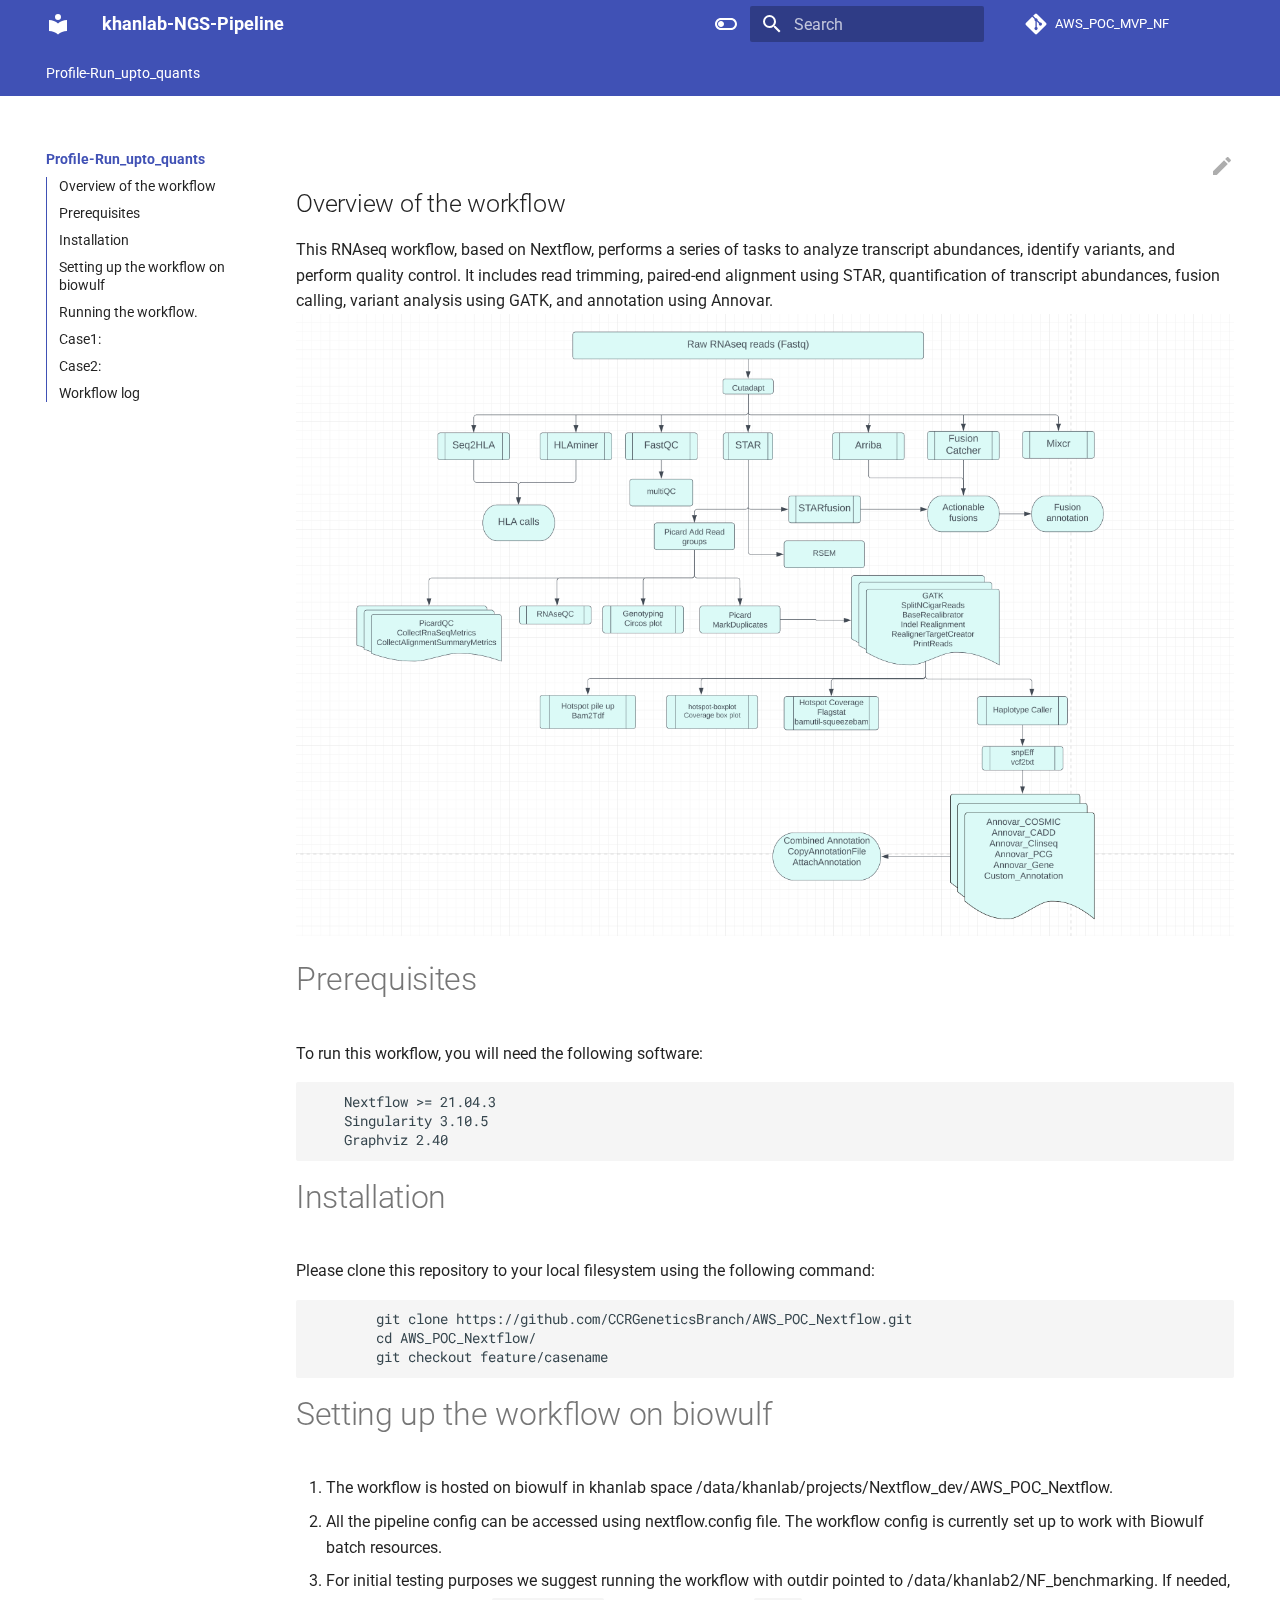
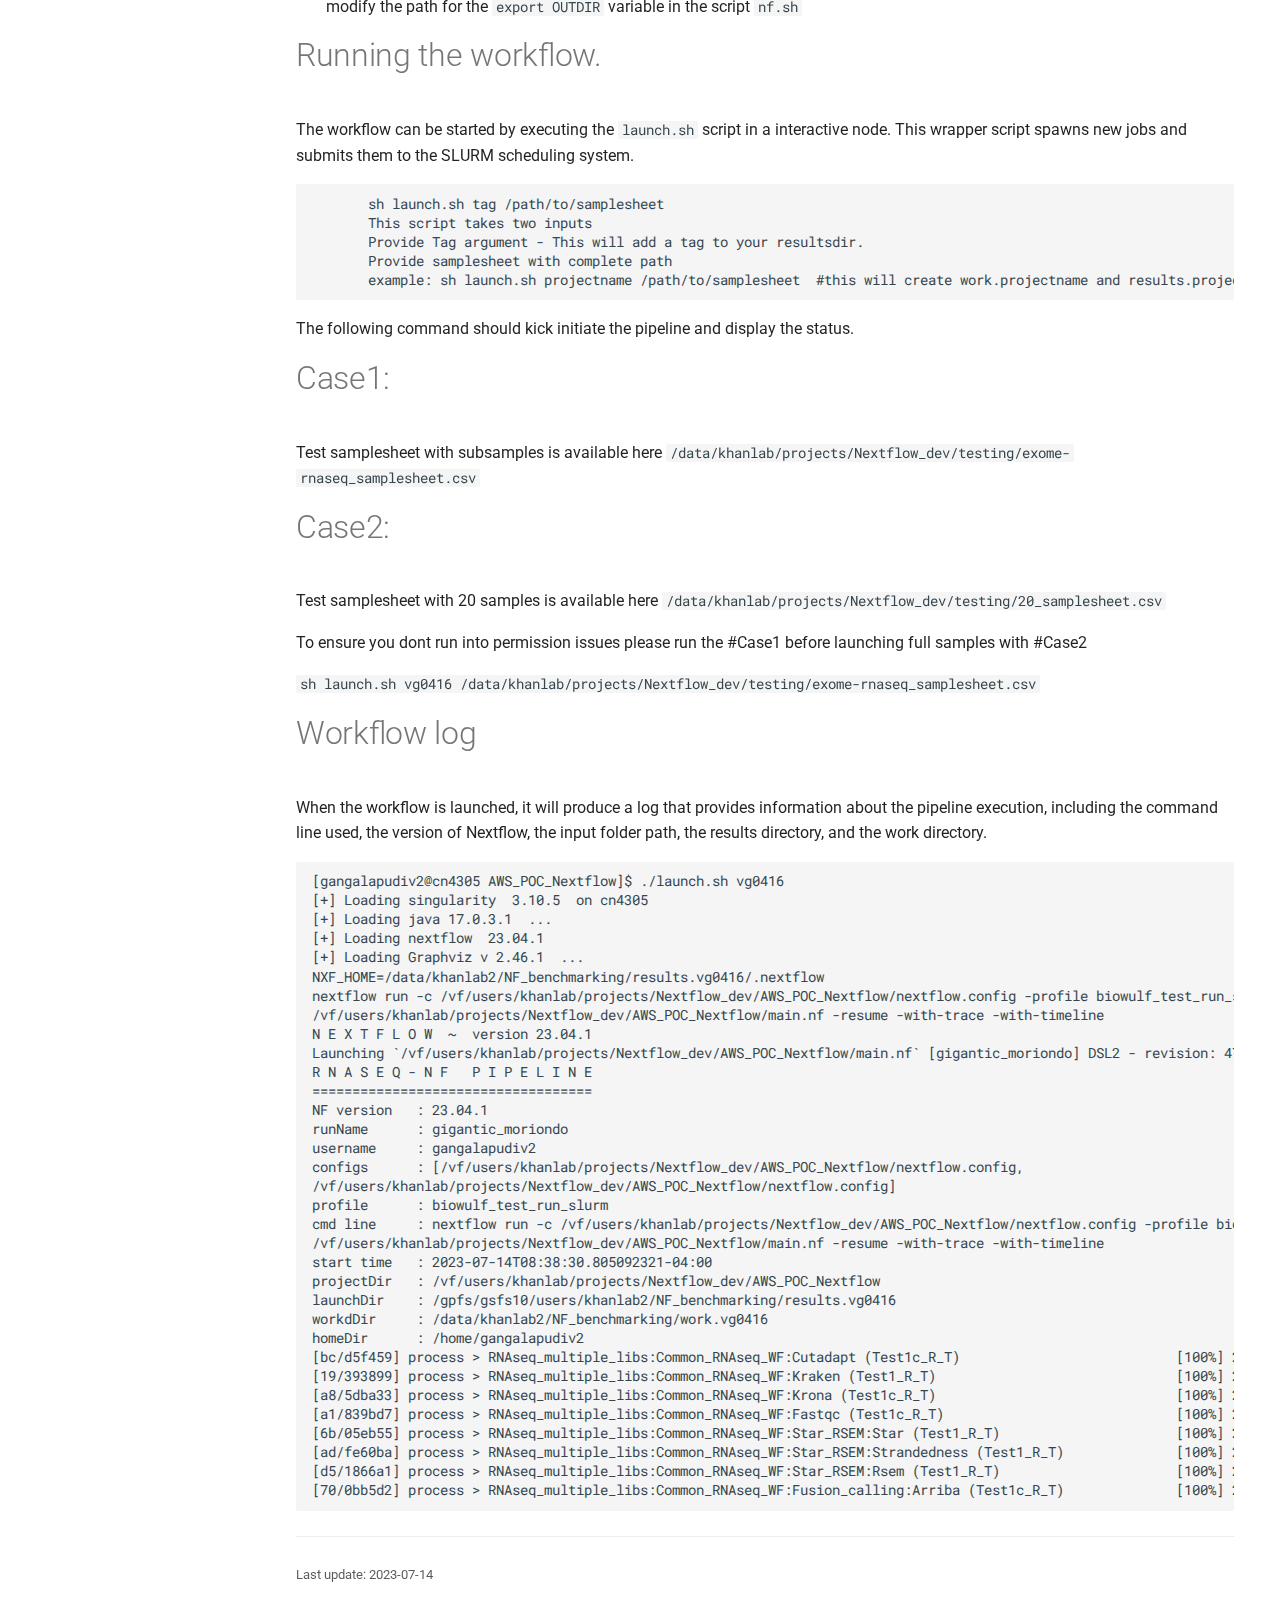
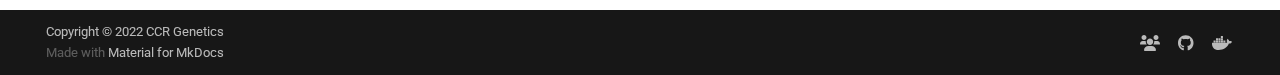
==== index.html @ ea75e221 "Deployed c02111b with MkDocs version: 1.3.1" ====
<!doctype html><html lang=en class=no-js> <head><meta charset=utf-8><meta name=viewport content="width=device-width,initial-scale=1"><meta name=description content="The space will be used to provided documentation for khanlab NGS pipeline. "><meta name=author content="Vineela Gangalapudi"><link rel=icon href=assets/images/favicon.png><meta name=generator content="mkdocs-1.3.1, mkdocs-material-8.3.9"><title>khanlab-NGS-Pipeline</title><link rel=stylesheet href=assets/stylesheets/main.1d29e8d0.min.css><link rel=stylesheet href=assets/stylesheets/palette.cbb835fc.min.css><link rel=preconnect href=https://fonts.gstatic.com crossorigin><link rel=stylesheet href="https://fonts.googleapis.com/css?family=Roboto:300,300i,400,400i,700,700i%7CRoboto+Mono:400,400i,700,700i&display=fallback"><style>:root{--md-text-font:"Roboto";--md-code-font:"Roboto Mono"}</style><script>__md_scope=new URL(".",location),__md_get=(e,_=localStorage,t=__md_scope)=>JSON.parse(_.getItem(t.pathname+"."+e)),__md_set=(e,_,t=localStorage,a=__md_scope)=>{try{t.setItem(a.pathname+"."+e,JSON.stringify(_))}catch(e){}}</script></head> <body dir=ltr data-md-color-scheme=default data-md-color-primary=indigo data-md-color-accent=indigo> <script>var palette=__md_get("__palette");if(palette&&"object"==typeof palette.color)for(var key of Object.keys(palette.color))document.body.setAttribute("data-md-color-"+key,palette.color[key])</script> <input class=md-toggle data-md-toggle=drawer type=checkbox id=__drawer autocomplete=off> <input class=md-toggle data-md-toggle=search type=checkbox id=__search autocomplete=off> <label class=md-overlay for=__drawer></label> <div data-md-component=skip> <a href=#overview-of-the-workflow class=md-skip> Skip to content </a> </div> <div data-md-component=announce> </div> <div data-md-component=outdated hidden> <aside class="md-banner md-banner--warning"> </aside> </div> <header class=md-header data-md-component=header> <nav class="md-header__inner md-grid" aria-label=Header> <a href=. title=khanlab-NGS-Pipeline class="md-header__button md-logo" aria-label=khanlab-NGS-Pipeline data-md-component=logo> <svg xmlns=http://www.w3.org/2000/svg viewbox="0 0 24 24"><path d="M12 8a3 3 0 0 0 3-3 3 3 0 0 0-3-3 3 3 0 0 0-3 3 3 3 0 0 0 3 3m0 3.54C9.64 9.35 6.5 8 3 8v11c3.5 0 6.64 1.35 9 3.54 2.36-2.19 5.5-3.54 9-3.54V8c-3.5 0-6.64 1.35-9 3.54Z"/></svg> </a> <label class="md-header__button md-icon" for=__drawer> <svg xmlns=http://www.w3.org/2000/svg viewbox="0 0 24 24"><path d="M3 6h18v2H3V6m0 5h18v2H3v-2m0 5h18v2H3v-2Z"/></svg> </label> <div class=md-header__title data-md-component=header-title> <div class=md-header__ellipsis> <div class=md-header__topic> <span class=md-ellipsis> khanlab-NGS-Pipeline </span> </div> <div class=md-header__topic data-md-component=header-topic> <span class=md-ellipsis> Profile-Run_upto_quants </span> </div> </div> </div> <form class=md-header__option data-md-component=palette> <input class=md-option data-md-color-media data-md-color-scheme=default data-md-color-primary=indigo data-md-color-accent=indigo aria-label="Switch to dark mode" type=radio name=__palette id=__palette_1> <label class="md-header__button md-icon" title="Switch to dark mode" for=__palette_2 hidden> <svg xmlns=http://www.w3.org/2000/svg viewbox="0 0 24 24"><path d="M17 6H7c-3.31 0-6 2.69-6 6s2.69 6 6 6h10c3.31 0 6-2.69 6-6s-2.69-6-6-6zm0 10H7c-2.21 0-4-1.79-4-4s1.79-4 4-4h10c2.21 0 4 1.79 4 4s-1.79 4-4 4zM7 9c-1.66 0-3 1.34-3 3s1.34 3 3 3 3-1.34 3-3-1.34-3-3-3z"/></svg> </label> <input class=md-option data-md-color-media data-md-color-scheme=slate data-md-color-primary=red data-md-color-accent=red aria-label="Switch to light mode" type=radio name=__palette id=__palette_2> <label class="md-header__button md-icon" title="Switch to light mode" for=__palette_1 hidden> <svg xmlns=http://www.w3.org/2000/svg viewbox="0 0 24 24"><path d="M17 7H7a5 5 0 0 0-5 5 5 5 0 0 0 5 5h10a5 5 0 0 0 5-5 5 5 0 0 0-5-5m0 8a3 3 0 0 1-3-3 3 3 0 0 1 3-3 3 3 0 0 1 3 3 3 3 0 0 1-3 3Z"/></svg> </label> </form> <label class="md-header__button md-icon" for=__search> <svg xmlns=http://www.w3.org/2000/svg viewbox="0 0 24 24"><path d="M9.5 3A6.5 6.5 0 0 1 16 9.5c0 1.61-.59 3.09-1.56 4.23l.27.27h.79l5 5-1.5 1.5-5-5v-.79l-.27-.27A6.516 6.516 0 0 1 9.5 16 6.5 6.5 0 0 1 3 9.5 6.5 6.5 0 0 1 9.5 3m0 2C7 5 5 7 5 9.5S7 14 9.5 14 14 12 14 9.5 12 5 9.5 5Z"/></svg> </label> <div class=md-search data-md-component=search role=dialog> <label class=md-search__overlay for=__search></label> <div class=md-search__inner role=search> <form class=md-search__form name=search> <input type=text class=md-search__input name=query aria-label=Search placeholder=Search autocapitalize=off autocorrect=off autocomplete=off spellcheck=false data-md-component=search-query required> <label class="md-search__icon md-icon" for=__search> <svg xmlns=http://www.w3.org/2000/svg viewbox="0 0 24 24"><path d="M9.5 3A6.5 6.5 0 0 1 16 9.5c0 1.61-.59 3.09-1.56 4.23l.27.27h.79l5 5-1.5 1.5-5-5v-.79l-.27-.27A6.516 6.516 0 0 1 9.5 16 6.5 6.5 0 0 1 3 9.5 6.5 6.5 0 0 1 9.5 3m0 2C7 5 5 7 5 9.5S7 14 9.5 14 14 12 14 9.5 12 5 9.5 5Z"/></svg> <svg xmlns=http://www.w3.org/2000/svg viewbox="0 0 24 24"><path d="M20 11v2H8l5.5 5.5-1.42 1.42L4.16 12l7.92-7.92L13.5 5.5 8 11h12Z"/></svg> </label> <nav class=md-search__options aria-label=Search> <button type=reset class="md-search__icon md-icon" aria-label=Clear tabindex=-1> <svg xmlns=http://www.w3.org/2000/svg viewbox="0 0 24 24"><path d="M19 6.41 17.59 5 12 10.59 6.41 5 5 6.41 10.59 12 5 17.59 6.41 19 12 13.41 17.59 19 19 17.59 13.41 12 19 6.41Z"/></svg> </button> </nav> </form> <div class=md-search__output> <div class=md-search__scrollwrap data-md-scrollfix> <div class=md-search-result data-md-component=search-result> <div class=md-search-result__meta> Initializing search </div> <ol class=md-search-result__list></ol> </div> </div> </div> </div> </div> <div class=md-header__source> <a href=https://github.com/CCRGeneticsBranch/AWS_POC_MVP_NF title="Go to repository" class=md-source data-md-component=source> <div class="md-source__icon md-icon"> <svg xmlns=http://www.w3.org/2000/svg viewbox="0 0 448 512"><!-- Font Awesome Free 6.1.1 by @fontawesome - https://fontawesome.com License - https://fontawesome.com/license/free (Icons: CC BY 4.0, Fonts: SIL OFL 1.1, Code: MIT License) Copyright 2022 Fonticons, Inc.--><path d="M439.55 236.05 244 40.45a28.87 28.87 0 0 0-40.81 0l-40.66 40.63 51.52 51.52c27.06-9.14 52.68 16.77 43.39 43.68l49.66 49.66c34.23-11.8 61.18 31 35.47 56.69-26.49 26.49-70.21-2.87-56-37.34L240.22 199v121.85c25.3 12.54 22.26 41.85 9.08 55a34.34 34.34 0 0 1-48.55 0c-17.57-17.6-11.07-46.91 11.25-56v-123c-20.8-8.51-24.6-30.74-18.64-45L142.57 101 8.45 235.14a28.86 28.86 0 0 0 0 40.81l195.61 195.6a28.86 28.86 0 0 0 40.8 0l194.69-194.69a28.86 28.86 0 0 0 0-40.81z"/></svg> </div> <div class=md-source__repository> AWS_POC_MVP_NF </div> </a> </div> </nav> </header> <div class=md-container data-md-component=container> <nav class=md-tabs aria-label=Tabs data-md-component=tabs> <div class="md-tabs__inner md-grid"> <ul class=md-tabs__list> <li class=md-tabs__item> <a href=. class="md-tabs__link md-tabs__link--active"> Profile-Run_upto_quants </a> </li> </ul> </div> </nav> <main class=md-main data-md-component=main> <div class="md-main__inner md-grid"> <div class="md-sidebar md-sidebar--primary" data-md-component=sidebar data-md-type=navigation> <div class=md-sidebar__scrollwrap> <div class=md-sidebar__inner> <nav class="md-nav md-nav--primary md-nav--lifted md-nav--integrated" aria-label=Navigation data-md-level=0> <label class=md-nav__title for=__drawer> <a href=. title=khanlab-NGS-Pipeline class="md-nav__button md-logo" aria-label=khanlab-NGS-Pipeline data-md-component=logo> <svg xmlns=http://www.w3.org/2000/svg viewbox="0 0 24 24"><path d="M12 8a3 3 0 0 0 3-3 3 3 0 0 0-3-3 3 3 0 0 0-3 3 3 3 0 0 0 3 3m0 3.54C9.64 9.35 6.5 8 3 8v11c3.5 0 6.64 1.35 9 3.54 2.36-2.19 5.5-3.54 9-3.54V8c-3.5 0-6.64 1.35-9 3.54Z"/></svg> </a> khanlab-NGS-Pipeline </label> <div class=md-nav__source> <a href=https://github.com/CCRGeneticsBranch/AWS_POC_MVP_NF title="Go to repository" class=md-source data-md-component=source> <div class="md-source__icon md-icon"> <svg xmlns=http://www.w3.org/2000/svg viewbox="0 0 448 512"><!-- Font Awesome Free 6.1.1 by @fontawesome - https://fontawesome.com License - https://fontawesome.com/license/free (Icons: CC BY 4.0, Fonts: SIL OFL 1.1, Code: MIT License) Copyright 2022 Fonticons, Inc.--><path d="M439.55 236.05 244 40.45a28.87 28.87 0 0 0-40.81 0l-40.66 40.63 51.52 51.52c27.06-9.14 52.68 16.77 43.39 43.68l49.66 49.66c34.23-11.8 61.18 31 35.47 56.69-26.49 26.49-70.21-2.87-56-37.34L240.22 199v121.85c25.3 12.54 22.26 41.85 9.08 55a34.34 34.34 0 0 1-48.55 0c-17.57-17.6-11.07-46.91 11.25-56v-123c-20.8-8.51-24.6-30.74-18.64-45L142.57 101 8.45 235.14a28.86 28.86 0 0 0 0 40.81l195.61 195.6a28.86 28.86 0 0 0 40.8 0l194.69-194.69a28.86 28.86 0 0 0 0-40.81z"/></svg> </div> <div class=md-source__repository> AWS_POC_MVP_NF </div> </a> </div> <ul class=md-nav__list data-md-scrollfix> <li class="md-nav__item md-nav__item--active"> <input class="md-nav__toggle md-toggle" data-md-toggle=toc type=checkbox id=__toc> <label class="md-nav__link md-nav__link--active" for=__toc> Profile-Run_upto_quants <span class="md-nav__icon md-icon"></span> </label> <a href=. class="md-nav__link md-nav__link--active"> Profile-Run_upto_quants </a> <nav class="md-nav md-nav--secondary" aria-label="Table of contents"> <label class=md-nav__title for=__toc> <span class="md-nav__icon md-icon"></span> Table of contents </label> <ul class=md-nav__list data-md-component=toc data-md-scrollfix> <li class=md-nav__item> <a href=#overview-of-the-workflow class=md-nav__link> Overview of the workflow </a> </li> <li class=md-nav__item> <a href=#prerequisites class=md-nav__link> Prerequisites </a> </li> <li class=md-nav__item> <a href=#installation class=md-nav__link> Installation </a> </li> <li class=md-nav__item> <a href=#setting-up-the-workflow-on-biowulf class=md-nav__link> Setting up the workflow on biowulf </a> </li> <li class=md-nav__item> <a href=#running-the-workflow class=md-nav__link> Running the workflow. </a> </li> <li class=md-nav__item> <a href=#case1 class=md-nav__link> Case1: </a> </li> <li class=md-nav__item> <a href=#case2 class=md-nav__link> Case2: </a> </li> <li class=md-nav__item> <a href=#workflow-log class=md-nav__link> Workflow log </a> </li> </ul> </nav> </li> </ul> </nav> </div> </div> </div> <div class=md-content data-md-component=content> <article class="md-content__inner md-typeset"> <a href=https://github.com/CCRGeneticsBranch/AWS_POC_MVP_NF/edit/index.md title="Edit this page" class="md-content__button md-icon"> <svg xmlns=http://www.w3.org/2000/svg viewbox="0 0 24 24"><path d="M20.71 7.04c.39-.39.39-1.04 0-1.41l-2.34-2.34c-.37-.39-1.02-.39-1.41 0l-1.84 1.83 3.75 3.75M3 17.25V21h3.75L17.81 9.93l-3.75-3.75L3 17.25Z"/></svg> </a> <h2 id=overview-of-the-workflow>Overview of the workflow<a class=headerlink href=#overview-of-the-workflow title="Permanent link">&para;</a></h2> <p>This RNAseq workflow, based on Nextflow, performs a series of tasks to analyze transcript abundances, identify variants, and perform quality control. It includes read trimming, paired-end alignment using STAR, quantification of transcript abundances, fusion calling, variant analysis using GATK, and annotation using Annovar. <img alt=RNAseq_workflow src=DAG_rnaseq.png></p> <h1 id=prerequisites>Prerequisites<a class=headerlink href=#prerequisites title="Permanent link">&para;</a></h1> <p>To run this workflow, you will need the following software: <div class=highlight><pre><span></span><code>    Nextflow &gt;= 21.04.3
    Singularity 3.10.5
    Graphviz 2.40
</code></pre></div></p> <h1 id=installation>Installation<a class=headerlink href=#installation title="Permanent link">&para;</a></h1> <p>Please clone this repository to your local filesystem using the following command:</p> <div class=highlight><pre><span></span><code>        git clone https://github.com/CCRGeneticsBranch/AWS_POC_Nextflow.git
        cd AWS_POC_Nextflow/ 
        git checkout feature/casename
</code></pre></div> <h1 id=setting-up-the-workflow-on-biowulf>Setting up the workflow on biowulf<a class=headerlink href=#setting-up-the-workflow-on-biowulf title="Permanent link">&para;</a></h1> <ol> <li>The workflow is hosted on biowulf in khanlab space /data/khanlab/projects/Nextflow_dev/AWS_POC_Nextflow.</li> <li>All the pipeline config can be accessed using nextflow.config file. The workflow config is currently set up to work with Biowulf batch resources.</li> <li>For initial testing purposes we suggest running the workflow with outdir pointed to /data/khanlab2/NF_benchmarking. If needed, modify the path for the <code>export OUTDIR</code> variable in the script <code>nf.sh</code> </li> </ol> <h1 id=running-the-workflow>Running the workflow.<a class=headerlink href=#running-the-workflow title="Permanent link">&para;</a></h1> <p>The workflow can be started by executing the <code>launch.sh</code> script in a interactive node. This wrapper script spawns new jobs and submits them to the SLURM scheduling system.</p> <p><div class=highlight><pre><span></span><code>       sh launch.sh tag /path/to/samplesheet        
       This script takes two inputs
       Provide Tag argument - This will add a tag to your resultsdir.
       Provide samplesheet with complete path
       example: sh launch.sh projectname /path/to/samplesheet  #this will create work.projectname and results.projectname folders under `OUTDIR` path.
</code></pre></div> The following command should kick initiate the pipeline and display the status.</p> <h1 id=case1>Case1:<a class=headerlink href=#case1 title="Permanent link">&para;</a></h1> <p>Test samplesheet with subsamples is available here <code>/data/khanlab/projects/Nextflow_dev/testing/exome-rnaseq_samplesheet.csv</code></p> <h1 id=case2>Case2:<a class=headerlink href=#case2 title="Permanent link">&para;</a></h1> <p>Test samplesheet with 20 samples is available here <code>/data/khanlab/projects/Nextflow_dev/testing/20_samplesheet.csv</code></p> <p>To ensure you dont run into permission issues please run the #Case1 before launching full samples with #Case2</p> <p><code>sh launch.sh vg0416 /data/khanlab/projects/Nextflow_dev/testing/exome-rnaseq_samplesheet.csv</code></p> <h1 id=workflow-log>Workflow log<a class=headerlink href=#workflow-log title="Permanent link">&para;</a></h1> <p>When the workflow is launched, it will produce a log that provides information about the pipeline execution, including the command line used, the version of Nextflow, the input folder path, the results directory, and the work directory.</p> <div class=highlight><pre><span></span><code>[gangalapudiv2@cn4305 AWS_POC_Nextflow]$ ./launch.sh vg0416
[+] Loading singularity  3.10.5  on cn4305 
[+] Loading java 17.0.3.1  ... 
[+] Loading nextflow  23.04.1 
[+] Loading Graphviz v 2.46.1  ... 
NXF_HOME=/data/khanlab2/NF_benchmarking/results.vg0416/.nextflow
nextflow run -c /vf/users/khanlab/projects/Nextflow_dev/AWS_POC_Nextflow/nextflow.config -profile biowulf_test_run_slurm 
/vf/users/khanlab/projects/Nextflow_dev/AWS_POC_Nextflow/main.nf -resume -with-trace -with-timeline
N E X T F L O W  ~  version 23.04.1
Launching `/vf/users/khanlab/projects/Nextflow_dev/AWS_POC_Nextflow/main.nf` [gigantic_moriondo] DSL2 - revision: 47347c03a7
R N A S E Q - N F   P I P E L I N E  
===================================
NF version   : 23.04.1
runName      : gigantic_moriondo
username     : gangalapudiv2
configs      : [/vf/users/khanlab/projects/Nextflow_dev/AWS_POC_Nextflow/nextflow.config, 
/vf/users/khanlab/projects/Nextflow_dev/AWS_POC_Nextflow/nextflow.config]
profile      : biowulf_test_run_slurm
cmd line     : nextflow run -c /vf/users/khanlab/projects/Nextflow_dev/AWS_POC_Nextflow/nextflow.config -profile biowulf_test_run_slurm 
/vf/users/khanlab/projects/Nextflow_dev/AWS_POC_Nextflow/main.nf -resume -with-trace -with-timeline
start time   : 2023-07-14T08:38:30.805092321-04:00
projectDir   : /vf/users/khanlab/projects/Nextflow_dev/AWS_POC_Nextflow
launchDir    : /gpfs/gsfs10/users/khanlab2/NF_benchmarking/results.vg0416
workdDir     : /data/khanlab2/NF_benchmarking/work.vg0416
homeDir      : /home/gangalapudiv2
[bc/d5f459] process &gt; RNAseq_multiple_libs:Common_RNAseq_WF:Cutadapt (Test1c_R_T)                           [100%] 2 of 2, cached: 2 ✔
[19/393899] process &gt; RNAseq_multiple_libs:Common_RNAseq_WF:Kraken (Test1_R_T)                              [100%] 2 of 2, cached: 2 ✔
[a8/5dba33] process &gt; RNAseq_multiple_libs:Common_RNAseq_WF:Krona (Test1c_R_T)                              [100%] 2 of 2, cached: 2 ✔
[a1/839bd7] process &gt; RNAseq_multiple_libs:Common_RNAseq_WF:Fastqc (Test1c_R_T)                             [100%] 2 of 2, cached: 2 ✔
[6b/05eb55] process &gt; RNAseq_multiple_libs:Common_RNAseq_WF:Star_RSEM:Star (Test1_R_T)                      [100%] 2 of 2, cached: 2 ✔
[ad/fe60ba] process &gt; RNAseq_multiple_libs:Common_RNAseq_WF:Star_RSEM:Strandedness (Test1_R_T)              [100%] 2 of 2, cached: 2 ✔
[d5/1866a1] process &gt; RNAseq_multiple_libs:Common_RNAseq_WF:Star_RSEM:Rsem (Test1_R_T)                      [100%] 2 of 2, cached: 2 ✔
[70/0bb5d2] process &gt; RNAseq_multiple_libs:Common_RNAseq_WF:Fusion_calling:Arriba (Test1c_R_T)              [100%] 2 of 2, cached: 2 ✔
</code></pre></div> <hr> <div class=md-source-file> <small> Last update: 2023-07-14 </small> </div> </article> </div> </div> <a href=# class="md-top md-icon" data-md-component=top hidden> <svg xmlns=http://www.w3.org/2000/svg viewbox="0 0 24 24"><path d="M13 20h-2V8l-5.5 5.5-1.42-1.42L12 4.16l7.92 7.92-1.42 1.42L13 8v12Z"/></svg> Back to top </a> </main> <footer class=md-footer> <div class="md-footer-meta md-typeset"> <div class="md-footer-meta__inner md-grid"> <div class=md-copyright> <div class=md-copyright__highlight> Copyright &copy; 2022 CCR Genetics </div> Made with <a href=https://squidfunk.github.io/mkdocs-material/ target=_blank rel=noopener> Material for MkDocs </a> </div> <div class=md-social> <a href=http://bioinformatics.cancer.gov target=_blank rel=noopener title=bioinformatics.cancer.gov class=md-social__link> <svg xmlns=http://www.w3.org/2000/svg viewbox="0 0 640 512"><!-- Font Awesome Free 6.1.1 by @fontawesome - https://fontawesome.com License - https://fontawesome.com/license/free (Icons: CC BY 4.0, Fonts: SIL OFL 1.1, Code: MIT License) Copyright 2022 Fonticons, Inc.--><path d="M319.9 320c57.41 0 103.1-46.56 103.1-104s-46.54-104-103.1-104c-57.41 0-103.1 46.56-103.1 104-.9 57.4 45.7 104 103.1 104zm50 32h-99.8C191.6 352 128 411.7 128 485.3c0 14.8 12.7 26.7 28.4 26.7h327.2c15.7 0 28.4-11.9 28.4-26.7 0-73.6-63.6-133.3-142.1-133.3zM512 160c44.18 0 80-35.82 80-80S556.2 0 512 0c-44.18 0-80 35.82-80 80s35.8 80 80 80zm-328.1 56c0-5.449.982-10.63 1.609-15.91C174.6 194.1 162.6 192 149.9 192H88.08C39.44 192 0 233.8 0 285.3 0 295.6 7.887 304 17.62 304h199.5c-20.42-23.8-33.22-54.3-33.22-88zM128 160c44.18 0 80-35.82 80-80S172.2 0 128 0C83.82 0 48 35.82 48 80s35.82 80 80 80zm423.9 32h-61.84c-12.8 0-24.88 3.037-35.86 8.24.6 5.26 1.6 10.36 1.6 15.76 0 33.71-12.78 64.21-33.16 88h199.7c9.76 0 17.66-8.4 17.66-18.7 0-51.5-39.4-93.3-88.1-93.3z"/></svg> </a> <a href=https://github.com/CCRGeneticsBranch target=_blank rel=noopener title=github.com class=md-social__link> <svg xmlns=http://www.w3.org/2000/svg viewbox="0 0 496 512"><!-- Font Awesome Free 6.1.1 by @fontawesome - https://fontawesome.com License - https://fontawesome.com/license/free (Icons: CC BY 4.0, Fonts: SIL OFL 1.1, Code: MIT License) Copyright 2022 Fonticons, Inc.--><path d="M165.9 397.4c0 2-2.3 3.6-5.2 3.6-3.3.3-5.6-1.3-5.6-3.6 0-2 2.3-3.6 5.2-3.6 3-.3 5.6 1.3 5.6 3.6zm-31.1-4.5c-.7 2 1.3 4.3 4.3 4.9 2.6 1 5.6 0 6.2-2s-1.3-4.3-4.3-5.2c-2.6-.7-5.5.3-6.2 2.3zm44.2-1.7c-2.9.7-4.9 2.6-4.6 4.9.3 2 2.9 3.3 5.9 2.6 2.9-.7 4.9-2.6 4.6-4.6-.3-1.9-3-3.2-5.9-2.9zM244.8 8C106.1 8 0 113.3 0 252c0 110.9 69.8 205.8 169.5 239.2 12.8 2.3 17.3-5.6 17.3-12.1 0-6.2-.3-40.4-.3-61.4 0 0-70 15-84.7-29.8 0 0-11.4-29.1-27.8-36.6 0 0-22.9-15.7 1.6-15.4 0 0 24.9 2 38.6 25.8 21.9 38.6 58.6 27.5 72.9 20.9 2.3-16 8.8-27.1 16-33.7-55.9-6.2-112.3-14.3-112.3-110.5 0-27.5 7.6-41.3 23.6-58.9-2.6-6.5-11.1-33.3 2.6-67.9 20.9-6.5 69 27 69 27 20-5.6 41.5-8.5 62.8-8.5s42.8 2.9 62.8 8.5c0 0 48.1-33.6 69-27 13.7 34.7 5.2 61.4 2.6 67.9 16 17.7 25.8 31.5 25.8 58.9 0 96.5-58.9 104.2-114.8 110.5 9.2 7.9 17 22.9 17 46.4 0 33.7-.3 75.4-.3 83.6 0 6.5 4.6 14.4 17.3 12.1C428.2 457.8 496 362.9 496 252 496 113.3 383.5 8 244.8 8zM97.2 352.9c-1.3 1-1 3.3.7 5.2 1.6 1.6 3.9 2.3 5.2 1 1.3-1 1-3.3-.7-5.2-1.6-1.6-3.9-2.3-5.2-1zm-10.8-8.1c-.7 1.3.3 2.9 2.3 3.9 1.6 1 3.6.7 4.3-.7.7-1.3-.3-2.9-2.3-3.9-2-.6-3.6-.3-4.3.7zm32.4 35.6c-1.6 1.3-1 4.3 1.3 6.2 2.3 2.3 5.2 2.6 6.5 1 1.3-1.3.7-4.3-1.3-6.2-2.2-2.3-5.2-2.6-6.5-1zm-11.4-14.7c-1.6 1-1.6 3.6 0 5.9 1.6 2.3 4.3 3.3 5.6 2.3 1.6-1.3 1.6-3.9 0-6.2-1.4-2.3-4-3.3-5.6-2z"/></svg> </a> <a href=https://hub.docker.com/orgs/nciccbr/repositories target=_blank rel=noopener title=hub.docker.com class=md-social__link> <svg xmlns=http://www.w3.org/2000/svg viewbox="0 0 640 512"><!-- Font Awesome Free 6.1.1 by @fontawesome - https://fontawesome.com License - https://fontawesome.com/license/free (Icons: CC BY 4.0, Fonts: SIL OFL 1.1, Code: MIT License) Copyright 2022 Fonticons, Inc.--><path d="M349.9 236.3h-66.1v-59.4h66.1v59.4zm0-204.3h-66.1v60.7h66.1V32zm78.2 144.8H362v59.4h66.1v-59.4zm-156.3-72.1h-66.1v60.1h66.1v-60.1zm78.1 0h-66.1v60.1h66.1v-60.1zm276.8 100c-14.4-9.7-47.6-13.2-73.1-8.4-3.3-24-16.7-44.9-41.1-63.7l-14-9.3-9.3 14c-18.4 27.8-23.4 73.6-3.7 103.8-8.7 4.7-25.8 11.1-48.4 10.7H2.4c-8.7 50.8 5.8 116.8 44 162.1 37.1 43.9 92.7 66.2 165.4 66.2 157.4 0 273.9-72.5 328.4-204.2 21.4.4 67.6.1 91.3-45.2 1.5-2.5 6.6-13.2 8.5-17.1l-13.3-8.9zm-511.1-27.9h-66v59.4h66.1v-59.4zm78.1 0h-66.1v59.4h66.1v-59.4zm78.1 0h-66.1v59.4h66.1v-59.4zm-78.1-72.1h-66.1v60.1h66.1v-60.1z"/></svg> </a> </div> </div> </div> </footer> </div> <div class=md-dialog data-md-component=dialog> <div class="md-dialog__inner md-typeset"></div> </div> <script id=__config type=application/json>{"base": ".", "features": ["navigation.tabs", "navigation.top", "navigation.indexes", "toc.integrate"], "search": "assets/javascripts/workers/search.b97dbffb.min.js", "translations": {"clipboard.copied": "Copied to clipboard", "clipboard.copy": "Copy to clipboard", "search.config.lang": "en", "search.config.pipeline": "trimmer, stopWordFilter", "search.config.separator": "[\\s\\-]+", "search.placeholder": "Search", "search.result.more.one": "1 more on this page", "search.result.more.other": "# more on this page", "search.result.none": "No matching documents", "search.result.one": "1 matching document", "search.result.other": "# matching documents", "search.result.placeholder": "Type to start searching", "search.result.term.missing": "Missing", "select.version.title": "Select version"}, "version": {"provider": "mike"}}</script> <script src=assets/javascripts/bundle.6c7ad80a.min.js></script> </body> </html>
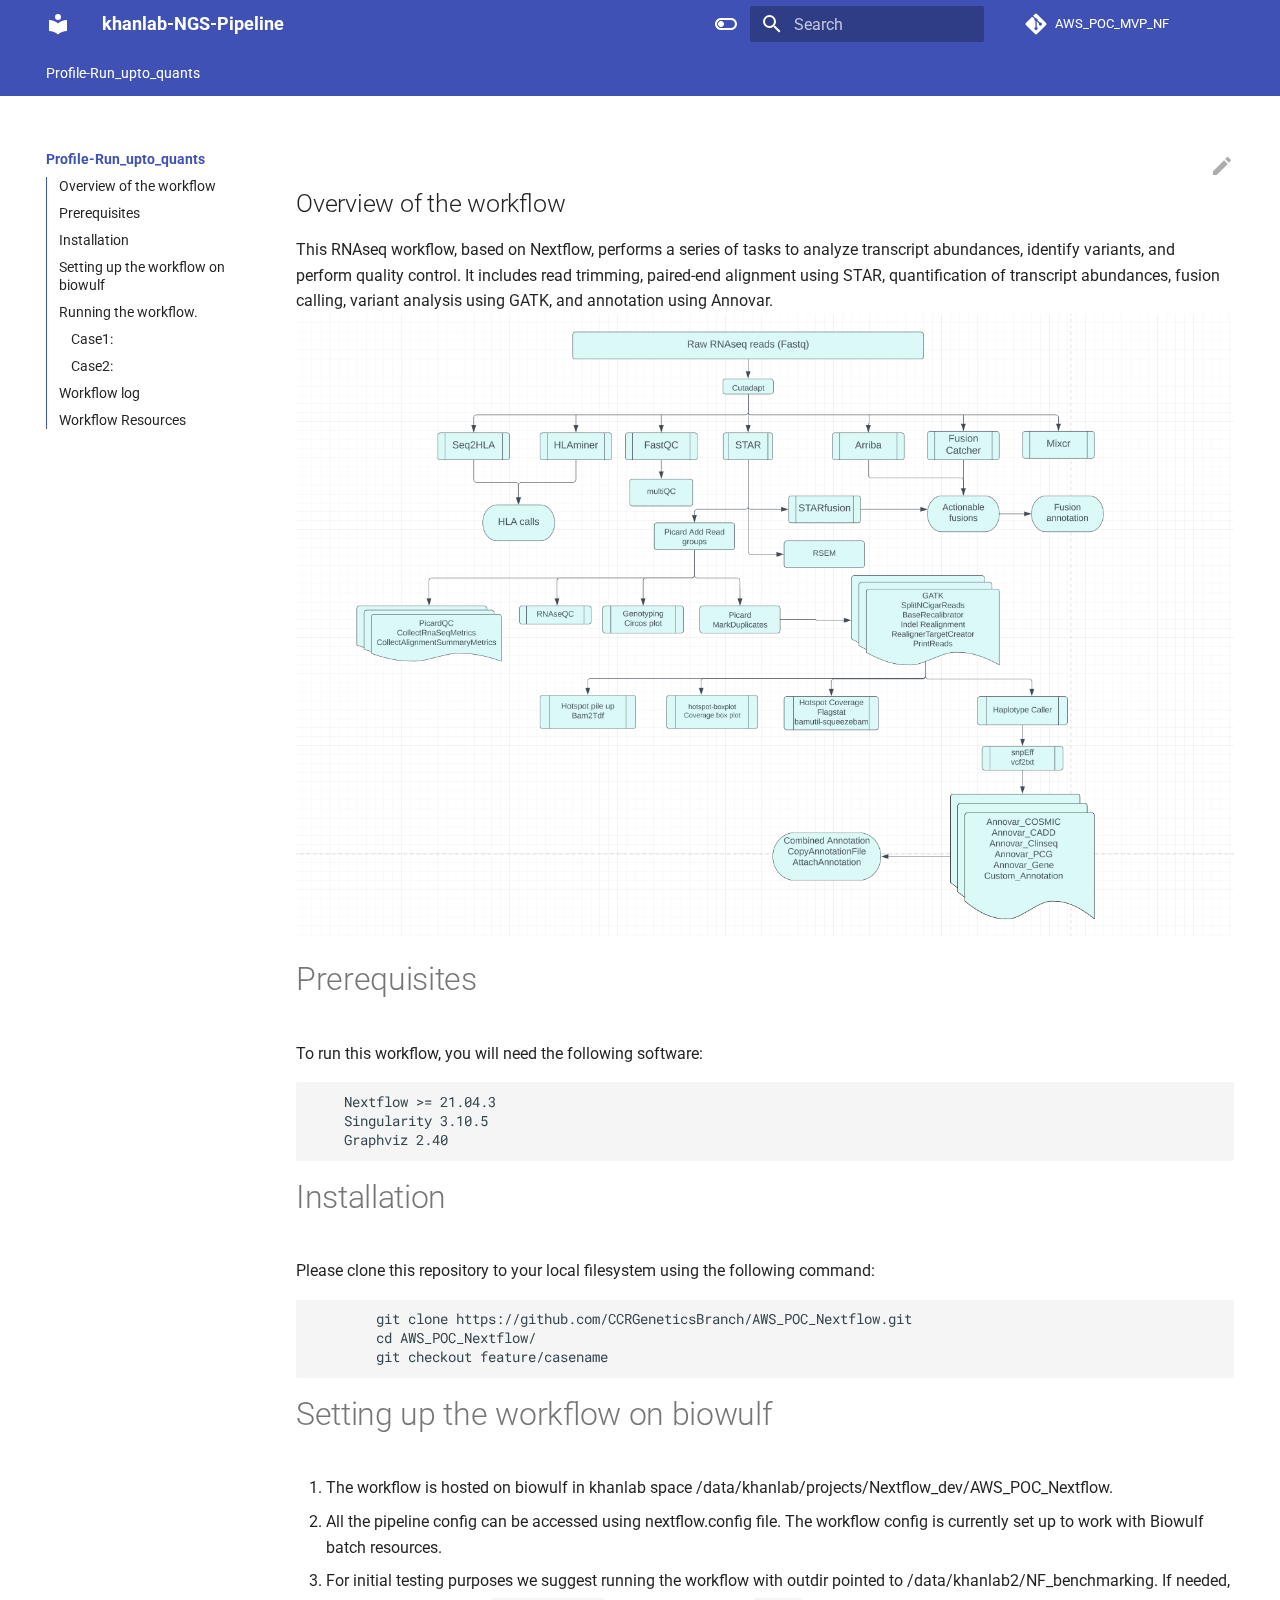
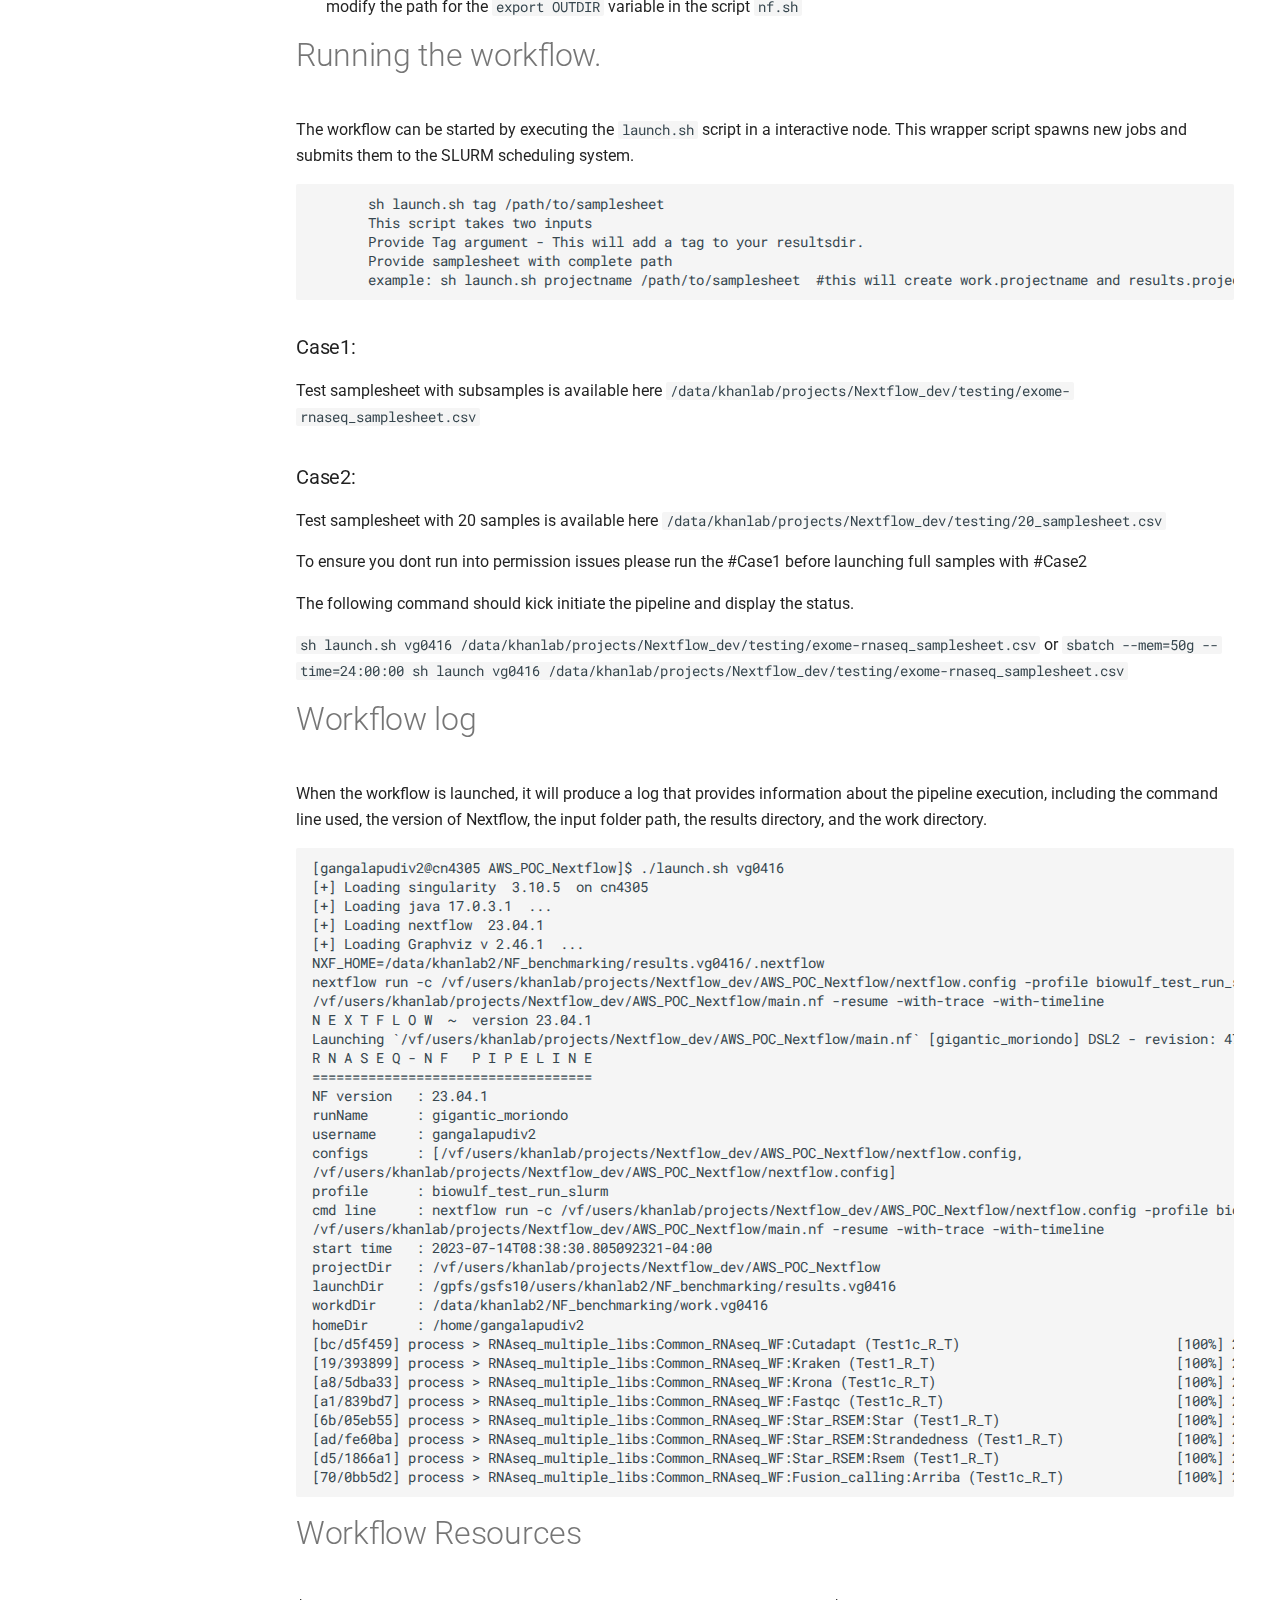
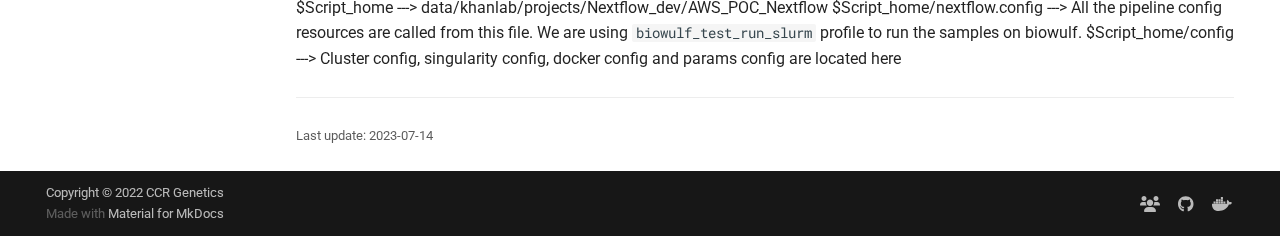
==== commit 8e6f7b4d: "Deployed 4bf2420 with MkDocs version: 1.3.1" ====
--- a/index.html
+++ b/index.html
@@ -1,15 +1,15 @@
-<!doctype html><html lang=en class=no-js> <head><meta charset=utf-8><meta name=viewport content="width=device-width,initial-scale=1"><meta name=description content="The space will be used to provided documentation for khanlab NGS pipeline. "><meta name=author content="Vineela Gangalapudi"><link rel=icon href=assets/images/favicon.png><meta name=generator content="mkdocs-1.3.1, mkdocs-material-8.3.9"><title>khanlab-NGS-Pipeline</title><link rel=stylesheet href=assets/stylesheets/main.1d29e8d0.min.css><link rel=stylesheet href=assets/stylesheets/palette.cbb835fc.min.css><link rel=preconnect href=https://fonts.gstatic.com crossorigin><link rel=stylesheet href="https://fonts.googleapis.com/css?family=Roboto:300,300i,400,400i,700,700i%7CRoboto+Mono:400,400i,700,700i&display=fallback"><style>:root{--md-text-font:"Roboto";--md-code-font:"Roboto Mono"}</style><script>__md_scope=new URL(".",location),__md_get=(e,_=localStorage,t=__md_scope)=>JSON.parse(_.getItem(t.pathname+"."+e)),__md_set=(e,_,t=localStorage,a=__md_scope)=>{try{t.setItem(a.pathname+"."+e,JSON.stringify(_))}catch(e){}}</script></head> <body dir=ltr data-md-color-scheme=default data-md-color-primary=indigo data-md-color-accent=indigo> <script>var palette=__md_get("__palette");if(palette&&"object"==typeof palette.color)for(var key of Object.keys(palette.color))document.body.setAttribute("data-md-color-"+key,palette.color[key])</script> <input class=md-toggle data-md-toggle=drawer type=checkbox id=__drawer autocomplete=off> <input class=md-toggle data-md-toggle=search type=checkbox id=__search autocomplete=off> <label class=md-overlay for=__drawer></label> <div data-md-component=skip> <a href=#overview-of-the-workflow class=md-skip> Skip to content </a> </div> <div data-md-component=announce> </div> <div data-md-component=outdated hidden> <aside class="md-banner md-banner--warning"> </aside> </div> <header class=md-header data-md-component=header> <nav class="md-header__inner md-grid" aria-label=Header> <a href=. title=khanlab-NGS-Pipeline class="md-header__button md-logo" aria-label=khanlab-NGS-Pipeline data-md-component=logo> <svg xmlns=http://www.w3.org/2000/svg viewbox="0 0 24 24"><path d="M12 8a3 3 0 0 0 3-3 3 3 0 0 0-3-3 3 3 0 0 0-3 3 3 3 0 0 0 3 3m0 3.54C9.64 9.35 6.5 8 3 8v11c3.5 0 6.64 1.35 9 3.54 2.36-2.19 5.5-3.54 9-3.54V8c-3.5 0-6.64 1.35-9 3.54Z"/></svg> </a> <label class="md-header__button md-icon" for=__drawer> <svg xmlns=http://www.w3.org/2000/svg viewbox="0 0 24 24"><path d="M3 6h18v2H3V6m0 5h18v2H3v-2m0 5h18v2H3v-2Z"/></svg> </label> <div class=md-header__title data-md-component=header-title> <div class=md-header__ellipsis> <div class=md-header__topic> <span class=md-ellipsis> khanlab-NGS-Pipeline </span> </div> <div class=md-header__topic data-md-component=header-topic> <span class=md-ellipsis> Profile-Run_upto_quants </span> </div> </div> </div> <form class=md-header__option data-md-component=palette> <input class=md-option data-md-color-media data-md-color-scheme=default data-md-color-primary=indigo data-md-color-accent=indigo aria-label="Switch to dark mode" type=radio name=__palette id=__palette_1> <label class="md-header__button md-icon" title="Switch to dark mode" for=__palette_2 hidden> <svg xmlns=http://www.w3.org/2000/svg viewbox="0 0 24 24"><path d="M17 6H7c-3.31 0-6 2.69-6 6s2.69 6 6 6h10c3.31 0 6-2.69 6-6s-2.69-6-6-6zm0 10H7c-2.21 0-4-1.79-4-4s1.79-4 4-4h10c2.21 0 4 1.79 4 4s-1.79 4-4 4zM7 9c-1.66 0-3 1.34-3 3s1.34 3 3 3 3-1.34 3-3-1.34-3-3-3z"/></svg> </label> <input class=md-option data-md-color-media data-md-color-scheme=slate data-md-color-primary=red data-md-color-accent=red aria-label="Switch to light mode" type=radio name=__palette id=__palette_2> <label class="md-header__button md-icon" title="Switch to light mode" for=__palette_1 hidden> <svg xmlns=http://www.w3.org/2000/svg viewbox="0 0 24 24"><path d="M17 7H7a5 5 0 0 0-5 5 5 5 0 0 0 5 5h10a5 5 0 0 0 5-5 5 5 0 0 0-5-5m0 8a3 3 0 0 1-3-3 3 3 0 0 1 3-3 3 3 0 0 1 3 3 3 3 0 0 1-3 3Z"/></svg> </label> </form> <label class="md-header__button md-icon" for=__search> <svg xmlns=http://www.w3.org/2000/svg viewbox="0 0 24 24"><path d="M9.5 3A6.5 6.5 0 0 1 16 9.5c0 1.61-.59 3.09-1.56 4.23l.27.27h.79l5 5-1.5 1.5-5-5v-.79l-.27-.27A6.516 6.516 0 0 1 9.5 16 6.5 6.5 0 0 1 3 9.5 6.5 6.5 0 0 1 9.5 3m0 2C7 5 5 7 5 9.5S7 14 9.5 14 14 12 14 9.5 12 5 9.5 5Z"/></svg> </label> <div class=md-search data-md-component=search role=dialog> <label class=md-search__overlay for=__search></label> <div class=md-search__inner role=search> <form class=md-search__form name=search> <input type=text class=md-search__input name=query aria-label=Search placeholder=Search autocapitalize=off autocorrect=off autocomplete=off spellcheck=false data-md-component=search-query required> <label class="md-search__icon md-icon" for=__search> <svg xmlns=http://www.w3.org/2000/svg viewbox="0 0 24 24"><path d="M9.5 3A6.5 6.5 0 0 1 16 9.5c0 1.61-.59 3.09-1.56 4.23l.27.27h.79l5 5-1.5 1.5-5-5v-.79l-.27-.27A6.516 6.516 0 0 1 9.5 16 6.5 6.5 0 0 1 3 9.5 6.5 6.5 0 0 1 9.5 3m0 2C7 5 5 7 5 9.5S7 14 9.5 14 14 12 14 9.5 12 5 9.5 5Z"/></svg> <svg xmlns=http://www.w3.org/2000/svg viewbox="0 0 24 24"><path d="M20 11v2H8l5.5 5.5-1.42 1.42L4.16 12l7.92-7.92L13.5 5.5 8 11h12Z"/></svg> </label> <nav class=md-search__options aria-label=Search> <button type=reset class="md-search__icon md-icon" aria-label=Clear tabindex=-1> <svg xmlns=http://www.w3.org/2000/svg viewbox="0 0 24 24"><path d="M19 6.41 17.59 5 12 10.59 6.41 5 5 6.41 10.59 12 5 17.59 6.41 19 12 13.41 17.59 19 19 17.59 13.41 12 19 6.41Z"/></svg> </button> </nav> </form> <div class=md-search__output> <div class=md-search__scrollwrap data-md-scrollfix> <div class=md-search-result data-md-component=search-result> <div class=md-search-result__meta> Initializing search </div> <ol class=md-search-result__list></ol> </div> </div> </div> </div> </div> <div class=md-header__source> <a href=https://github.com/CCRGeneticsBranch/AWS_POC_MVP_NF title="Go to repository" class=md-source data-md-component=source> <div class="md-source__icon md-icon"> <svg xmlns=http://www.w3.org/2000/svg viewbox="0 0 448 512"><!-- Font Awesome Free 6.1.1 by @fontawesome - https://fontawesome.com License - https://fontawesome.com/license/free (Icons: CC BY 4.0, Fonts: SIL OFL 1.1, Code: MIT License) Copyright 2022 Fonticons, Inc.--><path d="M439.55 236.05 244 40.45a28.87 28.87 0 0 0-40.81 0l-40.66 40.63 51.52 51.52c27.06-9.14 52.68 16.77 43.39 43.68l49.66 49.66c34.23-11.8 61.18 31 35.47 56.69-26.49 26.49-70.21-2.87-56-37.34L240.22 199v121.85c25.3 12.54 22.26 41.85 9.08 55a34.34 34.34 0 0 1-48.55 0c-17.57-17.6-11.07-46.91 11.25-56v-123c-20.8-8.51-24.6-30.74-18.64-45L142.57 101 8.45 235.14a28.86 28.86 0 0 0 0 40.81l195.61 195.6a28.86 28.86 0 0 0 40.8 0l194.69-194.69a28.86 28.86 0 0 0 0-40.81z"/></svg> </div> <div class=md-source__repository> AWS_POC_MVP_NF </div> </a> </div> </nav> </header> <div class=md-container data-md-component=container> <nav class=md-tabs aria-label=Tabs data-md-component=tabs> <div class="md-tabs__inner md-grid"> <ul class=md-tabs__list> <li class=md-tabs__item> <a href=. class="md-tabs__link md-tabs__link--active"> Profile-Run_upto_quants </a> </li> </ul> </div> </nav> <main class=md-main data-md-component=main> <div class="md-main__inner md-grid"> <div class="md-sidebar md-sidebar--primary" data-md-component=sidebar data-md-type=navigation> <div class=md-sidebar__scrollwrap> <div class=md-sidebar__inner> <nav class="md-nav md-nav--primary md-nav--lifted md-nav--integrated" aria-label=Navigation data-md-level=0> <label class=md-nav__title for=__drawer> <a href=. title=khanlab-NGS-Pipeline class="md-nav__button md-logo" aria-label=khanlab-NGS-Pipeline data-md-component=logo> <svg xmlns=http://www.w3.org/2000/svg viewbox="0 0 24 24"><path d="M12 8a3 3 0 0 0 3-3 3 3 0 0 0-3-3 3 3 0 0 0-3 3 3 3 0 0 0 3 3m0 3.54C9.64 9.35 6.5 8 3 8v11c3.5 0 6.64 1.35 9 3.54 2.36-2.19 5.5-3.54 9-3.54V8c-3.5 0-6.64 1.35-9 3.54Z"/></svg> </a> khanlab-NGS-Pipeline </label> <div class=md-nav__source> <a href=https://github.com/CCRGeneticsBranch/AWS_POC_MVP_NF title="Go to repository" class=md-source data-md-component=source> <div class="md-source__icon md-icon"> <svg xmlns=http://www.w3.org/2000/svg viewbox="0 0 448 512"><!-- Font Awesome Free 6.1.1 by @fontawesome - https://fontawesome.com License - https://fontawesome.com/license/free (Icons: CC BY 4.0, Fonts: SIL OFL 1.1, Code: MIT License) Copyright 2022 Fonticons, Inc.--><path d="M439.55 236.05 244 40.45a28.87 28.87 0 0 0-40.81 0l-40.66 40.63 51.52 51.52c27.06-9.14 52.68 16.77 43.39 43.68l49.66 49.66c34.23-11.8 61.18 31 35.47 56.69-26.49 26.49-70.21-2.87-56-37.34L240.22 199v121.85c25.3 12.54 22.26 41.85 9.08 55a34.34 34.34 0 0 1-48.55 0c-17.57-17.6-11.07-46.91 11.25-56v-123c-20.8-8.51-24.6-30.74-18.64-45L142.57 101 8.45 235.14a28.86 28.86 0 0 0 0 40.81l195.61 195.6a28.86 28.86 0 0 0 40.8 0l194.69-194.69a28.86 28.86 0 0 0 0-40.81z"/></svg> </div> <div class=md-source__repository> AWS_POC_MVP_NF </div> </a> </div> <ul class=md-nav__list data-md-scrollfix> <li class="md-nav__item md-nav__item--active"> <input class="md-nav__toggle md-toggle" data-md-toggle=toc type=checkbox id=__toc> <label class="md-nav__link md-nav__link--active" for=__toc> Profile-Run_upto_quants <span class="md-nav__icon md-icon"></span> </label> <a href=. class="md-nav__link md-nav__link--active"> Profile-Run_upto_quants </a> <nav class="md-nav md-nav--secondary" aria-label="Table of contents"> <label class=md-nav__title for=__toc> <span class="md-nav__icon md-icon"></span> Table of contents </label> <ul class=md-nav__list data-md-component=toc data-md-scrollfix> <li class=md-nav__item> <a href=#overview-of-the-workflow class=md-nav__link> Overview of the workflow </a> </li> <li class=md-nav__item> <a href=#prerequisites class=md-nav__link> Prerequisites </a> </li> <li class=md-nav__item> <a href=#installation class=md-nav__link> Installation </a> </li> <li class=md-nav__item> <a href=#setting-up-the-workflow-on-biowulf class=md-nav__link> Setting up the workflow on biowulf </a> </li> <li class=md-nav__item> <a href=#running-the-workflow class=md-nav__link> Running the workflow. </a> </li> <li class=md-nav__item> <a href=#case1 class=md-nav__link> Case1: </a> </li> <li class=md-nav__item> <a href=#case2 class=md-nav__link> Case2: </a> </li> <li class=md-nav__item> <a href=#workflow-log class=md-nav__link> Workflow log </a> </li> </ul> </nav> </li> </ul> </nav> </div> </div> </div> <div class=md-content data-md-component=content> <article class="md-content__inner md-typeset"> <a href=https://github.com/CCRGeneticsBranch/AWS_POC_MVP_NF/edit/index.md title="Edit this page" class="md-content__button md-icon"> <svg xmlns=http://www.w3.org/2000/svg viewbox="0 0 24 24"><path d="M20.71 7.04c.39-.39.39-1.04 0-1.41l-2.34-2.34c-.37-.39-1.02-.39-1.41 0l-1.84 1.83 3.75 3.75M3 17.25V21h3.75L17.81 9.93l-3.75-3.75L3 17.25Z"/></svg> </a> <h2 id=overview-of-the-workflow>Overview of the workflow<a class=headerlink href=#overview-of-the-workflow title="Permanent link">&para;</a></h2> <p>This RNAseq workflow, based on Nextflow, performs a series of tasks to analyze transcript abundances, identify variants, and perform quality control. It includes read trimming, paired-end alignment using STAR, quantification of transcript abundances, fusion calling, variant analysis using GATK, and annotation using Annovar. <img alt=RNAseq_workflow src=DAG_rnaseq.png></p> <h1 id=prerequisites>Prerequisites<a class=headerlink href=#prerequisites title="Permanent link">&para;</a></h1> <p>To run this workflow, you will need the following software: <div class=highlight><pre><span></span><code>    Nextflow &gt;= 21.04.3
+<!doctype html><html lang=en class=no-js> <head><meta charset=utf-8><meta name=viewport content="width=device-width,initial-scale=1"><meta name=description content="The space will be used to provided documentation for khanlab NGS pipeline. "><meta name=author content="Vineela Gangalapudi"><link rel=icon href=assets/images/favicon.png><meta name=generator content="mkdocs-1.3.1, mkdocs-material-8.3.9"><title>khanlab-NGS-Pipeline</title><link rel=stylesheet href=assets/stylesheets/main.1d29e8d0.min.css><link rel=stylesheet href=assets/stylesheets/palette.cbb835fc.min.css><link rel=preconnect href=https://fonts.gstatic.com crossorigin><link rel=stylesheet href="https://fonts.googleapis.com/css?family=Roboto:300,300i,400,400i,700,700i%7CRoboto+Mono:400,400i,700,700i&display=fallback"><style>:root{--md-text-font:"Roboto";--md-code-font:"Roboto Mono"}</style><script>__md_scope=new URL(".",location),__md_get=(e,_=localStorage,t=__md_scope)=>JSON.parse(_.getItem(t.pathname+"."+e)),__md_set=(e,_,t=localStorage,a=__md_scope)=>{try{t.setItem(a.pathname+"."+e,JSON.stringify(_))}catch(e){}}</script></head> <body dir=ltr data-md-color-scheme=default data-md-color-primary=indigo data-md-color-accent=indigo> <script>var palette=__md_get("__palette");if(palette&&"object"==typeof palette.color)for(var key of Object.keys(palette.color))document.body.setAttribute("data-md-color-"+key,palette.color[key])</script> <input class=md-toggle data-md-toggle=drawer type=checkbox id=__drawer autocomplete=off> <input class=md-toggle data-md-toggle=search type=checkbox id=__search autocomplete=off> <label class=md-overlay for=__drawer></label> <div data-md-component=skip> <a href=#overview-of-the-workflow class=md-skip> Skip to content </a> </div> <div data-md-component=announce> </div> <div data-md-component=outdated hidden> <aside class="md-banner md-banner--warning"> </aside> </div> <header class=md-header data-md-component=header> <nav class="md-header__inner md-grid" aria-label=Header> <a href=. title=khanlab-NGS-Pipeline class="md-header__button md-logo" aria-label=khanlab-NGS-Pipeline data-md-component=logo> <svg xmlns=http://www.w3.org/2000/svg viewbox="0 0 24 24"><path d="M12 8a3 3 0 0 0 3-3 3 3 0 0 0-3-3 3 3 0 0 0-3 3 3 3 0 0 0 3 3m0 3.54C9.64 9.35 6.5 8 3 8v11c3.5 0 6.64 1.35 9 3.54 2.36-2.19 5.5-3.54 9-3.54V8c-3.5 0-6.64 1.35-9 3.54Z"/></svg> </a> <label class="md-header__button md-icon" for=__drawer> <svg xmlns=http://www.w3.org/2000/svg viewbox="0 0 24 24"><path d="M3 6h18v2H3V6m0 5h18v2H3v-2m0 5h18v2H3v-2Z"/></svg> </label> <div class=md-header__title data-md-component=header-title> <div class=md-header__ellipsis> <div class=md-header__topic> <span class=md-ellipsis> khanlab-NGS-Pipeline </span> </div> <div class=md-header__topic data-md-component=header-topic> <span class=md-ellipsis> Profile-Run_upto_quants </span> </div> </div> </div> <form class=md-header__option data-md-component=palette> <input class=md-option data-md-color-media data-md-color-scheme=default data-md-color-primary=indigo data-md-color-accent=indigo aria-label="Switch to dark mode" type=radio name=__palette id=__palette_1> <label class="md-header__button md-icon" title="Switch to dark mode" for=__palette_2 hidden> <svg xmlns=http://www.w3.org/2000/svg viewbox="0 0 24 24"><path d="M17 6H7c-3.31 0-6 2.69-6 6s2.69 6 6 6h10c3.31 0 6-2.69 6-6s-2.69-6-6-6zm0 10H7c-2.21 0-4-1.79-4-4s1.79-4 4-4h10c2.21 0 4 1.79 4 4s-1.79 4-4 4zM7 9c-1.66 0-3 1.34-3 3s1.34 3 3 3 3-1.34 3-3-1.34-3-3-3z"/></svg> </label> <input class=md-option data-md-color-media data-md-color-scheme=slate data-md-color-primary=red data-md-color-accent=red aria-label="Switch to light mode" type=radio name=__palette id=__palette_2> <label class="md-header__button md-icon" title="Switch to light mode" for=__palette_1 hidden> <svg xmlns=http://www.w3.org/2000/svg viewbox="0 0 24 24"><path d="M17 7H7a5 5 0 0 0-5 5 5 5 0 0 0 5 5h10a5 5 0 0 0 5-5 5 5 0 0 0-5-5m0 8a3 3 0 0 1-3-3 3 3 0 0 1 3-3 3 3 0 0 1 3 3 3 3 0 0 1-3 3Z"/></svg> </label> </form> <label class="md-header__button md-icon" for=__search> <svg xmlns=http://www.w3.org/2000/svg viewbox="0 0 24 24"><path d="M9.5 3A6.5 6.5 0 0 1 16 9.5c0 1.61-.59 3.09-1.56 4.23l.27.27h.79l5 5-1.5 1.5-5-5v-.79l-.27-.27A6.516 6.516 0 0 1 9.5 16 6.5 6.5 0 0 1 3 9.5 6.5 6.5 0 0 1 9.5 3m0 2C7 5 5 7 5 9.5S7 14 9.5 14 14 12 14 9.5 12 5 9.5 5Z"/></svg> </label> <div class=md-search data-md-component=search role=dialog> <label class=md-search__overlay for=__search></label> <div class=md-search__inner role=search> <form class=md-search__form name=search> <input type=text class=md-search__input name=query aria-label=Search placeholder=Search autocapitalize=off autocorrect=off autocomplete=off spellcheck=false data-md-component=search-query required> <label class="md-search__icon md-icon" for=__search> <svg xmlns=http://www.w3.org/2000/svg viewbox="0 0 24 24"><path d="M9.5 3A6.5 6.5 0 0 1 16 9.5c0 1.61-.59 3.09-1.56 4.23l.27.27h.79l5 5-1.5 1.5-5-5v-.79l-.27-.27A6.516 6.516 0 0 1 9.5 16 6.5 6.5 0 0 1 3 9.5 6.5 6.5 0 0 1 9.5 3m0 2C7 5 5 7 5 9.5S7 14 9.5 14 14 12 14 9.5 12 5 9.5 5Z"/></svg> <svg xmlns=http://www.w3.org/2000/svg viewbox="0 0 24 24"><path d="M20 11v2H8l5.5 5.5-1.42 1.42L4.16 12l7.92-7.92L13.5 5.5 8 11h12Z"/></svg> </label> <nav class=md-search__options aria-label=Search> <button type=reset class="md-search__icon md-icon" aria-label=Clear tabindex=-1> <svg xmlns=http://www.w3.org/2000/svg viewbox="0 0 24 24"><path d="M19 6.41 17.59 5 12 10.59 6.41 5 5 6.41 10.59 12 5 17.59 6.41 19 12 13.41 17.59 19 19 17.59 13.41 12 19 6.41Z"/></svg> </button> </nav> </form> <div class=md-search__output> <div class=md-search__scrollwrap data-md-scrollfix> <div class=md-search-result data-md-component=search-result> <div class=md-search-result__meta> Initializing search </div> <ol class=md-search-result__list></ol> </div> </div> </div> </div> </div> <div class=md-header__source> <a href=https://github.com/CCRGeneticsBranch/AWS_POC_MVP_NF title="Go to repository" class=md-source data-md-component=source> <div class="md-source__icon md-icon"> <svg xmlns=http://www.w3.org/2000/svg viewbox="0 0 448 512"><!-- Font Awesome Free 6.1.1 by @fontawesome - https://fontawesome.com License - https://fontawesome.com/license/free (Icons: CC BY 4.0, Fonts: SIL OFL 1.1, Code: MIT License) Copyright 2022 Fonticons, Inc.--><path d="M439.55 236.05 244 40.45a28.87 28.87 0 0 0-40.81 0l-40.66 40.63 51.52 51.52c27.06-9.14 52.68 16.77 43.39 43.68l49.66 49.66c34.23-11.8 61.18 31 35.47 56.69-26.49 26.49-70.21-2.87-56-37.34L240.22 199v121.85c25.3 12.54 22.26 41.85 9.08 55a34.34 34.34 0 0 1-48.55 0c-17.57-17.6-11.07-46.91 11.25-56v-123c-20.8-8.51-24.6-30.74-18.64-45L142.57 101 8.45 235.14a28.86 28.86 0 0 0 0 40.81l195.61 195.6a28.86 28.86 0 0 0 40.8 0l194.69-194.69a28.86 28.86 0 0 0 0-40.81z"/></svg> </div> <div class=md-source__repository> AWS_POC_MVP_NF </div> </a> </div> </nav> </header> <div class=md-container data-md-component=container> <nav class=md-tabs aria-label=Tabs data-md-component=tabs> <div class="md-tabs__inner md-grid"> <ul class=md-tabs__list> <li class=md-tabs__item> <a href=. class="md-tabs__link md-tabs__link--active"> Profile-Run_upto_quants </a> </li> </ul> </div> </nav> <main class=md-main data-md-component=main> <div class="md-main__inner md-grid"> <div class="md-sidebar md-sidebar--primary" data-md-component=sidebar data-md-type=navigation> <div class=md-sidebar__scrollwrap> <div class=md-sidebar__inner> <nav class="md-nav md-nav--primary md-nav--lifted md-nav--integrated" aria-label=Navigation data-md-level=0> <label class=md-nav__title for=__drawer> <a href=. title=khanlab-NGS-Pipeline class="md-nav__button md-logo" aria-label=khanlab-NGS-Pipeline data-md-component=logo> <svg xmlns=http://www.w3.org/2000/svg viewbox="0 0 24 24"><path d="M12 8a3 3 0 0 0 3-3 3 3 0 0 0-3-3 3 3 0 0 0-3 3 3 3 0 0 0 3 3m0 3.54C9.64 9.35 6.5 8 3 8v11c3.5 0 6.64 1.35 9 3.54 2.36-2.19 5.5-3.54 9-3.54V8c-3.5 0-6.64 1.35-9 3.54Z"/></svg> </a> khanlab-NGS-Pipeline </label> <div class=md-nav__source> <a href=https://github.com/CCRGeneticsBranch/AWS_POC_MVP_NF title="Go to repository" class=md-source data-md-component=source> <div class="md-source__icon md-icon"> <svg xmlns=http://www.w3.org/2000/svg viewbox="0 0 448 512"><!-- Font Awesome Free 6.1.1 by @fontawesome - https://fontawesome.com License - https://fontawesome.com/license/free (Icons: CC BY 4.0, Fonts: SIL OFL 1.1, Code: MIT License) Copyright 2022 Fonticons, Inc.--><path d="M439.55 236.05 244 40.45a28.87 28.87 0 0 0-40.81 0l-40.66 40.63 51.52 51.52c27.06-9.14 52.68 16.77 43.39 43.68l49.66 49.66c34.23-11.8 61.18 31 35.47 56.69-26.49 26.49-70.21-2.87-56-37.34L240.22 199v121.85c25.3 12.54 22.26 41.85 9.08 55a34.34 34.34 0 0 1-48.55 0c-17.57-17.6-11.07-46.91 11.25-56v-123c-20.8-8.51-24.6-30.74-18.64-45L142.57 101 8.45 235.14a28.86 28.86 0 0 0 0 40.81l195.61 195.6a28.86 28.86 0 0 0 40.8 0l194.69-194.69a28.86 28.86 0 0 0 0-40.81z"/></svg> </div> <div class=md-source__repository> AWS_POC_MVP_NF </div> </a> </div> <ul class=md-nav__list data-md-scrollfix> <li class="md-nav__item md-nav__item--active"> <input class="md-nav__toggle md-toggle" data-md-toggle=toc type=checkbox id=__toc> <label class="md-nav__link md-nav__link--active" for=__toc> Profile-Run_upto_quants <span class="md-nav__icon md-icon"></span> </label> <a href=. class="md-nav__link md-nav__link--active"> Profile-Run_upto_quants </a> <nav class="md-nav md-nav--secondary" aria-label="Table of contents"> <label class=md-nav__title for=__toc> <span class="md-nav__icon md-icon"></span> Table of contents </label> <ul class=md-nav__list data-md-component=toc data-md-scrollfix> <li class=md-nav__item> <a href=#overview-of-the-workflow class=md-nav__link> Overview of the workflow </a> </li> <li class=md-nav__item> <a href=#prerequisites class=md-nav__link> Prerequisites </a> </li> <li class=md-nav__item> <a href=#installation class=md-nav__link> Installation </a> </li> <li class=md-nav__item> <a href=#setting-up-the-workflow-on-biowulf class=md-nav__link> Setting up the workflow on biowulf </a> </li> <li class=md-nav__item> <a href=#running-the-workflow class=md-nav__link> Running the workflow. </a> <nav class=md-nav aria-label="Running the workflow."> <ul class=md-nav__list> <li class=md-nav__item> <a href=#case1 class=md-nav__link> Case1: </a> </li> <li class=md-nav__item> <a href=#case2 class=md-nav__link> Case2: </a> </li> </ul> </nav> </li> <li class=md-nav__item> <a href=#workflow-log class=md-nav__link> Workflow log </a> </li> <li class=md-nav__item> <a href=#workflow-resources class=md-nav__link> Workflow Resources </a> </li> </ul> </nav> </li> </ul> </nav> </div> </div> </div> <div class=md-content data-md-component=content> <article class="md-content__inner md-typeset"> <a href=https://github.com/CCRGeneticsBranch/AWS_POC_MVP_NF/edit/index.md title="Edit this page" class="md-content__button md-icon"> <svg xmlns=http://www.w3.org/2000/svg viewbox="0 0 24 24"><path d="M20.71 7.04c.39-.39.39-1.04 0-1.41l-2.34-2.34c-.37-.39-1.02-.39-1.41 0l-1.84 1.83 3.75 3.75M3 17.25V21h3.75L17.81 9.93l-3.75-3.75L3 17.25Z"/></svg> </a> <h2 id=overview-of-the-workflow>Overview of the workflow<a class=headerlink href=#overview-of-the-workflow title="Permanent link">&para;</a></h2> <p>This RNAseq workflow, based on Nextflow, performs a series of tasks to analyze transcript abundances, identify variants, and perform quality control. It includes read trimming, paired-end alignment using STAR, quantification of transcript abundances, fusion calling, variant analysis using GATK, and annotation using Annovar. <img alt=RNAseq_workflow src=DAG_rnaseq.png></p> <h1 id=prerequisites>Prerequisites<a class=headerlink href=#prerequisites title="Permanent link">&para;</a></h1> <p>To run this workflow, you will need the following software: <div class=highlight><pre><span></span><code>    Nextflow &gt;= 21.04.3
     Singularity 3.10.5
     Graphviz 2.40
 </code></pre></div></p> <h1 id=installation>Installation<a class=headerlink href=#installation title="Permanent link">&para;</a></h1> <p>Please clone this repository to your local filesystem using the following command:</p> <div class=highlight><pre><span></span><code>        git clone https://github.com/CCRGeneticsBranch/AWS_POC_Nextflow.git
         cd AWS_POC_Nextflow/ 
         git checkout feature/casename
-</code></pre></div> <h1 id=setting-up-the-workflow-on-biowulf>Setting up the workflow on biowulf<a class=headerlink href=#setting-up-the-workflow-on-biowulf title="Permanent link">&para;</a></h1> <ol> <li>The workflow is hosted on biowulf in khanlab space /data/khanlab/projects/Nextflow_dev/AWS_POC_Nextflow.</li> <li>All the pipeline config can be accessed using nextflow.config file. The workflow config is currently set up to work with Biowulf batch resources.</li> <li>For initial testing purposes we suggest running the workflow with outdir pointed to /data/khanlab2/NF_benchmarking. If needed, modify the path for the <code>export OUTDIR</code> variable in the script <code>nf.sh</code> </li> </ol> <h1 id=running-the-workflow>Running the workflow.<a class=headerlink href=#running-the-workflow title="Permanent link">&para;</a></h1> <p>The workflow can be started by executing the <code>launch.sh</code> script in a interactive node. This wrapper script spawns new jobs and submits them to the SLURM scheduling system.</p> <p><div class=highlight><pre><span></span><code>       sh launch.sh tag /path/to/samplesheet        
+</code></pre></div> <h1 id=setting-up-the-workflow-on-biowulf>Setting up the workflow on biowulf<a class=headerlink href=#setting-up-the-workflow-on-biowulf title="Permanent link">&para;</a></h1> <ol> <li>The workflow is hosted on biowulf in khanlab space /data/khanlab/projects/Nextflow_dev/AWS_POC_Nextflow.</li> <li>All the pipeline config can be accessed using nextflow.config file. The workflow config is currently set up to work with Biowulf batch resources.</li> <li>For initial testing purposes we suggest running the workflow with outdir pointed to /data/khanlab2/NF_benchmarking. If needed, modify the path for the <code>export OUTDIR</code> variable in the script <code>nf.sh</code> </li> </ol> <h1 id=running-the-workflow>Running the workflow.<a class=headerlink href=#running-the-workflow title="Permanent link">&para;</a></h1> <p>The workflow can be started by executing the <code>launch.sh</code> script in a interactive node. This wrapper script spawns new jobs and submits them to the SLURM scheduling system.</p> <div class=highlight><pre><span></span><code>       sh launch.sh tag /path/to/samplesheet        
        This script takes two inputs
        Provide Tag argument - This will add a tag to your resultsdir.
        Provide samplesheet with complete path
        example: sh launch.sh projectname /path/to/samplesheet  #this will create work.projectname and results.projectname folders under `OUTDIR` path.
-</code></pre></div> The following command should kick initiate the pipeline and display the status.</p> <h1 id=case1>Case1:<a class=headerlink href=#case1 title="Permanent link">&para;</a></h1> <p>Test samplesheet with subsamples is available here <code>/data/khanlab/projects/Nextflow_dev/testing/exome-rnaseq_samplesheet.csv</code></p> <h1 id=case2>Case2:<a class=headerlink href=#case2 title="Permanent link">&para;</a></h1> <p>Test samplesheet with 20 samples is available here <code>/data/khanlab/projects/Nextflow_dev/testing/20_samplesheet.csv</code></p> <p>To ensure you dont run into permission issues please run the #Case1 before launching full samples with #Case2</p> <p><code>sh launch.sh vg0416 /data/khanlab/projects/Nextflow_dev/testing/exome-rnaseq_samplesheet.csv</code></p> <h1 id=workflow-log>Workflow log<a class=headerlink href=#workflow-log title="Permanent link">&para;</a></h1> <p>When the workflow is launched, it will produce a log that provides information about the pipeline execution, including the command line used, the version of Nextflow, the input folder path, the results directory, and the work directory.</p> <div class=highlight><pre><span></span><code>[gangalapudiv2@cn4305 AWS_POC_Nextflow]$ ./launch.sh vg0416
+</code></pre></div> <h3 id=case1>Case1:<a class=headerlink href=#case1 title="Permanent link">&para;</a></h3> <p>Test samplesheet with subsamples is available here <code>/data/khanlab/projects/Nextflow_dev/testing/exome-rnaseq_samplesheet.csv</code></p> <h3 id=case2>Case2:<a class=headerlink href=#case2 title="Permanent link">&para;</a></h3> <p>Test samplesheet with 20 samples is available here <code>/data/khanlab/projects/Nextflow_dev/testing/20_samplesheet.csv</code></p> <p>To ensure you dont run into permission issues please run the #Case1 before launching full samples with #Case2</p> <p>The following command should kick initiate the pipeline and display the status.</p> <p><code>sh launch.sh vg0416 /data/khanlab/projects/Nextflow_dev/testing/exome-rnaseq_samplesheet.csv</code> or <code>sbatch --mem=50g --time=24:00:00 sh launch vg0416 /data/khanlab/projects/Nextflow_dev/testing/exome-rnaseq_samplesheet.csv</code></p> <h1 id=workflow-log>Workflow log<a class=headerlink href=#workflow-log title="Permanent link">&para;</a></h1> <p>When the workflow is launched, it will produce a log that provides information about the pipeline execution, including the command line used, the version of Nextflow, the input folder path, the results directory, and the work directory.</p> <div class=highlight><pre><span></span><code>[gangalapudiv2@cn4305 AWS_POC_Nextflow]$ ./launch.sh vg0416
 [+] Loading singularity  3.10.5  on cn4305 
 [+] Loading java 17.0.3.1  ... 
 [+] Loading nextflow  23.04.1 
@@ -42,4 +42,4 @@
 [ad/fe60ba] process &gt; RNAseq_multiple_libs:Common_RNAseq_WF:Star_RSEM:Strandedness (Test1_R_T)              [100%] 2 of 2, cached: 2 ✔
 [d5/1866a1] process &gt; RNAseq_multiple_libs:Common_RNAseq_WF:Star_RSEM:Rsem (Test1_R_T)                      [100%] 2 of 2, cached: 2 ✔
 [70/0bb5d2] process &gt; RNAseq_multiple_libs:Common_RNAseq_WF:Fusion_calling:Arriba (Test1c_R_T)              [100%] 2 of 2, cached: 2 ✔
-</code></pre></div> <hr> <div class=md-source-file> <small> Last update: 2023-07-14 </small> </div> </article> </div> </div> <a href=# class="md-top md-icon" data-md-component=top hidden> <svg xmlns=http://www.w3.org/2000/svg viewbox="0 0 24 24"><path d="M13 20h-2V8l-5.5 5.5-1.42-1.42L12 4.16l7.92 7.92-1.42 1.42L13 8v12Z"/></svg> Back to top </a> </main> <footer class=md-footer> <div class="md-footer-meta md-typeset"> <div class="md-footer-meta__inner md-grid"> <div class=md-copyright> <div class=md-copyright__highlight> Copyright &copy; 2022 CCR Genetics </div> Made with <a href=https://squidfunk.github.io/mkdocs-material/ target=_blank rel=noopener> Material for MkDocs </a> </div> <div class=md-social> <a href=http://bioinformatics.cancer.gov target=_blank rel=noopener title=bioinformatics.cancer.gov class=md-social__link> <svg xmlns=http://www.w3.org/2000/svg viewbox="0 0 640 512"><!-- Font Awesome Free 6.1.1 by @fontawesome - https://fontawesome.com License - https://fontawesome.com/license/free (Icons: CC BY 4.0, Fonts: SIL OFL 1.1, Code: MIT License) Copyright 2022 Fonticons, Inc.--><path d="M319.9 320c57.41 0 103.1-46.56 103.1-104s-46.54-104-103.1-104c-57.41 0-103.1 46.56-103.1 104-.9 57.4 45.7 104 103.1 104zm50 32h-99.8C191.6 352 128 411.7 128 485.3c0 14.8 12.7 26.7 28.4 26.7h327.2c15.7 0 28.4-11.9 28.4-26.7 0-73.6-63.6-133.3-142.1-133.3zM512 160c44.18 0 80-35.82 80-80S556.2 0 512 0c-44.18 0-80 35.82-80 80s35.8 80 80 80zm-328.1 56c0-5.449.982-10.63 1.609-15.91C174.6 194.1 162.6 192 149.9 192H88.08C39.44 192 0 233.8 0 285.3 0 295.6 7.887 304 17.62 304h199.5c-20.42-23.8-33.22-54.3-33.22-88zM128 160c44.18 0 80-35.82 80-80S172.2 0 128 0C83.82 0 48 35.82 48 80s35.82 80 80 80zm423.9 32h-61.84c-12.8 0-24.88 3.037-35.86 8.24.6 5.26 1.6 10.36 1.6 15.76 0 33.71-12.78 64.21-33.16 88h199.7c9.76 0 17.66-8.4 17.66-18.7 0-51.5-39.4-93.3-88.1-93.3z"/></svg> </a> <a href=https://github.com/CCRGeneticsBranch target=_blank rel=noopener title=github.com class=md-social__link> <svg xmlns=http://www.w3.org/2000/svg viewbox="0 0 496 512"><!-- Font Awesome Free 6.1.1 by @fontawesome - https://fontawesome.com License - https://fontawesome.com/license/free (Icons: CC BY 4.0, Fonts: SIL OFL 1.1, Code: MIT License) Copyright 2022 Fonticons, Inc.--><path d="M165.9 397.4c0 2-2.3 3.6-5.2 3.6-3.3.3-5.6-1.3-5.6-3.6 0-2 2.3-3.6 5.2-3.6 3-.3 5.6 1.3 5.6 3.6zm-31.1-4.5c-.7 2 1.3 4.3 4.3 4.9 2.6 1 5.6 0 6.2-2s-1.3-4.3-4.3-5.2c-2.6-.7-5.5.3-6.2 2.3zm44.2-1.7c-2.9.7-4.9 2.6-4.6 4.9.3 2 2.9 3.3 5.9 2.6 2.9-.7 4.9-2.6 4.6-4.6-.3-1.9-3-3.2-5.9-2.9zM244.8 8C106.1 8 0 113.3 0 252c0 110.9 69.8 205.8 169.5 239.2 12.8 2.3 17.3-5.6 17.3-12.1 0-6.2-.3-40.4-.3-61.4 0 0-70 15-84.7-29.8 0 0-11.4-29.1-27.8-36.6 0 0-22.9-15.7 1.6-15.4 0 0 24.9 2 38.6 25.8 21.9 38.6 58.6 27.5 72.9 20.9 2.3-16 8.8-27.1 16-33.7-55.9-6.2-112.3-14.3-112.3-110.5 0-27.5 7.6-41.3 23.6-58.9-2.6-6.5-11.1-33.3 2.6-67.9 20.9-6.5 69 27 69 27 20-5.6 41.5-8.5 62.8-8.5s42.8 2.9 62.8 8.5c0 0 48.1-33.6 69-27 13.7 34.7 5.2 61.4 2.6 67.9 16 17.7 25.8 31.5 25.8 58.9 0 96.5-58.9 104.2-114.8 110.5 9.2 7.9 17 22.9 17 46.4 0 33.7-.3 75.4-.3 83.6 0 6.5 4.6 14.4 17.3 12.1C428.2 457.8 496 362.9 496 252 496 113.3 383.5 8 244.8 8zM97.2 352.9c-1.3 1-1 3.3.7 5.2 1.6 1.6 3.9 2.3 5.2 1 1.3-1 1-3.3-.7-5.2-1.6-1.6-3.9-2.3-5.2-1zm-10.8-8.1c-.7 1.3.3 2.9 2.3 3.9 1.6 1 3.6.7 4.3-.7.7-1.3-.3-2.9-2.3-3.9-2-.6-3.6-.3-4.3.7zm32.4 35.6c-1.6 1.3-1 4.3 1.3 6.2 2.3 2.3 5.2 2.6 6.5 1 1.3-1.3.7-4.3-1.3-6.2-2.2-2.3-5.2-2.6-6.5-1zm-11.4-14.7c-1.6 1-1.6 3.6 0 5.9 1.6 2.3 4.3 3.3 5.6 2.3 1.6-1.3 1.6-3.9 0-6.2-1.4-2.3-4-3.3-5.6-2z"/></svg> </a> <a href=https://hub.docker.com/orgs/nciccbr/repositories target=_blank rel=noopener title=hub.docker.com class=md-social__link> <svg xmlns=http://www.w3.org/2000/svg viewbox="0 0 640 512"><!-- Font Awesome Free 6.1.1 by @fontawesome - https://fontawesome.com License - https://fontawesome.com/license/free (Icons: CC BY 4.0, Fonts: SIL OFL 1.1, Code: MIT License) Copyright 2022 Fonticons, Inc.--><path d="M349.9 236.3h-66.1v-59.4h66.1v59.4zm0-204.3h-66.1v60.7h66.1V32zm78.2 144.8H362v59.4h66.1v-59.4zm-156.3-72.1h-66.1v60.1h66.1v-60.1zm78.1 0h-66.1v60.1h66.1v-60.1zm276.8 100c-14.4-9.7-47.6-13.2-73.1-8.4-3.3-24-16.7-44.9-41.1-63.7l-14-9.3-9.3 14c-18.4 27.8-23.4 73.6-3.7 103.8-8.7 4.7-25.8 11.1-48.4 10.7H2.4c-8.7 50.8 5.8 116.8 44 162.1 37.1 43.9 92.7 66.2 165.4 66.2 157.4 0 273.9-72.5 328.4-204.2 21.4.4 67.6.1 91.3-45.2 1.5-2.5 6.6-13.2 8.5-17.1l-13.3-8.9zm-511.1-27.9h-66v59.4h66.1v-59.4zm78.1 0h-66.1v59.4h66.1v-59.4zm78.1 0h-66.1v59.4h66.1v-59.4zm-78.1-72.1h-66.1v60.1h66.1v-60.1z"/></svg> </a> </div> </div> </div> </footer> </div> <div class=md-dialog data-md-component=dialog> <div class="md-dialog__inner md-typeset"></div> </div> <script id=__config type=application/json>{"base": ".", "features": ["navigation.tabs", "navigation.top", "navigation.indexes", "toc.integrate"], "search": "assets/javascripts/workers/search.b97dbffb.min.js", "translations": {"clipboard.copied": "Copied to clipboard", "clipboard.copy": "Copy to clipboard", "search.config.lang": "en", "search.config.pipeline": "trimmer, stopWordFilter", "search.config.separator": "[\\s\\-]+", "search.placeholder": "Search", "search.result.more.one": "1 more on this page", "search.result.more.other": "# more on this page", "search.result.none": "No matching documents", "search.result.one": "1 matching document", "search.result.other": "# matching documents", "search.result.placeholder": "Type to start searching", "search.result.term.missing": "Missing", "select.version.title": "Select version"}, "version": {"provider": "mike"}}</script> <script src=assets/javascripts/bundle.6c7ad80a.min.js></script> </body> </html>+</code></pre></div> <h1 id=workflow-resources>Workflow Resources<a class=headerlink href=#workflow-resources title="Permanent link">&para;</a></h1> <p>$Script_home ---&gt; data/khanlab/projects/Nextflow_dev/AWS_POC_Nextflow $Script_home/nextflow.config ---&gt; All the pipeline config resources are called from this file. We are using <code>biowulf_test_run_slurm</code> profile to run the samples on biowulf. $Script_home/config ---&gt; Cluster config, singularity config, docker config and params config are located here</p> <hr> <div class=md-source-file> <small> Last update: 2023-07-14 </small> </div> </article> </div> </div> <a href=# class="md-top md-icon" data-md-component=top hidden> <svg xmlns=http://www.w3.org/2000/svg viewbox="0 0 24 24"><path d="M13 20h-2V8l-5.5 5.5-1.42-1.42L12 4.16l7.92 7.92-1.42 1.42L13 8v12Z"/></svg> Back to top </a> </main> <footer class=md-footer> <div class="md-footer-meta md-typeset"> <div class="md-footer-meta__inner md-grid"> <div class=md-copyright> <div class=md-copyright__highlight> Copyright &copy; 2022 CCR Genetics </div> Made with <a href=https://squidfunk.github.io/mkdocs-material/ target=_blank rel=noopener> Material for MkDocs </a> </div> <div class=md-social> <a href=http://bioinformatics.cancer.gov target=_blank rel=noopener title=bioinformatics.cancer.gov class=md-social__link> <svg xmlns=http://www.w3.org/2000/svg viewbox="0 0 640 512"><!-- Font Awesome Free 6.1.1 by @fontawesome - https://fontawesome.com License - https://fontawesome.com/license/free (Icons: CC BY 4.0, Fonts: SIL OFL 1.1, Code: MIT License) Copyright 2022 Fonticons, Inc.--><path d="M319.9 320c57.41 0 103.1-46.56 103.1-104s-46.54-104-103.1-104c-57.41 0-103.1 46.56-103.1 104-.9 57.4 45.7 104 103.1 104zm50 32h-99.8C191.6 352 128 411.7 128 485.3c0 14.8 12.7 26.7 28.4 26.7h327.2c15.7 0 28.4-11.9 28.4-26.7 0-73.6-63.6-133.3-142.1-133.3zM512 160c44.18 0 80-35.82 80-80S556.2 0 512 0c-44.18 0-80 35.82-80 80s35.8 80 80 80zm-328.1 56c0-5.449.982-10.63 1.609-15.91C174.6 194.1 162.6 192 149.9 192H88.08C39.44 192 0 233.8 0 285.3 0 295.6 7.887 304 17.62 304h199.5c-20.42-23.8-33.22-54.3-33.22-88zM128 160c44.18 0 80-35.82 80-80S172.2 0 128 0C83.82 0 48 35.82 48 80s35.82 80 80 80zm423.9 32h-61.84c-12.8 0-24.88 3.037-35.86 8.24.6 5.26 1.6 10.36 1.6 15.76 0 33.71-12.78 64.21-33.16 88h199.7c9.76 0 17.66-8.4 17.66-18.7 0-51.5-39.4-93.3-88.1-93.3z"/></svg> </a> <a href=https://github.com/CCRGeneticsBranch target=_blank rel=noopener title=github.com class=md-social__link> <svg xmlns=http://www.w3.org/2000/svg viewbox="0 0 496 512"><!-- Font Awesome Free 6.1.1 by @fontawesome - https://fontawesome.com License - https://fontawesome.com/license/free (Icons: CC BY 4.0, Fonts: SIL OFL 1.1, Code: MIT License) Copyright 2022 Fonticons, Inc.--><path d="M165.9 397.4c0 2-2.3 3.6-5.2 3.6-3.3.3-5.6-1.3-5.6-3.6 0-2 2.3-3.6 5.2-3.6 3-.3 5.6 1.3 5.6 3.6zm-31.1-4.5c-.7 2 1.3 4.3 4.3 4.9 2.6 1 5.6 0 6.2-2s-1.3-4.3-4.3-5.2c-2.6-.7-5.5.3-6.2 2.3zm44.2-1.7c-2.9.7-4.9 2.6-4.6 4.9.3 2 2.9 3.3 5.9 2.6 2.9-.7 4.9-2.6 4.6-4.6-.3-1.9-3-3.2-5.9-2.9zM244.8 8C106.1 8 0 113.3 0 252c0 110.9 69.8 205.8 169.5 239.2 12.8 2.3 17.3-5.6 17.3-12.1 0-6.2-.3-40.4-.3-61.4 0 0-70 15-84.7-29.8 0 0-11.4-29.1-27.8-36.6 0 0-22.9-15.7 1.6-15.4 0 0 24.9 2 38.6 25.8 21.9 38.6 58.6 27.5 72.9 20.9 2.3-16 8.8-27.1 16-33.7-55.9-6.2-112.3-14.3-112.3-110.5 0-27.5 7.6-41.3 23.6-58.9-2.6-6.5-11.1-33.3 2.6-67.9 20.9-6.5 69 27 69 27 20-5.6 41.5-8.5 62.8-8.5s42.8 2.9 62.8 8.5c0 0 48.1-33.6 69-27 13.7 34.7 5.2 61.4 2.6 67.9 16 17.7 25.8 31.5 25.8 58.9 0 96.5-58.9 104.2-114.8 110.5 9.2 7.9 17 22.9 17 46.4 0 33.7-.3 75.4-.3 83.6 0 6.5 4.6 14.4 17.3 12.1C428.2 457.8 496 362.9 496 252 496 113.3 383.5 8 244.8 8zM97.2 352.9c-1.3 1-1 3.3.7 5.2 1.6 1.6 3.9 2.3 5.2 1 1.3-1 1-3.3-.7-5.2-1.6-1.6-3.9-2.3-5.2-1zm-10.8-8.1c-.7 1.3.3 2.9 2.3 3.9 1.6 1 3.6.7 4.3-.7.7-1.3-.3-2.9-2.3-3.9-2-.6-3.6-.3-4.3.7zm32.4 35.6c-1.6 1.3-1 4.3 1.3 6.2 2.3 2.3 5.2 2.6 6.5 1 1.3-1.3.7-4.3-1.3-6.2-2.2-2.3-5.2-2.6-6.5-1zm-11.4-14.7c-1.6 1-1.6 3.6 0 5.9 1.6 2.3 4.3 3.3 5.6 2.3 1.6-1.3 1.6-3.9 0-6.2-1.4-2.3-4-3.3-5.6-2z"/></svg> </a> <a href=https://hub.docker.com/orgs/nciccbr/repositories target=_blank rel=noopener title=hub.docker.com class=md-social__link> <svg xmlns=http://www.w3.org/2000/svg viewbox="0 0 640 512"><!-- Font Awesome Free 6.1.1 by @fontawesome - https://fontawesome.com License - https://fontawesome.com/license/free (Icons: CC BY 4.0, Fonts: SIL OFL 1.1, Code: MIT License) Copyright 2022 Fonticons, Inc.--><path d="M349.9 236.3h-66.1v-59.4h66.1v59.4zm0-204.3h-66.1v60.7h66.1V32zm78.2 144.8H362v59.4h66.1v-59.4zm-156.3-72.1h-66.1v60.1h66.1v-60.1zm78.1 0h-66.1v60.1h66.1v-60.1zm276.8 100c-14.4-9.7-47.6-13.2-73.1-8.4-3.3-24-16.7-44.9-41.1-63.7l-14-9.3-9.3 14c-18.4 27.8-23.4 73.6-3.7 103.8-8.7 4.7-25.8 11.1-48.4 10.7H2.4c-8.7 50.8 5.8 116.8 44 162.1 37.1 43.9 92.7 66.2 165.4 66.2 157.4 0 273.9-72.5 328.4-204.2 21.4.4 67.6.1 91.3-45.2 1.5-2.5 6.6-13.2 8.5-17.1l-13.3-8.9zm-511.1-27.9h-66v59.4h66.1v-59.4zm78.1 0h-66.1v59.4h66.1v-59.4zm78.1 0h-66.1v59.4h66.1v-59.4zm-78.1-72.1h-66.1v60.1h66.1v-60.1z"/></svg> </a> </div> </div> </div> </footer> </div> <div class=md-dialog data-md-component=dialog> <div class="md-dialog__inner md-typeset"></div> </div> <script id=__config type=application/json>{"base": ".", "features": ["navigation.tabs", "navigation.top", "navigation.indexes", "toc.integrate"], "search": "assets/javascripts/workers/search.b97dbffb.min.js", "translations": {"clipboard.copied": "Copied to clipboard", "clipboard.copy": "Copy to clipboard", "search.config.lang": "en", "search.config.pipeline": "trimmer, stopWordFilter", "search.config.separator": "[\\s\\-]+", "search.placeholder": "Search", "search.result.more.one": "1 more on this page", "search.result.more.other": "# more on this page", "search.result.none": "No matching documents", "search.result.one": "1 matching document", "search.result.other": "# matching documents", "search.result.placeholder": "Type to start searching", "search.result.term.missing": "Missing", "select.version.title": "Select version"}, "version": {"provider": "mike"}}</script> <script src=assets/javascripts/bundle.6c7ad80a.min.js></script> </body> </html>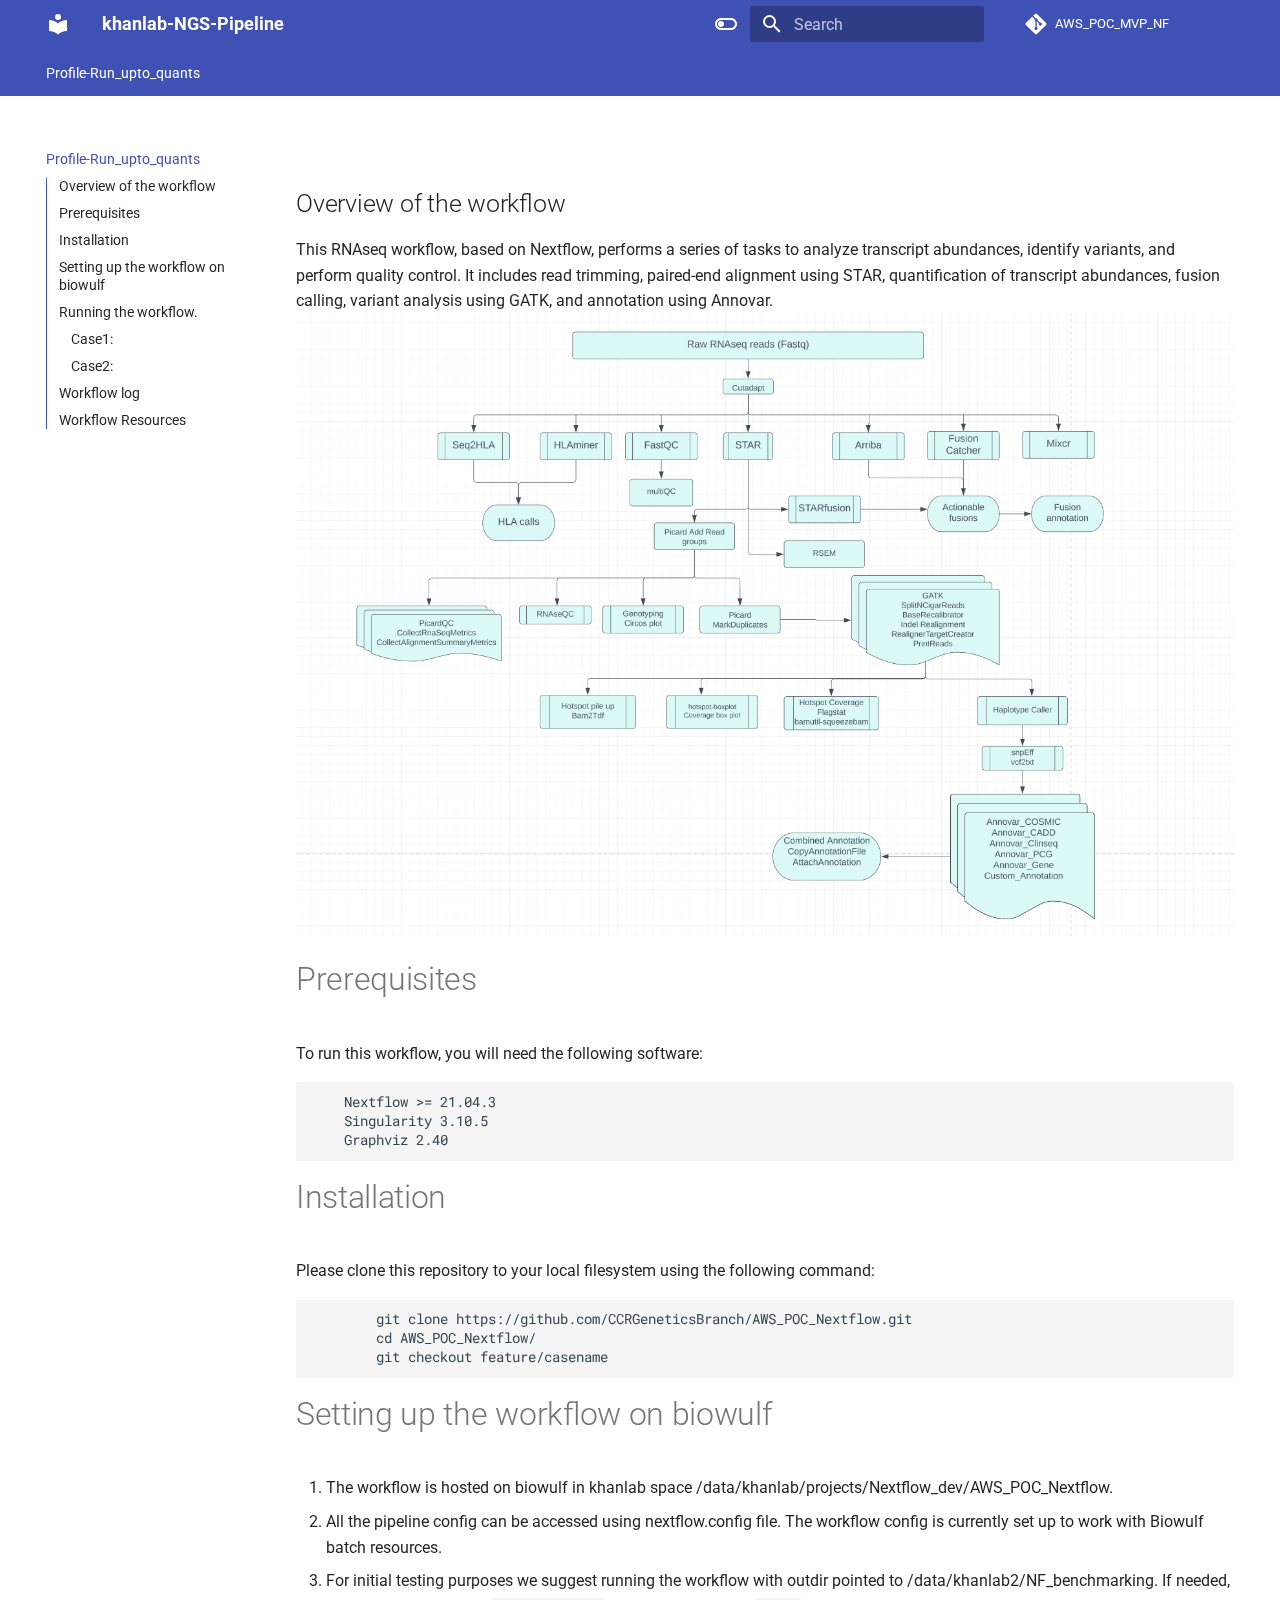
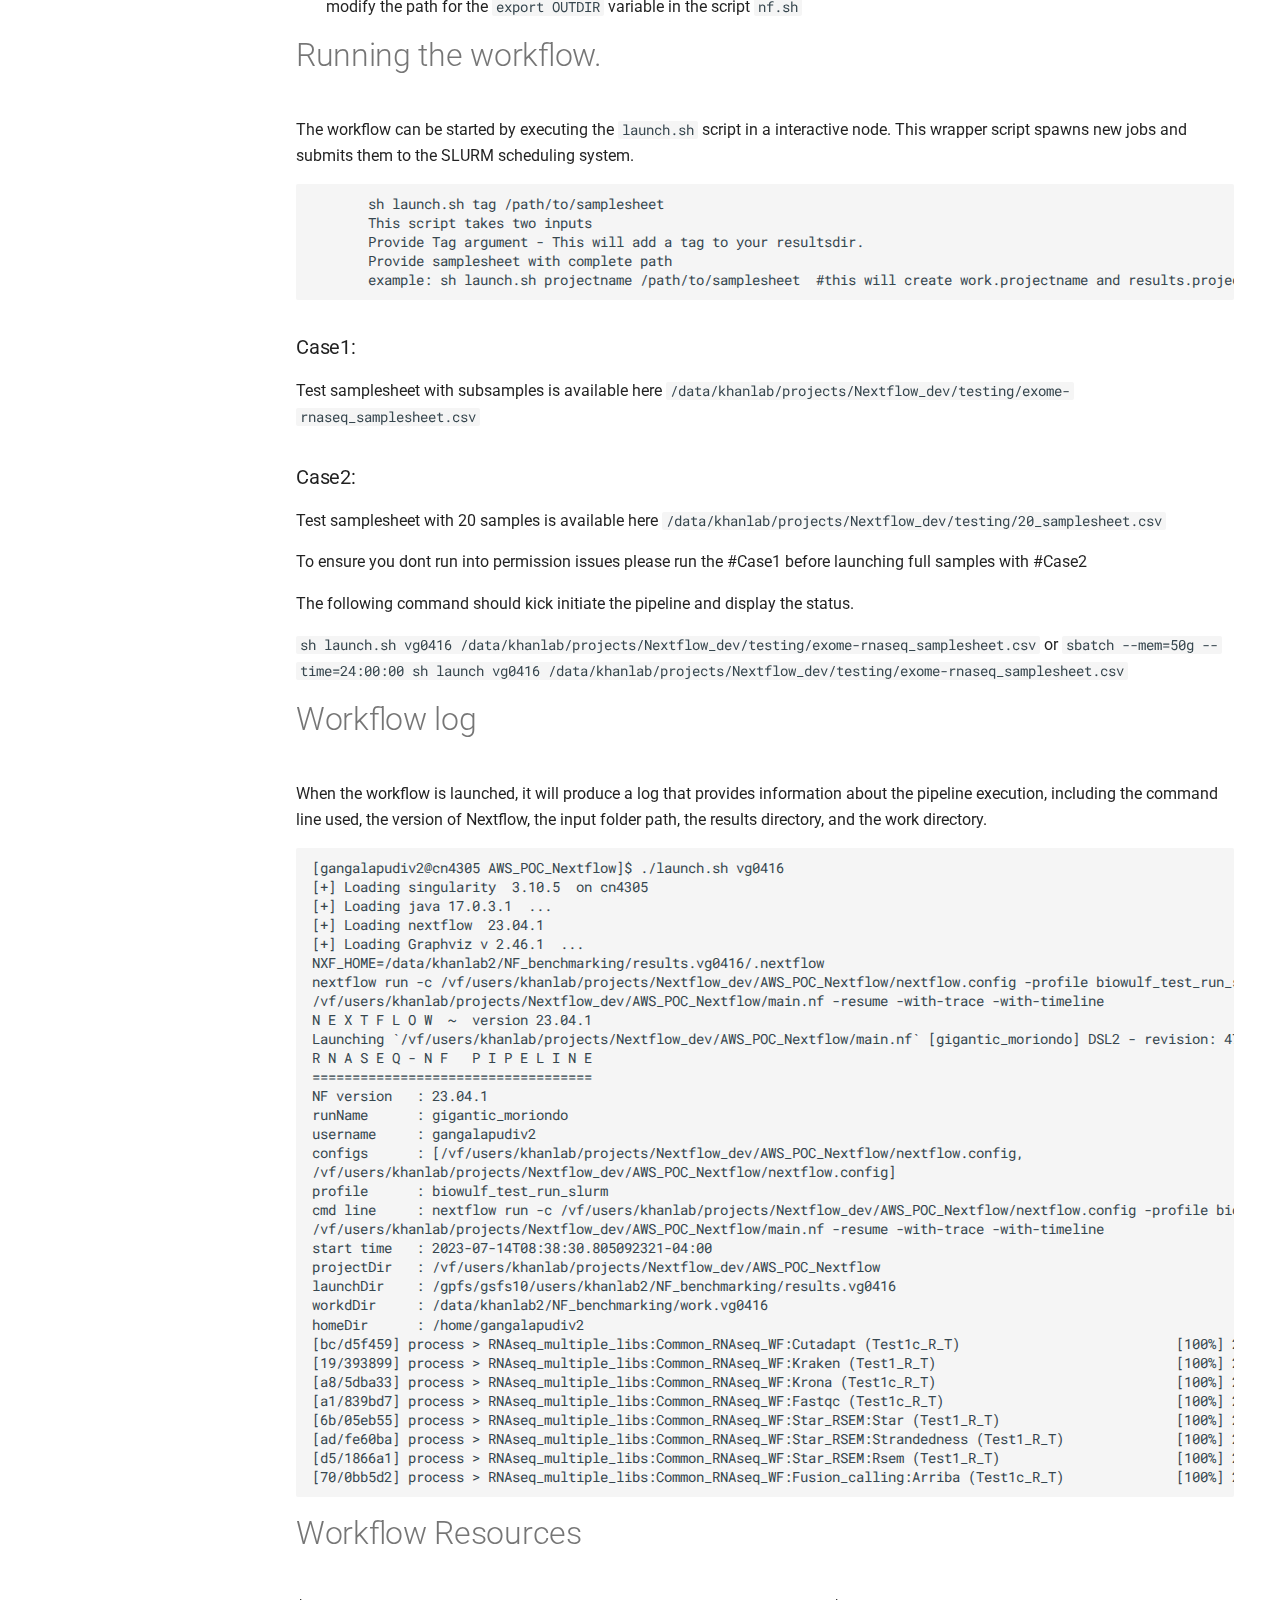
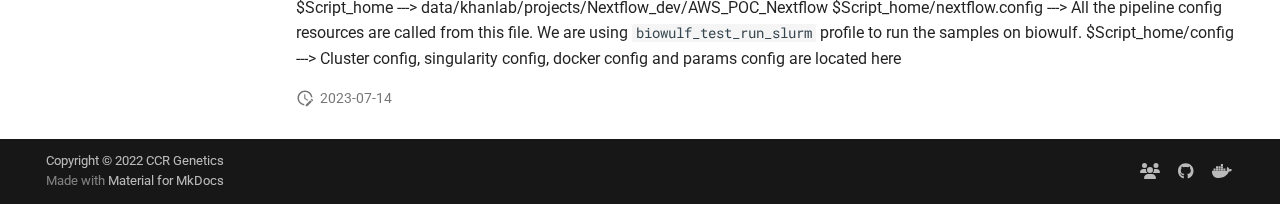
==== commit 940414cc: "Deployed b5912d6 with MkDocs version: 1.6.0" ====
--- a/index.html
+++ b/index.html
@@ -1,4 +1,4 @@
-<!doctype html><html lang=en class=no-js> <head><meta charset=utf-8><meta name=viewport content="width=device-width,initial-scale=1"><meta name=description content="The space will be used to provided documentation for khanlab NGS pipeline. "><meta name=author content="Vineela Gangalapudi"><link rel=icon href=assets/images/favicon.png><meta name=generator content="mkdocs-1.3.1, mkdocs-material-8.3.9"><title>khanlab-NGS-Pipeline</title><link rel=stylesheet href=assets/stylesheets/main.1d29e8d0.min.css><link rel=stylesheet href=assets/stylesheets/palette.cbb835fc.min.css><link rel=preconnect href=https://fonts.gstatic.com crossorigin><link rel=stylesheet href="https://fonts.googleapis.com/css?family=Roboto:300,300i,400,400i,700,700i%7CRoboto+Mono:400,400i,700,700i&display=fallback"><style>:root{--md-text-font:"Roboto";--md-code-font:"Roboto Mono"}</style><script>__md_scope=new URL(".",location),__md_get=(e,_=localStorage,t=__md_scope)=>JSON.parse(_.getItem(t.pathname+"."+e)),__md_set=(e,_,t=localStorage,a=__md_scope)=>{try{t.setItem(a.pathname+"."+e,JSON.stringify(_))}catch(e){}}</script></head> <body dir=ltr data-md-color-scheme=default data-md-color-primary=indigo data-md-color-accent=indigo> <script>var palette=__md_get("__palette");if(palette&&"object"==typeof palette.color)for(var key of Object.keys(palette.color))document.body.setAttribute("data-md-color-"+key,palette.color[key])</script> <input class=md-toggle data-md-toggle=drawer type=checkbox id=__drawer autocomplete=off> <input class=md-toggle data-md-toggle=search type=checkbox id=__search autocomplete=off> <label class=md-overlay for=__drawer></label> <div data-md-component=skip> <a href=#overview-of-the-workflow class=md-skip> Skip to content </a> </div> <div data-md-component=announce> </div> <div data-md-component=outdated hidden> <aside class="md-banner md-banner--warning"> </aside> </div> <header class=md-header data-md-component=header> <nav class="md-header__inner md-grid" aria-label=Header> <a href=. title=khanlab-NGS-Pipeline class="md-header__button md-logo" aria-label=khanlab-NGS-Pipeline data-md-component=logo> <svg xmlns=http://www.w3.org/2000/svg viewbox="0 0 24 24"><path d="M12 8a3 3 0 0 0 3-3 3 3 0 0 0-3-3 3 3 0 0 0-3 3 3 3 0 0 0 3 3m0 3.54C9.64 9.35 6.5 8 3 8v11c3.5 0 6.64 1.35 9 3.54 2.36-2.19 5.5-3.54 9-3.54V8c-3.5 0-6.64 1.35-9 3.54Z"/></svg> </a> <label class="md-header__button md-icon" for=__drawer> <svg xmlns=http://www.w3.org/2000/svg viewbox="0 0 24 24"><path d="M3 6h18v2H3V6m0 5h18v2H3v-2m0 5h18v2H3v-2Z"/></svg> </label> <div class=md-header__title data-md-component=header-title> <div class=md-header__ellipsis> <div class=md-header__topic> <span class=md-ellipsis> khanlab-NGS-Pipeline </span> </div> <div class=md-header__topic data-md-component=header-topic> <span class=md-ellipsis> Profile-Run_upto_quants </span> </div> </div> </div> <form class=md-header__option data-md-component=palette> <input class=md-option data-md-color-media data-md-color-scheme=default data-md-color-primary=indigo data-md-color-accent=indigo aria-label="Switch to dark mode" type=radio name=__palette id=__palette_1> <label class="md-header__button md-icon" title="Switch to dark mode" for=__palette_2 hidden> <svg xmlns=http://www.w3.org/2000/svg viewbox="0 0 24 24"><path d="M17 6H7c-3.31 0-6 2.69-6 6s2.69 6 6 6h10c3.31 0 6-2.69 6-6s-2.69-6-6-6zm0 10H7c-2.21 0-4-1.79-4-4s1.79-4 4-4h10c2.21 0 4 1.79 4 4s-1.79 4-4 4zM7 9c-1.66 0-3 1.34-3 3s1.34 3 3 3 3-1.34 3-3-1.34-3-3-3z"/></svg> </label> <input class=md-option data-md-color-media data-md-color-scheme=slate data-md-color-primary=red data-md-color-accent=red aria-label="Switch to light mode" type=radio name=__palette id=__palette_2> <label class="md-header__button md-icon" title="Switch to light mode" for=__palette_1 hidden> <svg xmlns=http://www.w3.org/2000/svg viewbox="0 0 24 24"><path d="M17 7H7a5 5 0 0 0-5 5 5 5 0 0 0 5 5h10a5 5 0 0 0 5-5 5 5 0 0 0-5-5m0 8a3 3 0 0 1-3-3 3 3 0 0 1 3-3 3 3 0 0 1 3 3 3 3 0 0 1-3 3Z"/></svg> </label> </form> <label class="md-header__button md-icon" for=__search> <svg xmlns=http://www.w3.org/2000/svg viewbox="0 0 24 24"><path d="M9.5 3A6.5 6.5 0 0 1 16 9.5c0 1.61-.59 3.09-1.56 4.23l.27.27h.79l5 5-1.5 1.5-5-5v-.79l-.27-.27A6.516 6.516 0 0 1 9.5 16 6.5 6.5 0 0 1 3 9.5 6.5 6.5 0 0 1 9.5 3m0 2C7 5 5 7 5 9.5S7 14 9.5 14 14 12 14 9.5 12 5 9.5 5Z"/></svg> </label> <div class=md-search data-md-component=search role=dialog> <label class=md-search__overlay for=__search></label> <div class=md-search__inner role=search> <form class=md-search__form name=search> <input type=text class=md-search__input name=query aria-label=Search placeholder=Search autocapitalize=off autocorrect=off autocomplete=off spellcheck=false data-md-component=search-query required> <label class="md-search__icon md-icon" for=__search> <svg xmlns=http://www.w3.org/2000/svg viewbox="0 0 24 24"><path d="M9.5 3A6.5 6.5 0 0 1 16 9.5c0 1.61-.59 3.09-1.56 4.23l.27.27h.79l5 5-1.5 1.5-5-5v-.79l-.27-.27A6.516 6.516 0 0 1 9.5 16 6.5 6.5 0 0 1 3 9.5 6.5 6.5 0 0 1 9.5 3m0 2C7 5 5 7 5 9.5S7 14 9.5 14 14 12 14 9.5 12 5 9.5 5Z"/></svg> <svg xmlns=http://www.w3.org/2000/svg viewbox="0 0 24 24"><path d="M20 11v2H8l5.5 5.5-1.42 1.42L4.16 12l7.92-7.92L13.5 5.5 8 11h12Z"/></svg> </label> <nav class=md-search__options aria-label=Search> <button type=reset class="md-search__icon md-icon" aria-label=Clear tabindex=-1> <svg xmlns=http://www.w3.org/2000/svg viewbox="0 0 24 24"><path d="M19 6.41 17.59 5 12 10.59 6.41 5 5 6.41 10.59 12 5 17.59 6.41 19 12 13.41 17.59 19 19 17.59 13.41 12 19 6.41Z"/></svg> </button> </nav> </form> <div class=md-search__output> <div class=md-search__scrollwrap data-md-scrollfix> <div class=md-search-result data-md-component=search-result> <div class=md-search-result__meta> Initializing search </div> <ol class=md-search-result__list></ol> </div> </div> </div> </div> </div> <div class=md-header__source> <a href=https://github.com/CCRGeneticsBranch/AWS_POC_MVP_NF title="Go to repository" class=md-source data-md-component=source> <div class="md-source__icon md-icon"> <svg xmlns=http://www.w3.org/2000/svg viewbox="0 0 448 512"><!-- Font Awesome Free 6.1.1 by @fontawesome - https://fontawesome.com License - https://fontawesome.com/license/free (Icons: CC BY 4.0, Fonts: SIL OFL 1.1, Code: MIT License) Copyright 2022 Fonticons, Inc.--><path d="M439.55 236.05 244 40.45a28.87 28.87 0 0 0-40.81 0l-40.66 40.63 51.52 51.52c27.06-9.14 52.68 16.77 43.39 43.68l49.66 49.66c34.23-11.8 61.18 31 35.47 56.69-26.49 26.49-70.21-2.87-56-37.34L240.22 199v121.85c25.3 12.54 22.26 41.85 9.08 55a34.34 34.34 0 0 1-48.55 0c-17.57-17.6-11.07-46.91 11.25-56v-123c-20.8-8.51-24.6-30.74-18.64-45L142.57 101 8.45 235.14a28.86 28.86 0 0 0 0 40.81l195.61 195.6a28.86 28.86 0 0 0 40.8 0l194.69-194.69a28.86 28.86 0 0 0 0-40.81z"/></svg> </div> <div class=md-source__repository> AWS_POC_MVP_NF </div> </a> </div> </nav> </header> <div class=md-container data-md-component=container> <nav class=md-tabs aria-label=Tabs data-md-component=tabs> <div class="md-tabs__inner md-grid"> <ul class=md-tabs__list> <li class=md-tabs__item> <a href=. class="md-tabs__link md-tabs__link--active"> Profile-Run_upto_quants </a> </li> </ul> </div> </nav> <main class=md-main data-md-component=main> <div class="md-main__inner md-grid"> <div class="md-sidebar md-sidebar--primary" data-md-component=sidebar data-md-type=navigation> <div class=md-sidebar__scrollwrap> <div class=md-sidebar__inner> <nav class="md-nav md-nav--primary md-nav--lifted md-nav--integrated" aria-label=Navigation data-md-level=0> <label class=md-nav__title for=__drawer> <a href=. title=khanlab-NGS-Pipeline class="md-nav__button md-logo" aria-label=khanlab-NGS-Pipeline data-md-component=logo> <svg xmlns=http://www.w3.org/2000/svg viewbox="0 0 24 24"><path d="M12 8a3 3 0 0 0 3-3 3 3 0 0 0-3-3 3 3 0 0 0-3 3 3 3 0 0 0 3 3m0 3.54C9.64 9.35 6.5 8 3 8v11c3.5 0 6.64 1.35 9 3.54 2.36-2.19 5.5-3.54 9-3.54V8c-3.5 0-6.64 1.35-9 3.54Z"/></svg> </a> khanlab-NGS-Pipeline </label> <div class=md-nav__source> <a href=https://github.com/CCRGeneticsBranch/AWS_POC_MVP_NF title="Go to repository" class=md-source data-md-component=source> <div class="md-source__icon md-icon"> <svg xmlns=http://www.w3.org/2000/svg viewbox="0 0 448 512"><!-- Font Awesome Free 6.1.1 by @fontawesome - https://fontawesome.com License - https://fontawesome.com/license/free (Icons: CC BY 4.0, Fonts: SIL OFL 1.1, Code: MIT License) Copyright 2022 Fonticons, Inc.--><path d="M439.55 236.05 244 40.45a28.87 28.87 0 0 0-40.81 0l-40.66 40.63 51.52 51.52c27.06-9.14 52.68 16.77 43.39 43.68l49.66 49.66c34.23-11.8 61.18 31 35.47 56.69-26.49 26.49-70.21-2.87-56-37.34L240.22 199v121.85c25.3 12.54 22.26 41.85 9.08 55a34.34 34.34 0 0 1-48.55 0c-17.57-17.6-11.07-46.91 11.25-56v-123c-20.8-8.51-24.6-30.74-18.64-45L142.57 101 8.45 235.14a28.86 28.86 0 0 0 0 40.81l195.61 195.6a28.86 28.86 0 0 0 40.8 0l194.69-194.69a28.86 28.86 0 0 0 0-40.81z"/></svg> </div> <div class=md-source__repository> AWS_POC_MVP_NF </div> </a> </div> <ul class=md-nav__list data-md-scrollfix> <li class="md-nav__item md-nav__item--active"> <input class="md-nav__toggle md-toggle" data-md-toggle=toc type=checkbox id=__toc> <label class="md-nav__link md-nav__link--active" for=__toc> Profile-Run_upto_quants <span class="md-nav__icon md-icon"></span> </label> <a href=. class="md-nav__link md-nav__link--active"> Profile-Run_upto_quants </a> <nav class="md-nav md-nav--secondary" aria-label="Table of contents"> <label class=md-nav__title for=__toc> <span class="md-nav__icon md-icon"></span> Table of contents </label> <ul class=md-nav__list data-md-component=toc data-md-scrollfix> <li class=md-nav__item> <a href=#overview-of-the-workflow class=md-nav__link> Overview of the workflow </a> </li> <li class=md-nav__item> <a href=#prerequisites class=md-nav__link> Prerequisites </a> </li> <li class=md-nav__item> <a href=#installation class=md-nav__link> Installation </a> </li> <li class=md-nav__item> <a href=#setting-up-the-workflow-on-biowulf class=md-nav__link> Setting up the workflow on biowulf </a> </li> <li class=md-nav__item> <a href=#running-the-workflow class=md-nav__link> Running the workflow. </a> <nav class=md-nav aria-label="Running the workflow."> <ul class=md-nav__list> <li class=md-nav__item> <a href=#case1 class=md-nav__link> Case1: </a> </li> <li class=md-nav__item> <a href=#case2 class=md-nav__link> Case2: </a> </li> </ul> </nav> </li> <li class=md-nav__item> <a href=#workflow-log class=md-nav__link> Workflow log </a> </li> <li class=md-nav__item> <a href=#workflow-resources class=md-nav__link> Workflow Resources </a> </li> </ul> </nav> </li> </ul> </nav> </div> </div> </div> <div class=md-content data-md-component=content> <article class="md-content__inner md-typeset"> <a href=https://github.com/CCRGeneticsBranch/AWS_POC_MVP_NF/edit/index.md title="Edit this page" class="md-content__button md-icon"> <svg xmlns=http://www.w3.org/2000/svg viewbox="0 0 24 24"><path d="M20.71 7.04c.39-.39.39-1.04 0-1.41l-2.34-2.34c-.37-.39-1.02-.39-1.41 0l-1.84 1.83 3.75 3.75M3 17.25V21h3.75L17.81 9.93l-3.75-3.75L3 17.25Z"/></svg> </a> <h2 id=overview-of-the-workflow>Overview of the workflow<a class=headerlink href=#overview-of-the-workflow title="Permanent link">&para;</a></h2> <p>This RNAseq workflow, based on Nextflow, performs a series of tasks to analyze transcript abundances, identify variants, and perform quality control. It includes read trimming, paired-end alignment using STAR, quantification of transcript abundances, fusion calling, variant analysis using GATK, and annotation using Annovar. <img alt=RNAseq_workflow src=DAG_rnaseq.png></p> <h1 id=prerequisites>Prerequisites<a class=headerlink href=#prerequisites title="Permanent link">&para;</a></h1> <p>To run this workflow, you will need the following software: <div class=highlight><pre><span></span><code>    Nextflow &gt;= 21.04.3
+<!doctype html><html lang=en class=no-js> <head><meta charset=utf-8><meta name=viewport content="width=device-width,initial-scale=1"><meta name=description content="The space will be used to provided documentation for khanlab NGS pipeline. "><meta name=author content="Vineela Gangalapudi"><link rel=icon href=assets/images/favicon.png><meta name=generator content="mkdocs-1.6.0, mkdocs-material-9.5.26"><title>khanlab-NGS-Pipeline</title><link rel=stylesheet href=assets/stylesheets/main.6543a935.min.css><link rel=stylesheet href=assets/stylesheets/palette.06af60db.min.css><link rel=preconnect href=https://fonts.gstatic.com crossorigin><link rel=stylesheet href="https://fonts.googleapis.com/css?family=Roboto:300,300i,400,400i,700,700i%7CRoboto+Mono:400,400i,700,700i&display=fallback"><style>:root{--md-text-font:"Roboto";--md-code-font:"Roboto Mono"}</style><script>__md_scope=new URL(".",location),__md_hash=e=>[...e].reduce((e,_)=>(e<<5)-e+_.charCodeAt(0),0),__md_get=(e,_=localStorage,t=__md_scope)=>JSON.parse(_.getItem(t.pathname+"."+e)),__md_set=(e,_,t=localStorage,a=__md_scope)=>{try{t.setItem(a.pathname+"."+e,JSON.stringify(_))}catch(e){}}</script></head> <body dir=ltr data-md-color-scheme=default data-md-color-primary=indigo data-md-color-accent=indigo> <input class=md-toggle data-md-toggle=drawer type=checkbox id=__drawer autocomplete=off> <input class=md-toggle data-md-toggle=search type=checkbox id=__search autocomplete=off> <label class=md-overlay for=__drawer></label> <div data-md-component=skip> <a href=#overview-of-the-workflow class=md-skip> Skip to content </a> </div> <div data-md-component=announce> </div> <div data-md-color-scheme=default data-md-component=outdated hidden> </div> <header class=md-header data-md-component=header> <nav class="md-header__inner md-grid" aria-label=Header> <a href=. title=khanlab-NGS-Pipeline class="md-header__button md-logo" aria-label=khanlab-NGS-Pipeline data-md-component=logo> <svg xmlns=http://www.w3.org/2000/svg viewbox="0 0 24 24"><path d="M12 8a3 3 0 0 0 3-3 3 3 0 0 0-3-3 3 3 0 0 0-3 3 3 3 0 0 0 3 3m0 3.54C9.64 9.35 6.5 8 3 8v11c3.5 0 6.64 1.35 9 3.54 2.36-2.19 5.5-3.54 9-3.54V8c-3.5 0-6.64 1.35-9 3.54Z"/></svg> </a> <label class="md-header__button md-icon" for=__drawer> <svg xmlns=http://www.w3.org/2000/svg viewbox="0 0 24 24"><path d="M3 6h18v2H3V6m0 5h18v2H3v-2m0 5h18v2H3v-2Z"/></svg> </label> <div class=md-header__title data-md-component=header-title> <div class=md-header__ellipsis> <div class=md-header__topic> <span class=md-ellipsis> khanlab-NGS-Pipeline </span> </div> <div class=md-header__topic data-md-component=header-topic> <span class=md-ellipsis> Profile-Run_upto_quants </span> </div> </div> </div> <form class=md-header__option data-md-component=palette> <input class=md-option data-md-color-media data-md-color-scheme=default data-md-color-primary=indigo data-md-color-accent=indigo aria-label="Switch to dark mode" type=radio name=__palette id=__palette_0> <label class="md-header__button md-icon" title="Switch to dark mode" for=__palette_1 hidden> <svg xmlns=http://www.w3.org/2000/svg viewbox="0 0 24 24"><path d="M17 6H7c-3.31 0-6 2.69-6 6s2.69 6 6 6h10c3.31 0 6-2.69 6-6s-2.69-6-6-6zm0 10H7c-2.21 0-4-1.79-4-4s1.79-4 4-4h10c2.21 0 4 1.79 4 4s-1.79 4-4 4zM7 9c-1.66 0-3 1.34-3 3s1.34 3 3 3 3-1.34 3-3-1.34-3-3-3z"/></svg> </label> <input class=md-option data-md-color-media data-md-color-scheme=slate data-md-color-primary=red data-md-color-accent=red aria-label="Switch to light mode" type=radio name=__palette id=__palette_1> <label class="md-header__button md-icon" title="Switch to light mode" for=__palette_0 hidden> <svg xmlns=http://www.w3.org/2000/svg viewbox="0 0 24 24"><path d="M17 7H7a5 5 0 0 0-5 5 5 5 0 0 0 5 5h10a5 5 0 0 0 5-5 5 5 0 0 0-5-5m0 8a3 3 0 0 1-3-3 3 3 0 0 1 3-3 3 3 0 0 1 3 3 3 3 0 0 1-3 3Z"/></svg> </label> </form> <script>var media,input,key,value,palette=__md_get("__palette");if(palette&&palette.color){"(prefers-color-scheme)"===palette.color.media&&(media=matchMedia("(prefers-color-scheme: light)"),input=document.querySelector(media.matches?"[data-md-color-media='(prefers-color-scheme: light)']":"[data-md-color-media='(prefers-color-scheme: dark)']"),palette.color.media=input.getAttribute("data-md-color-media"),palette.color.scheme=input.getAttribute("data-md-color-scheme"),palette.color.primary=input.getAttribute("data-md-color-primary"),palette.color.accent=input.getAttribute("data-md-color-accent"));for([key,value]of Object.entries(palette.color))document.body.setAttribute("data-md-color-"+key,value)}</script> <label class="md-header__button md-icon" for=__search> <svg xmlns=http://www.w3.org/2000/svg viewbox="0 0 24 24"><path d="M9.5 3A6.5 6.5 0 0 1 16 9.5c0 1.61-.59 3.09-1.56 4.23l.27.27h.79l5 5-1.5 1.5-5-5v-.79l-.27-.27A6.516 6.516 0 0 1 9.5 16 6.5 6.5 0 0 1 3 9.5 6.5 6.5 0 0 1 9.5 3m0 2C7 5 5 7 5 9.5S7 14 9.5 14 14 12 14 9.5 12 5 9.5 5Z"/></svg> </label> <div class=md-search data-md-component=search role=dialog> <label class=md-search__overlay for=__search></label> <div class=md-search__inner role=search> <form class=md-search__form name=search> <input type=text class=md-search__input name=query aria-label=Search placeholder=Search autocapitalize=off autocorrect=off autocomplete=off spellcheck=false data-md-component=search-query required> <label class="md-search__icon md-icon" for=__search> <svg xmlns=http://www.w3.org/2000/svg viewbox="0 0 24 24"><path d="M9.5 3A6.5 6.5 0 0 1 16 9.5c0 1.61-.59 3.09-1.56 4.23l.27.27h.79l5 5-1.5 1.5-5-5v-.79l-.27-.27A6.516 6.516 0 0 1 9.5 16 6.5 6.5 0 0 1 3 9.5 6.5 6.5 0 0 1 9.5 3m0 2C7 5 5 7 5 9.5S7 14 9.5 14 14 12 14 9.5 12 5 9.5 5Z"/></svg> <svg xmlns=http://www.w3.org/2000/svg viewbox="0 0 24 24"><path d="M20 11v2H8l5.5 5.5-1.42 1.42L4.16 12l7.92-7.92L13.5 5.5 8 11h12Z"/></svg> </label> <nav class=md-search__options aria-label=Search> <button type=reset class="md-search__icon md-icon" title=Clear aria-label=Clear tabindex=-1> <svg xmlns=http://www.w3.org/2000/svg viewbox="0 0 24 24"><path d="M19 6.41 17.59 5 12 10.59 6.41 5 5 6.41 10.59 12 5 17.59 6.41 19 12 13.41 17.59 19 19 17.59 13.41 12 19 6.41Z"/></svg> </button> </nav> </form> <div class=md-search__output> <div class=md-search__scrollwrap tabindex=0 data-md-scrollfix> <div class=md-search-result data-md-component=search-result> <div class=md-search-result__meta> Initializing search </div> <ol class=md-search-result__list role=presentation></ol> </div> </div> </div> </div> </div> <div class=md-header__source> <a href=https://github.com/CCRGeneticsBranch/AWS_POC_MVP_NF title="Go to repository" class=md-source data-md-component=source> <div class="md-source__icon md-icon"> <svg xmlns=http://www.w3.org/2000/svg viewbox="0 0 448 512"><!-- Font Awesome Free 6.5.2 by @fontawesome - https://fontawesome.com License - https://fontawesome.com/license/free (Icons: CC BY 4.0, Fonts: SIL OFL 1.1, Code: MIT License) Copyright 2024 Fonticons, Inc.--><path d="M439.55 236.05 244 40.45a28.87 28.87 0 0 0-40.81 0l-40.66 40.63 51.52 51.52c27.06-9.14 52.68 16.77 43.39 43.68l49.66 49.66c34.23-11.8 61.18 31 35.47 56.69-26.49 26.49-70.21-2.87-56-37.34L240.22 199v121.85c25.3 12.54 22.26 41.85 9.08 55a34.34 34.34 0 0 1-48.55 0c-17.57-17.6-11.07-46.91 11.25-56v-123c-20.8-8.51-24.6-30.74-18.64-45L142.57 101 8.45 235.14a28.86 28.86 0 0 0 0 40.81l195.61 195.6a28.86 28.86 0 0 0 40.8 0l194.69-194.69a28.86 28.86 0 0 0 0-40.81z"/></svg> </div> <div class=md-source__repository> AWS_POC_MVP_NF </div> </a> </div> </nav> </header> <div class=md-container data-md-component=container> <nav class=md-tabs aria-label=Tabs data-md-component=tabs> <div class=md-grid> <ul class=md-tabs__list> <li class="md-tabs__item md-tabs__item--active"> <a href=. class=md-tabs__link> Profile-Run_upto_quants </a> </li> </ul> </div> </nav> <main class=md-main data-md-component=main> <div class="md-main__inner md-grid"> <div class="md-sidebar md-sidebar--primary" data-md-component=sidebar data-md-type=navigation> <div class=md-sidebar__scrollwrap> <div class=md-sidebar__inner> <nav class="md-nav md-nav--primary md-nav--lifted md-nav--integrated" aria-label=Navigation data-md-level=0> <label class=md-nav__title for=__drawer> <a href=. title=khanlab-NGS-Pipeline class="md-nav__button md-logo" aria-label=khanlab-NGS-Pipeline data-md-component=logo> <svg xmlns=http://www.w3.org/2000/svg viewbox="0 0 24 24"><path d="M12 8a3 3 0 0 0 3-3 3 3 0 0 0-3-3 3 3 0 0 0-3 3 3 3 0 0 0 3 3m0 3.54C9.64 9.35 6.5 8 3 8v11c3.5 0 6.64 1.35 9 3.54 2.36-2.19 5.5-3.54 9-3.54V8c-3.5 0-6.64 1.35-9 3.54Z"/></svg> </a> khanlab-NGS-Pipeline </label> <div class=md-nav__source> <a href=https://github.com/CCRGeneticsBranch/AWS_POC_MVP_NF title="Go to repository" class=md-source data-md-component=source> <div class="md-source__icon md-icon"> <svg xmlns=http://www.w3.org/2000/svg viewbox="0 0 448 512"><!-- Font Awesome Free 6.5.2 by @fontawesome - https://fontawesome.com License - https://fontawesome.com/license/free (Icons: CC BY 4.0, Fonts: SIL OFL 1.1, Code: MIT License) Copyright 2024 Fonticons, Inc.--><path d="M439.55 236.05 244 40.45a28.87 28.87 0 0 0-40.81 0l-40.66 40.63 51.52 51.52c27.06-9.14 52.68 16.77 43.39 43.68l49.66 49.66c34.23-11.8 61.18 31 35.47 56.69-26.49 26.49-70.21-2.87-56-37.34L240.22 199v121.85c25.3 12.54 22.26 41.85 9.08 55a34.34 34.34 0 0 1-48.55 0c-17.57-17.6-11.07-46.91 11.25-56v-123c-20.8-8.51-24.6-30.74-18.64-45L142.57 101 8.45 235.14a28.86 28.86 0 0 0 0 40.81l195.61 195.6a28.86 28.86 0 0 0 40.8 0l194.69-194.69a28.86 28.86 0 0 0 0-40.81z"/></svg> </div> <div class=md-source__repository> AWS_POC_MVP_NF </div> </a> </div> <ul class=md-nav__list data-md-scrollfix> <li class="md-nav__item md-nav__item--active"> <input class="md-nav__toggle md-toggle" type=checkbox id=__toc> <label class="md-nav__link md-nav__link--active" for=__toc> <span class=md-ellipsis> Profile-Run_upto_quants </span> <span class="md-nav__icon md-icon"></span> </label> <a href=. class="md-nav__link md-nav__link--active"> <span class=md-ellipsis> Profile-Run_upto_quants </span> </a> <nav class="md-nav md-nav--secondary" aria-label="Table of contents"> <label class=md-nav__title for=__toc> <span class="md-nav__icon md-icon"></span> Table of contents </label> <ul class=md-nav__list data-md-component=toc data-md-scrollfix> <li class=md-nav__item> <a href=#overview-of-the-workflow class=md-nav__link> <span class=md-ellipsis> Overview of the workflow </span> </a> </li> <li class=md-nav__item> <a href=#prerequisites class=md-nav__link> <span class=md-ellipsis> Prerequisites </span> </a> </li> <li class=md-nav__item> <a href=#installation class=md-nav__link> <span class=md-ellipsis> Installation </span> </a> </li> <li class=md-nav__item> <a href=#setting-up-the-workflow-on-biowulf class=md-nav__link> <span class=md-ellipsis> Setting up the workflow on biowulf </span> </a> </li> <li class=md-nav__item> <a href=#running-the-workflow class=md-nav__link> <span class=md-ellipsis> Running the workflow. </span> </a> <nav class=md-nav aria-label="Running the workflow."> <ul class=md-nav__list> <li class=md-nav__item> <a href=#case1 class=md-nav__link> <span class=md-ellipsis> Case1: </span> </a> </li> <li class=md-nav__item> <a href=#case2 class=md-nav__link> <span class=md-ellipsis> Case2: </span> </a> </li> </ul> </nav> </li> <li class=md-nav__item> <a href=#workflow-log class=md-nav__link> <span class=md-ellipsis> Workflow log </span> </a> </li> <li class=md-nav__item> <a href=#workflow-resources class=md-nav__link> <span class=md-ellipsis> Workflow Resources </span> </a> </li> </ul> </nav> </li> </ul> </nav> </div> </div> </div> <div class=md-content data-md-component=content> <article class="md-content__inner md-typeset"> <h2 id=overview-of-the-workflow>Overview of the workflow<a class=headerlink href=#overview-of-the-workflow title="Permanent link">&para;</a></h2> <p>This RNAseq workflow, based on Nextflow, performs a series of tasks to analyze transcript abundances, identify variants, and perform quality control. It includes read trimming, paired-end alignment using STAR, quantification of transcript abundances, fusion calling, variant analysis using GATK, and annotation using Annovar. <img alt=RNAseq_workflow src=DAG_rnaseq.png></p> <h1 id=prerequisites>Prerequisites<a class=headerlink href=#prerequisites title="Permanent link">&para;</a></h1> <p>To run this workflow, you will need the following software: <div class=highlight><pre><span></span><code>    Nextflow &gt;= 21.04.3
     Singularity 3.10.5
     Graphviz 2.40
 </code></pre></div></p> <h1 id=installation>Installation<a class=headerlink href=#installation title="Permanent link">&para;</a></h1> <p>Please clone this repository to your local filesystem using the following command:</p> <div class=highlight><pre><span></span><code>        git clone https://github.com/CCRGeneticsBranch/AWS_POC_Nextflow.git
@@ -42,4 +42,4 @@
 [ad/fe60ba] process &gt; RNAseq_multiple_libs:Common_RNAseq_WF:Star_RSEM:Strandedness (Test1_R_T)              [100%] 2 of 2, cached: 2 ✔
 [d5/1866a1] process &gt; RNAseq_multiple_libs:Common_RNAseq_WF:Star_RSEM:Rsem (Test1_R_T)                      [100%] 2 of 2, cached: 2 ✔
 [70/0bb5d2] process &gt; RNAseq_multiple_libs:Common_RNAseq_WF:Fusion_calling:Arriba (Test1c_R_T)              [100%] 2 of 2, cached: 2 ✔
-</code></pre></div> <h1 id=workflow-resources>Workflow Resources<a class=headerlink href=#workflow-resources title="Permanent link">&para;</a></h1> <p>$Script_home ---&gt; data/khanlab/projects/Nextflow_dev/AWS_POC_Nextflow $Script_home/nextflow.config ---&gt; All the pipeline config resources are called from this file. We are using <code>biowulf_test_run_slurm</code> profile to run the samples on biowulf. $Script_home/config ---&gt; Cluster config, singularity config, docker config and params config are located here</p> <hr> <div class=md-source-file> <small> Last update: 2023-07-14 </small> </div> </article> </div> </div> <a href=# class="md-top md-icon" data-md-component=top hidden> <svg xmlns=http://www.w3.org/2000/svg viewbox="0 0 24 24"><path d="M13 20h-2V8l-5.5 5.5-1.42-1.42L12 4.16l7.92 7.92-1.42 1.42L13 8v12Z"/></svg> Back to top </a> </main> <footer class=md-footer> <div class="md-footer-meta md-typeset"> <div class="md-footer-meta__inner md-grid"> <div class=md-copyright> <div class=md-copyright__highlight> Copyright &copy; 2022 CCR Genetics </div> Made with <a href=https://squidfunk.github.io/mkdocs-material/ target=_blank rel=noopener> Material for MkDocs </a> </div> <div class=md-social> <a href=http://bioinformatics.cancer.gov target=_blank rel=noopener title=bioinformatics.cancer.gov class=md-social__link> <svg xmlns=http://www.w3.org/2000/svg viewbox="0 0 640 512"><!-- Font Awesome Free 6.1.1 by @fontawesome - https://fontawesome.com License - https://fontawesome.com/license/free (Icons: CC BY 4.0, Fonts: SIL OFL 1.1, Code: MIT License) Copyright 2022 Fonticons, Inc.--><path d="M319.9 320c57.41 0 103.1-46.56 103.1-104s-46.54-104-103.1-104c-57.41 0-103.1 46.56-103.1 104-.9 57.4 45.7 104 103.1 104zm50 32h-99.8C191.6 352 128 411.7 128 485.3c0 14.8 12.7 26.7 28.4 26.7h327.2c15.7 0 28.4-11.9 28.4-26.7 0-73.6-63.6-133.3-142.1-133.3zM512 160c44.18 0 80-35.82 80-80S556.2 0 512 0c-44.18 0-80 35.82-80 80s35.8 80 80 80zm-328.1 56c0-5.449.982-10.63 1.609-15.91C174.6 194.1 162.6 192 149.9 192H88.08C39.44 192 0 233.8 0 285.3 0 295.6 7.887 304 17.62 304h199.5c-20.42-23.8-33.22-54.3-33.22-88zM128 160c44.18 0 80-35.82 80-80S172.2 0 128 0C83.82 0 48 35.82 48 80s35.82 80 80 80zm423.9 32h-61.84c-12.8 0-24.88 3.037-35.86 8.24.6 5.26 1.6 10.36 1.6 15.76 0 33.71-12.78 64.21-33.16 88h199.7c9.76 0 17.66-8.4 17.66-18.7 0-51.5-39.4-93.3-88.1-93.3z"/></svg> </a> <a href=https://github.com/CCRGeneticsBranch target=_blank rel=noopener title=github.com class=md-social__link> <svg xmlns=http://www.w3.org/2000/svg viewbox="0 0 496 512"><!-- Font Awesome Free 6.1.1 by @fontawesome - https://fontawesome.com License - https://fontawesome.com/license/free (Icons: CC BY 4.0, Fonts: SIL OFL 1.1, Code: MIT License) Copyright 2022 Fonticons, Inc.--><path d="M165.9 397.4c0 2-2.3 3.6-5.2 3.6-3.3.3-5.6-1.3-5.6-3.6 0-2 2.3-3.6 5.2-3.6 3-.3 5.6 1.3 5.6 3.6zm-31.1-4.5c-.7 2 1.3 4.3 4.3 4.9 2.6 1 5.6 0 6.2-2s-1.3-4.3-4.3-5.2c-2.6-.7-5.5.3-6.2 2.3zm44.2-1.7c-2.9.7-4.9 2.6-4.6 4.9.3 2 2.9 3.3 5.9 2.6 2.9-.7 4.9-2.6 4.6-4.6-.3-1.9-3-3.2-5.9-2.9zM244.8 8C106.1 8 0 113.3 0 252c0 110.9 69.8 205.8 169.5 239.2 12.8 2.3 17.3-5.6 17.3-12.1 0-6.2-.3-40.4-.3-61.4 0 0-70 15-84.7-29.8 0 0-11.4-29.1-27.8-36.6 0 0-22.9-15.7 1.6-15.4 0 0 24.9 2 38.6 25.8 21.9 38.6 58.6 27.5 72.9 20.9 2.3-16 8.8-27.1 16-33.7-55.9-6.2-112.3-14.3-112.3-110.5 0-27.5 7.6-41.3 23.6-58.9-2.6-6.5-11.1-33.3 2.6-67.9 20.9-6.5 69 27 69 27 20-5.6 41.5-8.5 62.8-8.5s42.8 2.9 62.8 8.5c0 0 48.1-33.6 69-27 13.7 34.7 5.2 61.4 2.6 67.9 16 17.7 25.8 31.5 25.8 58.9 0 96.5-58.9 104.2-114.8 110.5 9.2 7.9 17 22.9 17 46.4 0 33.7-.3 75.4-.3 83.6 0 6.5 4.6 14.4 17.3 12.1C428.2 457.8 496 362.9 496 252 496 113.3 383.5 8 244.8 8zM97.2 352.9c-1.3 1-1 3.3.7 5.2 1.6 1.6 3.9 2.3 5.2 1 1.3-1 1-3.3-.7-5.2-1.6-1.6-3.9-2.3-5.2-1zm-10.8-8.1c-.7 1.3.3 2.9 2.3 3.9 1.6 1 3.6.7 4.3-.7.7-1.3-.3-2.9-2.3-3.9-2-.6-3.6-.3-4.3.7zm32.4 35.6c-1.6 1.3-1 4.3 1.3 6.2 2.3 2.3 5.2 2.6 6.5 1 1.3-1.3.7-4.3-1.3-6.2-2.2-2.3-5.2-2.6-6.5-1zm-11.4-14.7c-1.6 1-1.6 3.6 0 5.9 1.6 2.3 4.3 3.3 5.6 2.3 1.6-1.3 1.6-3.9 0-6.2-1.4-2.3-4-3.3-5.6-2z"/></svg> </a> <a href=https://hub.docker.com/orgs/nciccbr/repositories target=_blank rel=noopener title=hub.docker.com class=md-social__link> <svg xmlns=http://www.w3.org/2000/svg viewbox="0 0 640 512"><!-- Font Awesome Free 6.1.1 by @fontawesome - https://fontawesome.com License - https://fontawesome.com/license/free (Icons: CC BY 4.0, Fonts: SIL OFL 1.1, Code: MIT License) Copyright 2022 Fonticons, Inc.--><path d="M349.9 236.3h-66.1v-59.4h66.1v59.4zm0-204.3h-66.1v60.7h66.1V32zm78.2 144.8H362v59.4h66.1v-59.4zm-156.3-72.1h-66.1v60.1h66.1v-60.1zm78.1 0h-66.1v60.1h66.1v-60.1zm276.8 100c-14.4-9.7-47.6-13.2-73.1-8.4-3.3-24-16.7-44.9-41.1-63.7l-14-9.3-9.3 14c-18.4 27.8-23.4 73.6-3.7 103.8-8.7 4.7-25.8 11.1-48.4 10.7H2.4c-8.7 50.8 5.8 116.8 44 162.1 37.1 43.9 92.7 66.2 165.4 66.2 157.4 0 273.9-72.5 328.4-204.2 21.4.4 67.6.1 91.3-45.2 1.5-2.5 6.6-13.2 8.5-17.1l-13.3-8.9zm-511.1-27.9h-66v59.4h66.1v-59.4zm78.1 0h-66.1v59.4h66.1v-59.4zm78.1 0h-66.1v59.4h66.1v-59.4zm-78.1-72.1h-66.1v60.1h66.1v-60.1z"/></svg> </a> </div> </div> </div> </footer> </div> <div class=md-dialog data-md-component=dialog> <div class="md-dialog__inner md-typeset"></div> </div> <script id=__config type=application/json>{"base": ".", "features": ["navigation.tabs", "navigation.top", "navigation.indexes", "toc.integrate"], "search": "assets/javascripts/workers/search.b97dbffb.min.js", "translations": {"clipboard.copied": "Copied to clipboard", "clipboard.copy": "Copy to clipboard", "search.config.lang": "en", "search.config.pipeline": "trimmer, stopWordFilter", "search.config.separator": "[\\s\\-]+", "search.placeholder": "Search", "search.result.more.one": "1 more on this page", "search.result.more.other": "# more on this page", "search.result.none": "No matching documents", "search.result.one": "1 matching document", "search.result.other": "# matching documents", "search.result.placeholder": "Type to start searching", "search.result.term.missing": "Missing", "select.version.title": "Select version"}, "version": {"provider": "mike"}}</script> <script src=assets/javascripts/bundle.6c7ad80a.min.js></script> </body> </html>+</code></pre></div> <h1 id=workflow-resources>Workflow Resources<a class=headerlink href=#workflow-resources title="Permanent link">&para;</a></h1> <p>$Script_home ---&gt; data/khanlab/projects/Nextflow_dev/AWS_POC_Nextflow $Script_home/nextflow.config ---&gt; All the pipeline config resources are called from this file. We are using <code>biowulf_test_run_slurm</code> profile to run the samples on biowulf. $Script_home/config ---&gt; Cluster config, singularity config, docker config and params config are located here</p> <aside class=md-source-file> <span class=md-source-file__fact> <span class=md-icon title="Last update"> <svg xmlns=http://www.w3.org/2000/svg viewbox="0 0 24 24"><path d="M21 13.1c-.1 0-.3.1-.4.2l-1 1 2.1 2.1 1-1c.2-.2.2-.6 0-.8l-1.3-1.3c-.1-.1-.2-.2-.4-.2m-1.9 1.8-6.1 6V23h2.1l6.1-6.1-2.1-2M12.5 7v5.2l4 2.4-1 1L11 13V7h1.5M11 21.9c-5.1-.5-9-4.8-9-9.9C2 6.5 6.5 2 12 2c5.3 0 9.6 4.1 10 9.3-.3-.1-.6-.2-1-.2s-.7.1-1 .2C19.6 7.2 16.2 4 12 4c-4.4 0-8 3.6-8 8 0 4.1 3.1 7.5 7.1 7.9l-.1.2v1.8Z"/></svg> </span> 2023-07-14 </span> </aside> </article> </div> <script>var target=document.getElementById(location.hash.slice(1));target&&target.name&&(target.checked=target.name.startsWith("__tabbed_"))</script> </div> <button type=button class="md-top md-icon" data-md-component=top hidden> <svg xmlns=http://www.w3.org/2000/svg viewbox="0 0 24 24"><path d="M13 20h-2V8l-5.5 5.5-1.42-1.42L12 4.16l7.92 7.92-1.42 1.42L13 8v12Z"/></svg> Back to top </button> </main> <footer class=md-footer> <div class="md-footer-meta md-typeset"> <div class="md-footer-meta__inner md-grid"> <div class=md-copyright> <div class=md-copyright__highlight> Copyright &copy; 2022 CCR Genetics </div> Made with <a href=https://squidfunk.github.io/mkdocs-material/ target=_blank rel=noopener> Material for MkDocs </a> </div> <div class=md-social> <a href=http://bioinformatics.cancer.gov target=_blank rel=noopener title=bioinformatics.cancer.gov class=md-social__link> <svg xmlns=http://www.w3.org/2000/svg viewbox="0 0 640 512"><!-- Font Awesome Free 6.5.2 by @fontawesome - https://fontawesome.com License - https://fontawesome.com/license/free (Icons: CC BY 4.0, Fonts: SIL OFL 1.1, Code: MIT License) Copyright 2024 Fonticons, Inc.--><path d="M144 0a80 80 0 1 1 0 160 80 80 0 1 1 0-160zm368 0a80 80 0 1 1 0 160 80 80 0 1 1 0-160zM0 298.7C0 239.8 47.8 192 106.7 192h42.7c15.9 0 31 3.5 44.6 9.7-1.3 7.2-1.9 14.7-1.9 22.3 0 38.2 16.8 72.5 43.3 96H21.3C9.6 320 0 310.4 0 298.7zM405.3 320h-.7c26.6-23.5 43.3-57.8 43.3-96 0-7.6-.7-15-1.9-22.3 13.6-6.3 28.7-9.7 44.6-9.7h42.7c58.9 0 106.7 47.8 106.7 106.7 0 11.8-9.6 21.3-21.3 21.3H405.3zM224 224a96 96 0 1 1 192 0 96 96 0 1 1-192 0zm-96 261.3c0-73.6 59.7-133.3 133.3-133.3h117.4c73.6 0 133.3 59.7 133.3 133.3 0 14.7-11.9 26.7-26.7 26.7H154.7c-14.7 0-26.7-11.9-26.7-26.7z"/></svg> </a> <a href=https://github.com/CCRGeneticsBranch target=_blank rel=noopener title=github.com class=md-social__link> <svg xmlns=http://www.w3.org/2000/svg viewbox="0 0 496 512"><!-- Font Awesome Free 6.5.2 by @fontawesome - https://fontawesome.com License - https://fontawesome.com/license/free (Icons: CC BY 4.0, Fonts: SIL OFL 1.1, Code: MIT License) Copyright 2024 Fonticons, Inc.--><path d="M165.9 397.4c0 2-2.3 3.6-5.2 3.6-3.3.3-5.6-1.3-5.6-3.6 0-2 2.3-3.6 5.2-3.6 3-.3 5.6 1.3 5.6 3.6zm-31.1-4.5c-.7 2 1.3 4.3 4.3 4.9 2.6 1 5.6 0 6.2-2s-1.3-4.3-4.3-5.2c-2.6-.7-5.5.3-6.2 2.3zm44.2-1.7c-2.9.7-4.9 2.6-4.6 4.9.3 2 2.9 3.3 5.9 2.6 2.9-.7 4.9-2.6 4.6-4.6-.3-1.9-3-3.2-5.9-2.9zM244.8 8C106.1 8 0 113.3 0 252c0 110.9 69.8 205.8 169.5 239.2 12.8 2.3 17.3-5.6 17.3-12.1 0-6.2-.3-40.4-.3-61.4 0 0-70 15-84.7-29.8 0 0-11.4-29.1-27.8-36.6 0 0-22.9-15.7 1.6-15.4 0 0 24.9 2 38.6 25.8 21.9 38.6 58.6 27.5 72.9 20.9 2.3-16 8.8-27.1 16-33.7-55.9-6.2-112.3-14.3-112.3-110.5 0-27.5 7.6-41.3 23.6-58.9-2.6-6.5-11.1-33.3 2.6-67.9 20.9-6.5 69 27 69 27 20-5.6 41.5-8.5 62.8-8.5s42.8 2.9 62.8 8.5c0 0 48.1-33.6 69-27 13.7 34.7 5.2 61.4 2.6 67.9 16 17.7 25.8 31.5 25.8 58.9 0 96.5-58.9 104.2-114.8 110.5 9.2 7.9 17 22.9 17 46.4 0 33.7-.3 75.4-.3 83.6 0 6.5 4.6 14.4 17.3 12.1C428.2 457.8 496 362.9 496 252 496 113.3 383.5 8 244.8 8zM97.2 352.9c-1.3 1-1 3.3.7 5.2 1.6 1.6 3.9 2.3 5.2 1 1.3-1 1-3.3-.7-5.2-1.6-1.6-3.9-2.3-5.2-1zm-10.8-8.1c-.7 1.3.3 2.9 2.3 3.9 1.6 1 3.6.7 4.3-.7.7-1.3-.3-2.9-2.3-3.9-2-.6-3.6-.3-4.3.7zm32.4 35.6c-1.6 1.3-1 4.3 1.3 6.2 2.3 2.3 5.2 2.6 6.5 1 1.3-1.3.7-4.3-1.3-6.2-2.2-2.3-5.2-2.6-6.5-1zm-11.4-14.7c-1.6 1-1.6 3.6 0 5.9 1.6 2.3 4.3 3.3 5.6 2.3 1.6-1.3 1.6-3.9 0-6.2-1.4-2.3-4-3.3-5.6-2z"/></svg> </a> <a href=https://hub.docker.com/orgs/nciccbr/repositories target=_blank rel=noopener title=hub.docker.com class=md-social__link> <svg xmlns=http://www.w3.org/2000/svg viewbox="0 0 640 512"><!-- Font Awesome Free 6.5.2 by @fontawesome - https://fontawesome.com License - https://fontawesome.com/license/free (Icons: CC BY 4.0, Fonts: SIL OFL 1.1, Code: MIT License) Copyright 2024 Fonticons, Inc.--><path d="M349.9 236.3h-66.1v-59.4h66.1v59.4zm0-204.3h-66.1v60.7h66.1V32zm78.2 144.8H362v59.4h66.1v-59.4zm-156.3-72.1h-66.1v60.1h66.1v-60.1zm78.1 0h-66.1v60.1h66.1v-60.1zm276.8 100c-14.4-9.7-47.6-13.2-73.1-8.4-3.3-24-16.7-44.9-41.1-63.7l-14-9.3-9.3 14c-18.4 27.8-23.4 73.6-3.7 103.8-8.7 4.7-25.8 11.1-48.4 10.7H2.4c-8.7 50.8 5.8 116.8 44 162.1 37.1 43.9 92.7 66.2 165.4 66.2 157.4 0 273.9-72.5 328.4-204.2 21.4.4 67.6.1 91.3-45.2 1.5-2.5 6.6-13.2 8.5-17.1l-13.3-8.9zm-511.1-27.9h-66v59.4h66.1v-59.4zm78.1 0h-66.1v59.4h66.1v-59.4zm78.1 0h-66.1v59.4h66.1v-59.4zm-78.1-72.1h-66.1v60.1h66.1v-60.1z"/></svg> </a> </div> </div> </div> </footer> </div> <div class=md-dialog data-md-component=dialog> <div class="md-dialog__inner md-typeset"></div> </div> <script id=__config type=application/json>{"base": ".", "features": ["navigation.tabs", "navigation.top", "navigation.indexes", "toc.integrate"], "search": "assets/javascripts/workers/search.b8dbb3d2.min.js", "translations": {"clipboard.copied": "Copied to clipboard", "clipboard.copy": "Copy to clipboard", "search.result.more.one": "1 more on this page", "search.result.more.other": "# more on this page", "search.result.none": "No matching documents", "search.result.one": "1 matching document", "search.result.other": "# matching documents", "search.result.placeholder": "Type to start searching", "search.result.term.missing": "Missing", "select.version": "Select version"}, "version": {"provider": "mike"}}</script> <script src=assets/javascripts/bundle.ad660dcc.min.js></script> </body> </html>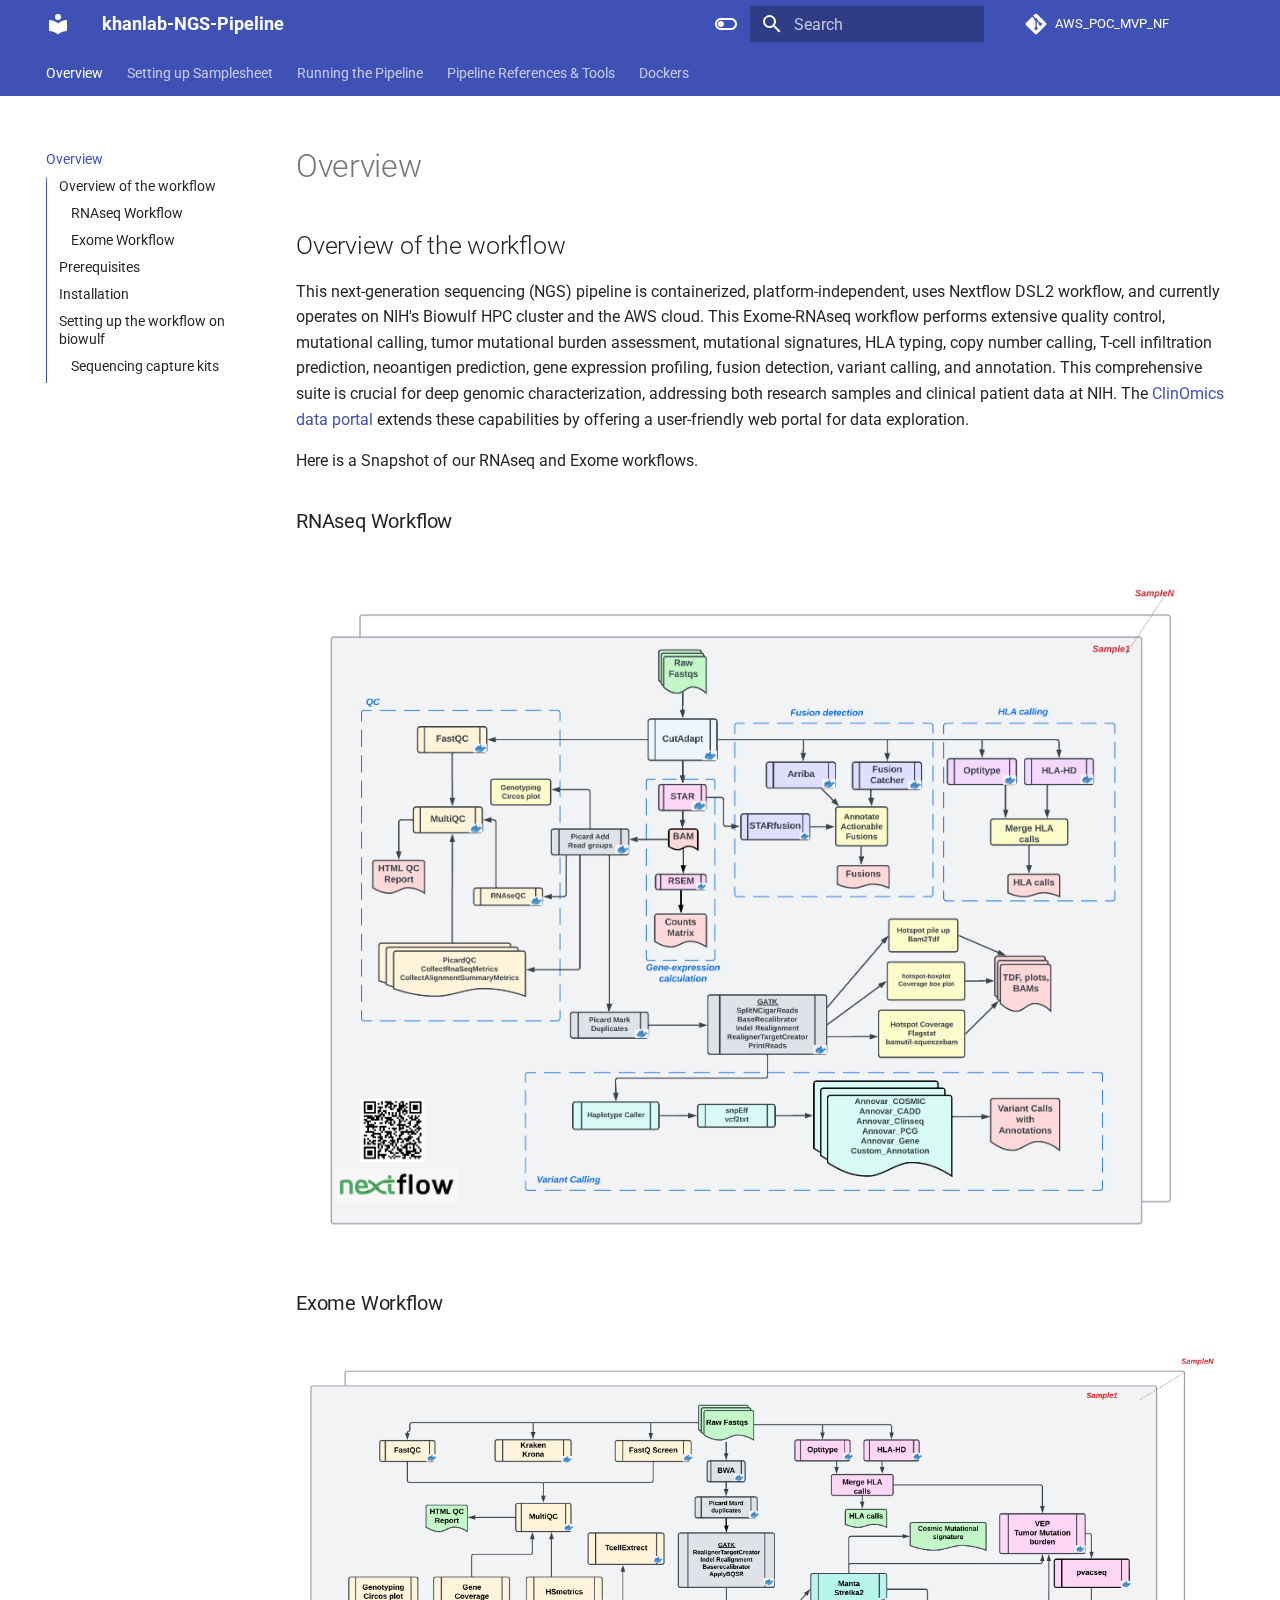
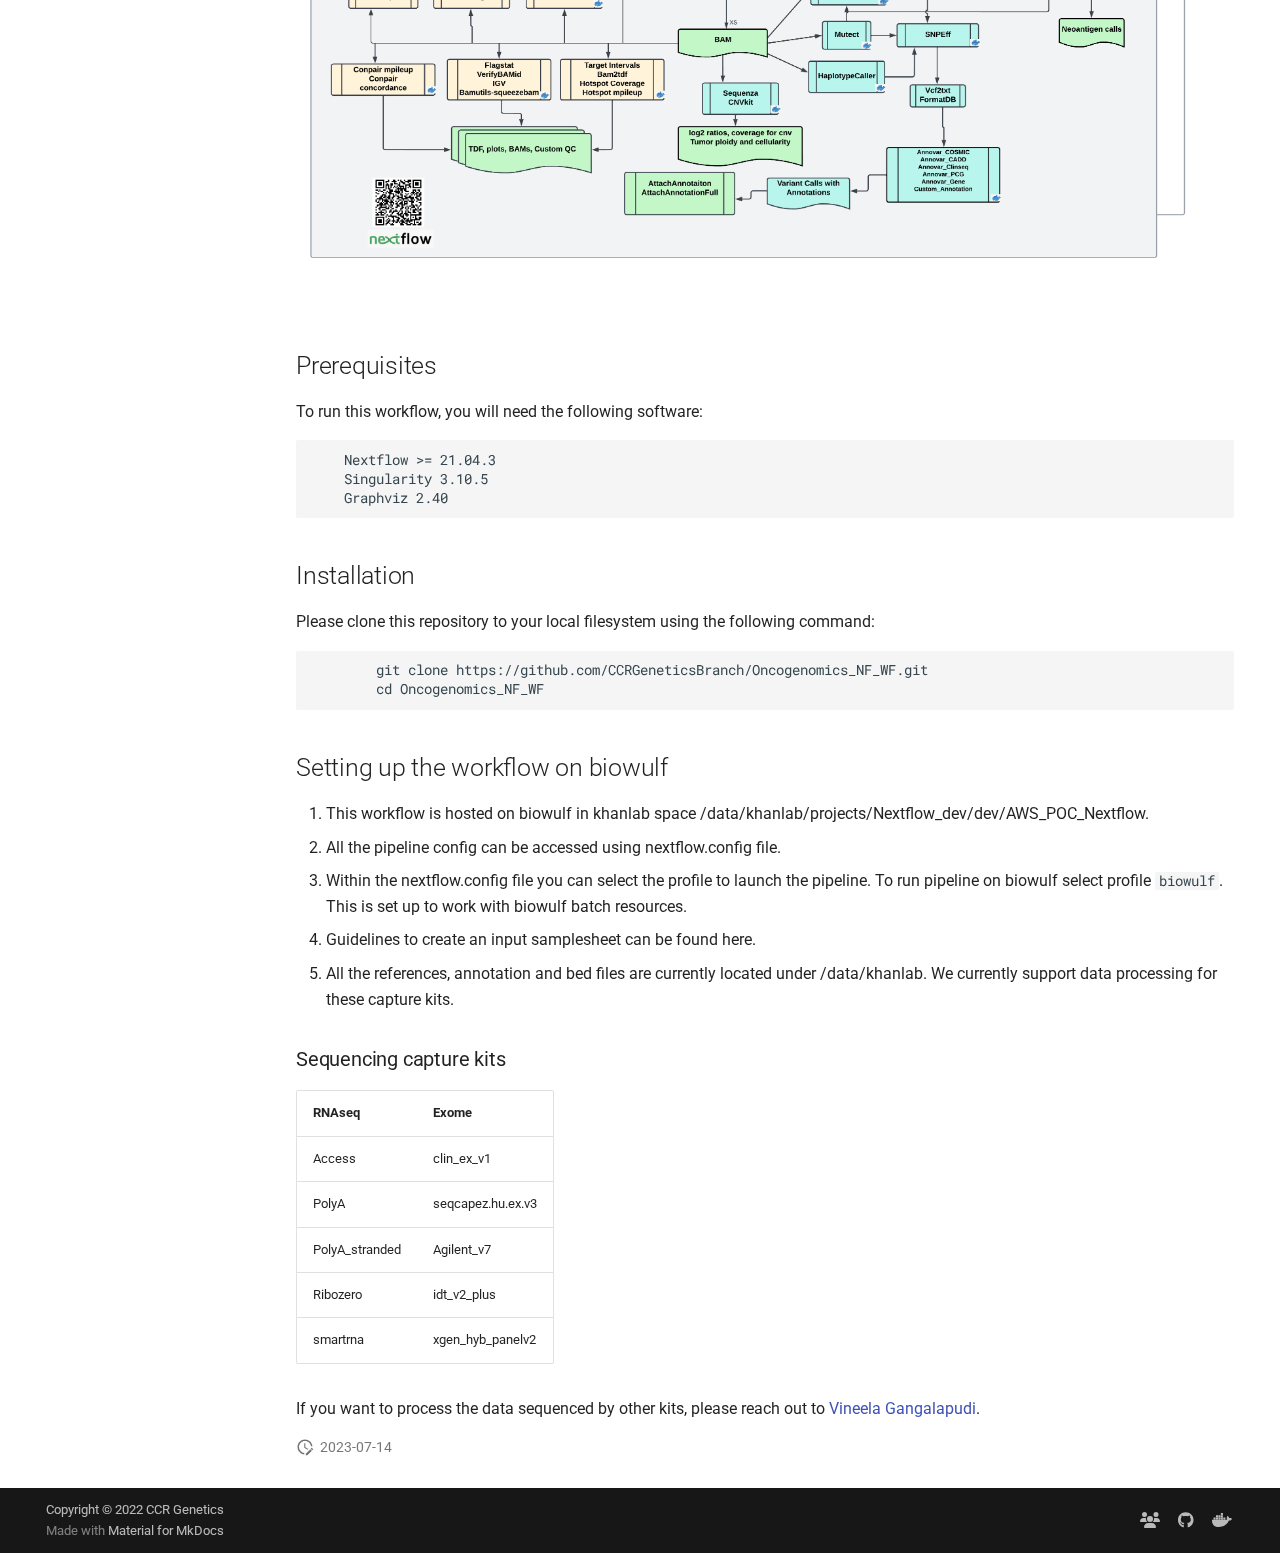
==== commit 1d7da876: "Deployed 45d70aa with MkDocs version: 1.6.0" ====
--- a/index.html
+++ b/index.html
@@ -1,45 +1,6 @@
-<!doctype html><html lang=en class=no-js> <head><meta charset=utf-8><meta name=viewport content="width=device-width,initial-scale=1"><meta name=description content="The space will be used to provided documentation for khanlab NGS pipeline. "><meta name=author content="Vineela Gangalapudi"><link rel=icon href=assets/images/favicon.png><meta name=generator content="mkdocs-1.6.0, mkdocs-material-9.5.26"><title>khanlab-NGS-Pipeline</title><link rel=stylesheet href=assets/stylesheets/main.6543a935.min.css><link rel=stylesheet href=assets/stylesheets/palette.06af60db.min.css><link rel=preconnect href=https://fonts.gstatic.com crossorigin><link rel=stylesheet href="https://fonts.googleapis.com/css?family=Roboto:300,300i,400,400i,700,700i%7CRoboto+Mono:400,400i,700,700i&display=fallback"><style>:root{--md-text-font:"Roboto";--md-code-font:"Roboto Mono"}</style><script>__md_scope=new URL(".",location),__md_hash=e=>[...e].reduce((e,_)=>(e<<5)-e+_.charCodeAt(0),0),__md_get=(e,_=localStorage,t=__md_scope)=>JSON.parse(_.getItem(t.pathname+"."+e)),__md_set=(e,_,t=localStorage,a=__md_scope)=>{try{t.setItem(a.pathname+"."+e,JSON.stringify(_))}catch(e){}}</script></head> <body dir=ltr data-md-color-scheme=default data-md-color-primary=indigo data-md-color-accent=indigo> <input class=md-toggle data-md-toggle=drawer type=checkbox id=__drawer autocomplete=off> <input class=md-toggle data-md-toggle=search type=checkbox id=__search autocomplete=off> <label class=md-overlay for=__drawer></label> <div data-md-component=skip> <a href=#overview-of-the-workflow class=md-skip> Skip to content </a> </div> <div data-md-component=announce> </div> <div data-md-color-scheme=default data-md-component=outdated hidden> </div> <header class=md-header data-md-component=header> <nav class="md-header__inner md-grid" aria-label=Header> <a href=. title=khanlab-NGS-Pipeline class="md-header__button md-logo" aria-label=khanlab-NGS-Pipeline data-md-component=logo> <svg xmlns=http://www.w3.org/2000/svg viewbox="0 0 24 24"><path d="M12 8a3 3 0 0 0 3-3 3 3 0 0 0-3-3 3 3 0 0 0-3 3 3 3 0 0 0 3 3m0 3.54C9.64 9.35 6.5 8 3 8v11c3.5 0 6.64 1.35 9 3.54 2.36-2.19 5.5-3.54 9-3.54V8c-3.5 0-6.64 1.35-9 3.54Z"/></svg> </a> <label class="md-header__button md-icon" for=__drawer> <svg xmlns=http://www.w3.org/2000/svg viewbox="0 0 24 24"><path d="M3 6h18v2H3V6m0 5h18v2H3v-2m0 5h18v2H3v-2Z"/></svg> </label> <div class=md-header__title data-md-component=header-title> <div class=md-header__ellipsis> <div class=md-header__topic> <span class=md-ellipsis> khanlab-NGS-Pipeline </span> </div> <div class=md-header__topic data-md-component=header-topic> <span class=md-ellipsis> Profile-Run_upto_quants </span> </div> </div> </div> <form class=md-header__option data-md-component=palette> <input class=md-option data-md-color-media data-md-color-scheme=default data-md-color-primary=indigo data-md-color-accent=indigo aria-label="Switch to dark mode" type=radio name=__palette id=__palette_0> <label class="md-header__button md-icon" title="Switch to dark mode" for=__palette_1 hidden> <svg xmlns=http://www.w3.org/2000/svg viewbox="0 0 24 24"><path d="M17 6H7c-3.31 0-6 2.69-6 6s2.69 6 6 6h10c3.31 0 6-2.69 6-6s-2.69-6-6-6zm0 10H7c-2.21 0-4-1.79-4-4s1.79-4 4-4h10c2.21 0 4 1.79 4 4s-1.79 4-4 4zM7 9c-1.66 0-3 1.34-3 3s1.34 3 3 3 3-1.34 3-3-1.34-3-3-3z"/></svg> </label> <input class=md-option data-md-color-media data-md-color-scheme=slate data-md-color-primary=red data-md-color-accent=red aria-label="Switch to light mode" type=radio name=__palette id=__palette_1> <label class="md-header__button md-icon" title="Switch to light mode" for=__palette_0 hidden> <svg xmlns=http://www.w3.org/2000/svg viewbox="0 0 24 24"><path d="M17 7H7a5 5 0 0 0-5 5 5 5 0 0 0 5 5h10a5 5 0 0 0 5-5 5 5 0 0 0-5-5m0 8a3 3 0 0 1-3-3 3 3 0 0 1 3-3 3 3 0 0 1 3 3 3 3 0 0 1-3 3Z"/></svg> </label> </form> <script>var media,input,key,value,palette=__md_get("__palette");if(palette&&palette.color){"(prefers-color-scheme)"===palette.color.media&&(media=matchMedia("(prefers-color-scheme: light)"),input=document.querySelector(media.matches?"[data-md-color-media='(prefers-color-scheme: light)']":"[data-md-color-media='(prefers-color-scheme: dark)']"),palette.color.media=input.getAttribute("data-md-color-media"),palette.color.scheme=input.getAttribute("data-md-color-scheme"),palette.color.primary=input.getAttribute("data-md-color-primary"),palette.color.accent=input.getAttribute("data-md-color-accent"));for([key,value]of Object.entries(palette.color))document.body.setAttribute("data-md-color-"+key,value)}</script> <label class="md-header__button md-icon" for=__search> <svg xmlns=http://www.w3.org/2000/svg viewbox="0 0 24 24"><path d="M9.5 3A6.5 6.5 0 0 1 16 9.5c0 1.61-.59 3.09-1.56 4.23l.27.27h.79l5 5-1.5 1.5-5-5v-.79l-.27-.27A6.516 6.516 0 0 1 9.5 16 6.5 6.5 0 0 1 3 9.5 6.5 6.5 0 0 1 9.5 3m0 2C7 5 5 7 5 9.5S7 14 9.5 14 14 12 14 9.5 12 5 9.5 5Z"/></svg> </label> <div class=md-search data-md-component=search role=dialog> <label class=md-search__overlay for=__search></label> <div class=md-search__inner role=search> <form class=md-search__form name=search> <input type=text class=md-search__input name=query aria-label=Search placeholder=Search autocapitalize=off autocorrect=off autocomplete=off spellcheck=false data-md-component=search-query required> <label class="md-search__icon md-icon" for=__search> <svg xmlns=http://www.w3.org/2000/svg viewbox="0 0 24 24"><path d="M9.5 3A6.5 6.5 0 0 1 16 9.5c0 1.61-.59 3.09-1.56 4.23l.27.27h.79l5 5-1.5 1.5-5-5v-.79l-.27-.27A6.516 6.516 0 0 1 9.5 16 6.5 6.5 0 0 1 3 9.5 6.5 6.5 0 0 1 9.5 3m0 2C7 5 5 7 5 9.5S7 14 9.5 14 14 12 14 9.5 12 5 9.5 5Z"/></svg> <svg xmlns=http://www.w3.org/2000/svg viewbox="0 0 24 24"><path d="M20 11v2H8l5.5 5.5-1.42 1.42L4.16 12l7.92-7.92L13.5 5.5 8 11h12Z"/></svg> </label> <nav class=md-search__options aria-label=Search> <button type=reset class="md-search__icon md-icon" title=Clear aria-label=Clear tabindex=-1> <svg xmlns=http://www.w3.org/2000/svg viewbox="0 0 24 24"><path d="M19 6.41 17.59 5 12 10.59 6.41 5 5 6.41 10.59 12 5 17.59 6.41 19 12 13.41 17.59 19 19 17.59 13.41 12 19 6.41Z"/></svg> </button> </nav> </form> <div class=md-search__output> <div class=md-search__scrollwrap tabindex=0 data-md-scrollfix> <div class=md-search-result data-md-component=search-result> <div class=md-search-result__meta> Initializing search </div> <ol class=md-search-result__list role=presentation></ol> </div> </div> </div> </div> </div> <div class=md-header__source> <a href=https://github.com/CCRGeneticsBranch/AWS_POC_MVP_NF title="Go to repository" class=md-source data-md-component=source> <div class="md-source__icon md-icon"> <svg xmlns=http://www.w3.org/2000/svg viewbox="0 0 448 512"><!-- Font Awesome Free 6.5.2 by @fontawesome - https://fontawesome.com License - https://fontawesome.com/license/free (Icons: CC BY 4.0, Fonts: SIL OFL 1.1, Code: MIT License) Copyright 2024 Fonticons, Inc.--><path d="M439.55 236.05 244 40.45a28.87 28.87 0 0 0-40.81 0l-40.66 40.63 51.52 51.52c27.06-9.14 52.68 16.77 43.39 43.68l49.66 49.66c34.23-11.8 61.18 31 35.47 56.69-26.49 26.49-70.21-2.87-56-37.34L240.22 199v121.85c25.3 12.54 22.26 41.85 9.08 55a34.34 34.34 0 0 1-48.55 0c-17.57-17.6-11.07-46.91 11.25-56v-123c-20.8-8.51-24.6-30.74-18.64-45L142.57 101 8.45 235.14a28.86 28.86 0 0 0 0 40.81l195.61 195.6a28.86 28.86 0 0 0 40.8 0l194.69-194.69a28.86 28.86 0 0 0 0-40.81z"/></svg> </div> <div class=md-source__repository> AWS_POC_MVP_NF </div> </a> </div> </nav> </header> <div class=md-container data-md-component=container> <nav class=md-tabs aria-label=Tabs data-md-component=tabs> <div class=md-grid> <ul class=md-tabs__list> <li class="md-tabs__item md-tabs__item--active"> <a href=. class=md-tabs__link> Profile-Run_upto_quants </a> </li> </ul> </div> </nav> <main class=md-main data-md-component=main> <div class="md-main__inner md-grid"> <div class="md-sidebar md-sidebar--primary" data-md-component=sidebar data-md-type=navigation> <div class=md-sidebar__scrollwrap> <div class=md-sidebar__inner> <nav class="md-nav md-nav--primary md-nav--lifted md-nav--integrated" aria-label=Navigation data-md-level=0> <label class=md-nav__title for=__drawer> <a href=. title=khanlab-NGS-Pipeline class="md-nav__button md-logo" aria-label=khanlab-NGS-Pipeline data-md-component=logo> <svg xmlns=http://www.w3.org/2000/svg viewbox="0 0 24 24"><path d="M12 8a3 3 0 0 0 3-3 3 3 0 0 0-3-3 3 3 0 0 0-3 3 3 3 0 0 0 3 3m0 3.54C9.64 9.35 6.5 8 3 8v11c3.5 0 6.64 1.35 9 3.54 2.36-2.19 5.5-3.54 9-3.54V8c-3.5 0-6.64 1.35-9 3.54Z"/></svg> </a> khanlab-NGS-Pipeline </label> <div class=md-nav__source> <a href=https://github.com/CCRGeneticsBranch/AWS_POC_MVP_NF title="Go to repository" class=md-source data-md-component=source> <div class="md-source__icon md-icon"> <svg xmlns=http://www.w3.org/2000/svg viewbox="0 0 448 512"><!-- Font Awesome Free 6.5.2 by @fontawesome - https://fontawesome.com License - https://fontawesome.com/license/free (Icons: CC BY 4.0, Fonts: SIL OFL 1.1, Code: MIT License) Copyright 2024 Fonticons, Inc.--><path d="M439.55 236.05 244 40.45a28.87 28.87 0 0 0-40.81 0l-40.66 40.63 51.52 51.52c27.06-9.14 52.68 16.77 43.39 43.68l49.66 49.66c34.23-11.8 61.18 31 35.47 56.69-26.49 26.49-70.21-2.87-56-37.34L240.22 199v121.85c25.3 12.54 22.26 41.85 9.08 55a34.34 34.34 0 0 1-48.55 0c-17.57-17.6-11.07-46.91 11.25-56v-123c-20.8-8.51-24.6-30.74-18.64-45L142.57 101 8.45 235.14a28.86 28.86 0 0 0 0 40.81l195.61 195.6a28.86 28.86 0 0 0 40.8 0l194.69-194.69a28.86 28.86 0 0 0 0-40.81z"/></svg> </div> <div class=md-source__repository> AWS_POC_MVP_NF </div> </a> </div> <ul class=md-nav__list data-md-scrollfix> <li class="md-nav__item md-nav__item--active"> <input class="md-nav__toggle md-toggle" type=checkbox id=__toc> <label class="md-nav__link md-nav__link--active" for=__toc> <span class=md-ellipsis> Profile-Run_upto_quants </span> <span class="md-nav__icon md-icon"></span> </label> <a href=. class="md-nav__link md-nav__link--active"> <span class=md-ellipsis> Profile-Run_upto_quants </span> </a> <nav class="md-nav md-nav--secondary" aria-label="Table of contents"> <label class=md-nav__title for=__toc> <span class="md-nav__icon md-icon"></span> Table of contents </label> <ul class=md-nav__list data-md-component=toc data-md-scrollfix> <li class=md-nav__item> <a href=#overview-of-the-workflow class=md-nav__link> <span class=md-ellipsis> Overview of the workflow </span> </a> </li> <li class=md-nav__item> <a href=#prerequisites class=md-nav__link> <span class=md-ellipsis> Prerequisites </span> </a> </li> <li class=md-nav__item> <a href=#installation class=md-nav__link> <span class=md-ellipsis> Installation </span> </a> </li> <li class=md-nav__item> <a href=#setting-up-the-workflow-on-biowulf class=md-nav__link> <span class=md-ellipsis> Setting up the workflow on biowulf </span> </a> </li> <li class=md-nav__item> <a href=#running-the-workflow class=md-nav__link> <span class=md-ellipsis> Running the workflow. </span> </a> <nav class=md-nav aria-label="Running the workflow."> <ul class=md-nav__list> <li class=md-nav__item> <a href=#case1 class=md-nav__link> <span class=md-ellipsis> Case1: </span> </a> </li> <li class=md-nav__item> <a href=#case2 class=md-nav__link> <span class=md-ellipsis> Case2: </span> </a> </li> </ul> </nav> </li> <li class=md-nav__item> <a href=#workflow-log class=md-nav__link> <span class=md-ellipsis> Workflow log </span> </a> </li> <li class=md-nav__item> <a href=#workflow-resources class=md-nav__link> <span class=md-ellipsis> Workflow Resources </span> </a> </li> </ul> </nav> </li> </ul> </nav> </div> </div> </div> <div class=md-content data-md-component=content> <article class="md-content__inner md-typeset"> <h2 id=overview-of-the-workflow>Overview of the workflow<a class=headerlink href=#overview-of-the-workflow title="Permanent link">&para;</a></h2> <p>This RNAseq workflow, based on Nextflow, performs a series of tasks to analyze transcript abundances, identify variants, and perform quality control. It includes read trimming, paired-end alignment using STAR, quantification of transcript abundances, fusion calling, variant analysis using GATK, and annotation using Annovar. <img alt=RNAseq_workflow src=DAG_rnaseq.png></p> <h1 id=prerequisites>Prerequisites<a class=headerlink href=#prerequisites title="Permanent link">&para;</a></h1> <p>To run this workflow, you will need the following software: <div class=highlight><pre><span></span><code>    Nextflow &gt;= 21.04.3
+<!doctype html><html lang=en class=no-js> <head><meta charset=utf-8><meta name=viewport content="width=device-width,initial-scale=1"><meta name=description content="The space will be used to provided documentation for khanlab NGS pipeline. "><meta name=author content="Vineela Gangalapudi"><link href=samplesheet/ rel=next><link rel=icon href=assets/images/favicon.png><meta name=generator content="mkdocs-1.6.0, mkdocs-material-9.5.26"><title>khanlab-NGS-Pipeline</title><link rel=stylesheet href=assets/stylesheets/main.6543a935.min.css><link rel=stylesheet href=assets/stylesheets/palette.06af60db.min.css><link rel=preconnect href=https://fonts.gstatic.com crossorigin><link rel=stylesheet href="https://fonts.googleapis.com/css?family=Roboto:300,300i,400,400i,700,700i%7CRoboto+Mono:400,400i,700,700i&display=fallback"><style>:root{--md-text-font:"Roboto";--md-code-font:"Roboto Mono"}</style><script>__md_scope=new URL(".",location),__md_hash=e=>[...e].reduce((e,_)=>(e<<5)-e+_.charCodeAt(0),0),__md_get=(e,_=localStorage,t=__md_scope)=>JSON.parse(_.getItem(t.pathname+"."+e)),__md_set=(e,_,t=localStorage,a=__md_scope)=>{try{t.setItem(a.pathname+"."+e,JSON.stringify(_))}catch(e){}}</script></head> <body dir=ltr data-md-color-scheme=default data-md-color-primary=indigo data-md-color-accent=indigo> <input class=md-toggle data-md-toggle=drawer type=checkbox id=__drawer autocomplete=off> <input class=md-toggle data-md-toggle=search type=checkbox id=__search autocomplete=off> <label class=md-overlay for=__drawer></label> <div data-md-component=skip> <a href=#overview-of-the-workflow class=md-skip> Skip to content </a> </div> <div data-md-component=announce> </div> <div data-md-color-scheme=default data-md-component=outdated hidden> </div> <header class=md-header data-md-component=header> <nav class="md-header__inner md-grid" aria-label=Header> <a href=. title=khanlab-NGS-Pipeline class="md-header__button md-logo" aria-label=khanlab-NGS-Pipeline data-md-component=logo> <svg xmlns=http://www.w3.org/2000/svg viewbox="0 0 24 24"><path d="M12 8a3 3 0 0 0 3-3 3 3 0 0 0-3-3 3 3 0 0 0-3 3 3 3 0 0 0 3 3m0 3.54C9.64 9.35 6.5 8 3 8v11c3.5 0 6.64 1.35 9 3.54 2.36-2.19 5.5-3.54 9-3.54V8c-3.5 0-6.64 1.35-9 3.54Z"/></svg> </a> <label class="md-header__button md-icon" for=__drawer> <svg xmlns=http://www.w3.org/2000/svg viewbox="0 0 24 24"><path d="M3 6h18v2H3V6m0 5h18v2H3v-2m0 5h18v2H3v-2Z"/></svg> </label> <div class=md-header__title data-md-component=header-title> <div class=md-header__ellipsis> <div class=md-header__topic> <span class=md-ellipsis> khanlab-NGS-Pipeline </span> </div> <div class=md-header__topic data-md-component=header-topic> <span class=md-ellipsis> Overview </span> </div> </div> </div> <form class=md-header__option data-md-component=palette> <input class=md-option data-md-color-media data-md-color-scheme=default data-md-color-primary=indigo data-md-color-accent=indigo aria-label="Switch to dark mode" type=radio name=__palette id=__palette_0> <label class="md-header__button md-icon" title="Switch to dark mode" for=__palette_1 hidden> <svg xmlns=http://www.w3.org/2000/svg viewbox="0 0 24 24"><path d="M17 6H7c-3.31 0-6 2.69-6 6s2.69 6 6 6h10c3.31 0 6-2.69 6-6s-2.69-6-6-6zm0 10H7c-2.21 0-4-1.79-4-4s1.79-4 4-4h10c2.21 0 4 1.79 4 4s-1.79 4-4 4zM7 9c-1.66 0-3 1.34-3 3s1.34 3 3 3 3-1.34 3-3-1.34-3-3-3z"/></svg> </label> <input class=md-option data-md-color-media data-md-color-scheme=slate data-md-color-primary=red data-md-color-accent=red aria-label="Switch to light mode" type=radio name=__palette id=__palette_1> <label class="md-header__button md-icon" title="Switch to light mode" for=__palette_0 hidden> <svg xmlns=http://www.w3.org/2000/svg viewbox="0 0 24 24"><path d="M17 7H7a5 5 0 0 0-5 5 5 5 0 0 0 5 5h10a5 5 0 0 0 5-5 5 5 0 0 0-5-5m0 8a3 3 0 0 1-3-3 3 3 0 0 1 3-3 3 3 0 0 1 3 3 3 3 0 0 1-3 3Z"/></svg> </label> </form> <script>var media,input,key,value,palette=__md_get("__palette");if(palette&&palette.color){"(prefers-color-scheme)"===palette.color.media&&(media=matchMedia("(prefers-color-scheme: light)"),input=document.querySelector(media.matches?"[data-md-color-media='(prefers-color-scheme: light)']":"[data-md-color-media='(prefers-color-scheme: dark)']"),palette.color.media=input.getAttribute("data-md-color-media"),palette.color.scheme=input.getAttribute("data-md-color-scheme"),palette.color.primary=input.getAttribute("data-md-color-primary"),palette.color.accent=input.getAttribute("data-md-color-accent"));for([key,value]of Object.entries(palette.color))document.body.setAttribute("data-md-color-"+key,value)}</script> <label class="md-header__button md-icon" for=__search> <svg xmlns=http://www.w3.org/2000/svg viewbox="0 0 24 24"><path d="M9.5 3A6.5 6.5 0 0 1 16 9.5c0 1.61-.59 3.09-1.56 4.23l.27.27h.79l5 5-1.5 1.5-5-5v-.79l-.27-.27A6.516 6.516 0 0 1 9.5 16 6.5 6.5 0 0 1 3 9.5 6.5 6.5 0 0 1 9.5 3m0 2C7 5 5 7 5 9.5S7 14 9.5 14 14 12 14 9.5 12 5 9.5 5Z"/></svg> </label> <div class=md-search data-md-component=search role=dialog> <label class=md-search__overlay for=__search></label> <div class=md-search__inner role=search> <form class=md-search__form name=search> <input type=text class=md-search__input name=query aria-label=Search placeholder=Search autocapitalize=off autocorrect=off autocomplete=off spellcheck=false data-md-component=search-query required> <label class="md-search__icon md-icon" for=__search> <svg xmlns=http://www.w3.org/2000/svg viewbox="0 0 24 24"><path d="M9.5 3A6.5 6.5 0 0 1 16 9.5c0 1.61-.59 3.09-1.56 4.23l.27.27h.79l5 5-1.5 1.5-5-5v-.79l-.27-.27A6.516 6.516 0 0 1 9.5 16 6.5 6.5 0 0 1 3 9.5 6.5 6.5 0 0 1 9.5 3m0 2C7 5 5 7 5 9.5S7 14 9.5 14 14 12 14 9.5 12 5 9.5 5Z"/></svg> <svg xmlns=http://www.w3.org/2000/svg viewbox="0 0 24 24"><path d="M20 11v2H8l5.5 5.5-1.42 1.42L4.16 12l7.92-7.92L13.5 5.5 8 11h12Z"/></svg> </label> <nav class=md-search__options aria-label=Search> <button type=reset class="md-search__icon md-icon" title=Clear aria-label=Clear tabindex=-1> <svg xmlns=http://www.w3.org/2000/svg viewbox="0 0 24 24"><path d="M19 6.41 17.59 5 12 10.59 6.41 5 5 6.41 10.59 12 5 17.59 6.41 19 12 13.41 17.59 19 19 17.59 13.41 12 19 6.41Z"/></svg> </button> </nav> </form> <div class=md-search__output> <div class=md-search__scrollwrap tabindex=0 data-md-scrollfix> <div class=md-search-result data-md-component=search-result> <div class=md-search-result__meta> Initializing search </div> <ol class=md-search-result__list role=presentation></ol> </div> </div> </div> </div> </div> <div class=md-header__source> <a href=https://github.com/CCRGeneticsBranch/Oncogenomics_NF_WF title="Go to repository" class=md-source data-md-component=source> <div class="md-source__icon md-icon"> <svg xmlns=http://www.w3.org/2000/svg viewbox="0 0 448 512"><!-- Font Awesome Free 6.5.2 by @fontawesome - https://fontawesome.com License - https://fontawesome.com/license/free (Icons: CC BY 4.0, Fonts: SIL OFL 1.1, Code: MIT License) Copyright 2024 Fonticons, Inc.--><path d="M439.55 236.05 244 40.45a28.87 28.87 0 0 0-40.81 0l-40.66 40.63 51.52 51.52c27.06-9.14 52.68 16.77 43.39 43.68l49.66 49.66c34.23-11.8 61.18 31 35.47 56.69-26.49 26.49-70.21-2.87-56-37.34L240.22 199v121.85c25.3 12.54 22.26 41.85 9.08 55a34.34 34.34 0 0 1-48.55 0c-17.57-17.6-11.07-46.91 11.25-56v-123c-20.8-8.51-24.6-30.74-18.64-45L142.57 101 8.45 235.14a28.86 28.86 0 0 0 0 40.81l195.61 195.6a28.86 28.86 0 0 0 40.8 0l194.69-194.69a28.86 28.86 0 0 0 0-40.81z"/></svg> </div> <div class=md-source__repository> AWS_POC_MVP_NF </div> </a> </div> </nav> </header> <div class=md-container data-md-component=container> <nav class=md-tabs aria-label=Tabs data-md-component=tabs> <div class=md-grid> <ul class=md-tabs__list> <li class="md-tabs__item md-tabs__item--active"> <a href=. class=md-tabs__link> Overview </a> </li> <li class=md-tabs__item> <a href=samplesheet/ class=md-tabs__link> Setting up Samplesheet </a> </li> <li class=md-tabs__item> <a href=pipeline_launch/ class=md-tabs__link> Running the Pipeline </a> </li> <li class=md-tabs__item> <a href=references.md class=md-tabs__link> Pipeline References & Tools </a> </li> <li class=md-tabs__item> <a href=dockers.md class=md-tabs__link> Dockers </a> </li> </ul> </div> </nav> <main class=md-main data-md-component=main> <div class="md-main__inner md-grid"> <div class="md-sidebar md-sidebar--primary" data-md-component=sidebar data-md-type=navigation> <div class=md-sidebar__scrollwrap> <div class=md-sidebar__inner> <nav class="md-nav md-nav--primary md-nav--lifted md-nav--integrated" aria-label=Navigation data-md-level=0> <label class=md-nav__title for=__drawer> <a href=. title=khanlab-NGS-Pipeline class="md-nav__button md-logo" aria-label=khanlab-NGS-Pipeline data-md-component=logo> <svg xmlns=http://www.w3.org/2000/svg viewbox="0 0 24 24"><path d="M12 8a3 3 0 0 0 3-3 3 3 0 0 0-3-3 3 3 0 0 0-3 3 3 3 0 0 0 3 3m0 3.54C9.64 9.35 6.5 8 3 8v11c3.5 0 6.64 1.35 9 3.54 2.36-2.19 5.5-3.54 9-3.54V8c-3.5 0-6.64 1.35-9 3.54Z"/></svg> </a> khanlab-NGS-Pipeline </label> <div class=md-nav__source> <a href=https://github.com/CCRGeneticsBranch/Oncogenomics_NF_WF title="Go to repository" class=md-source data-md-component=source> <div class="md-source__icon md-icon"> <svg xmlns=http://www.w3.org/2000/svg viewbox="0 0 448 512"><!-- Font Awesome Free 6.5.2 by @fontawesome - https://fontawesome.com License - https://fontawesome.com/license/free (Icons: CC BY 4.0, Fonts: SIL OFL 1.1, Code: MIT License) Copyright 2024 Fonticons, Inc.--><path d="M439.55 236.05 244 40.45a28.87 28.87 0 0 0-40.81 0l-40.66 40.63 51.52 51.52c27.06-9.14 52.68 16.77 43.39 43.68l49.66 49.66c34.23-11.8 61.18 31 35.47 56.69-26.49 26.49-70.21-2.87-56-37.34L240.22 199v121.85c25.3 12.54 22.26 41.85 9.08 55a34.34 34.34 0 0 1-48.55 0c-17.57-17.6-11.07-46.91 11.25-56v-123c-20.8-8.51-24.6-30.74-18.64-45L142.57 101 8.45 235.14a28.86 28.86 0 0 0 0 40.81l195.61 195.6a28.86 28.86 0 0 0 40.8 0l194.69-194.69a28.86 28.86 0 0 0 0-40.81z"/></svg> </div> <div class=md-source__repository> AWS_POC_MVP_NF </div> </a> </div> <ul class=md-nav__list data-md-scrollfix> <li class="md-nav__item md-nav__item--active"> <input class="md-nav__toggle md-toggle" type=checkbox id=__toc> <label class="md-nav__link md-nav__link--active" for=__toc> <span class=md-ellipsis> Overview </span> <span class="md-nav__icon md-icon"></span> </label> <a href=. class="md-nav__link md-nav__link--active"> <span class=md-ellipsis> Overview </span> </a> <nav class="md-nav md-nav--secondary" aria-label="Table of contents"> <label class=md-nav__title for=__toc> <span class="md-nav__icon md-icon"></span> Table of contents </label> <ul class=md-nav__list data-md-component=toc data-md-scrollfix> <li class=md-nav__item> <a href=#overview-of-the-workflow class=md-nav__link> <span class=md-ellipsis> Overview of the workflow </span> </a> <nav class=md-nav aria-label="Overview of the workflow"> <ul class=md-nav__list> <li class=md-nav__item> <a href=#rnaseq-workflow class=md-nav__link> <span class=md-ellipsis> RNAseq Workflow </span> </a> </li> <li class=md-nav__item> <a href=#exome-workflow class=md-nav__link> <span class=md-ellipsis> Exome Workflow </span> </a> </li> </ul> </nav> </li> <li class=md-nav__item> <a href=#prerequisites class=md-nav__link> <span class=md-ellipsis> Prerequisites </span> </a> </li> <li class=md-nav__item> <a href=#installation class=md-nav__link> <span class=md-ellipsis> Installation </span> </a> </li> <li class=md-nav__item> <a href=#setting-up-the-workflow-on-biowulf class=md-nav__link> <span class=md-ellipsis> Setting up the workflow on biowulf </span> </a> <nav class=md-nav aria-label="Setting up the workflow on biowulf"> <ul class=md-nav__list> <li class=md-nav__item> <a href=#sequencing-capture-kits class=md-nav__link> <span class=md-ellipsis> Sequencing capture kits </span> </a> </li> </ul> </nav> </li> </ul> </nav> </li> <li class=md-nav__item> <a href=samplesheet/ class=md-nav__link> <span class=md-ellipsis> Setting up Samplesheet </span> </a> </li> <li class=md-nav__item> <a href=pipeline_launch/ class=md-nav__link> <span class=md-ellipsis> Running the Pipeline </span> </a> </li> <li class=md-nav__item> <a href=references.md class=md-nav__link> <span class=md-ellipsis> Pipeline References & Tools </span> </a> </li> <li class=md-nav__item> <a href=dockers.md class=md-nav__link> <span class=md-ellipsis> Dockers </span> </a> </li> </ul> </nav> </div> </div> </div> <div class=md-content data-md-component=content> <article class="md-content__inner md-typeset"> <h1>Overview</h1> <h2 id=overview-of-the-workflow>Overview of the workflow<a class=headerlink href=#overview-of-the-workflow title="Permanent link">&para;</a></h2> <p>This next-generation sequencing (NGS) pipeline is containerized, platform-independent, uses Nextflow DSL2 workflow, and currently operates on NIH's Biowulf HPC cluster and the AWS cloud. This Exome-RNAseq workflow performs extensive quality control, mutational calling, tumor mutational burden assessment, mutational signatures, HLA typing, copy number calling, T-cell infiltration prediction, neoantigen prediction, gene expression profiling, fusion detection, variant calling, and annotation. This comprehensive suite is crucial for deep genomic characterization, addressing both research samples and clinical patient data at NIH. The <a href=https://oncogenomics.ccr.cancer.gov/production/public/ >ClinOmics data portal</a> extends these capabilities by offering a user-friendly web portal for data exploration.</p> <p>Here is a Snapshot of our RNAseq and Exome workflows.</p> <h3 id=rnaseq-workflow>RNAseq Workflow<a class=headerlink href=#rnaseq-workflow title="Permanent link">&para;</a></h3> <p><img alt=RNAseq_workflow src=RNAseq_DAG.png></p> <h3 id=exome-workflow>Exome Workflow<a class=headerlink href=#exome-workflow title="Permanent link">&para;</a></h3> <p><img alt=Exome_workflow src=Exome_DAG.png></p> <h2 id=prerequisites>Prerequisites<a class=headerlink href=#prerequisites title="Permanent link">&para;</a></h2> <p>To run this workflow, you will need the following software: <div class=highlight><pre><span></span><code>    Nextflow &gt;= 21.04.3
     Singularity 3.10.5
     Graphviz 2.40
-</code></pre></div></p> <h1 id=installation>Installation<a class=headerlink href=#installation title="Permanent link">&para;</a></h1> <p>Please clone this repository to your local filesystem using the following command:</p> <div class=highlight><pre><span></span><code>        git clone https://github.com/CCRGeneticsBranch/AWS_POC_Nextflow.git
-        cd AWS_POC_Nextflow/ 
-        git checkout feature/casename
-</code></pre></div> <h1 id=setting-up-the-workflow-on-biowulf>Setting up the workflow on biowulf<a class=headerlink href=#setting-up-the-workflow-on-biowulf title="Permanent link">&para;</a></h1> <ol> <li>The workflow is hosted on biowulf in khanlab space /data/khanlab/projects/Nextflow_dev/AWS_POC_Nextflow.</li> <li>All the pipeline config can be accessed using nextflow.config file. The workflow config is currently set up to work with Biowulf batch resources.</li> <li>For initial testing purposes we suggest running the workflow with outdir pointed to /data/khanlab2/NF_benchmarking. If needed, modify the path for the <code>export OUTDIR</code> variable in the script <code>nf.sh</code> </li> </ol> <h1 id=running-the-workflow>Running the workflow.<a class=headerlink href=#running-the-workflow title="Permanent link">&para;</a></h1> <p>The workflow can be started by executing the <code>launch.sh</code> script in a interactive node. This wrapper script spawns new jobs and submits them to the SLURM scheduling system.</p> <div class=highlight><pre><span></span><code>       sh launch.sh tag /path/to/samplesheet        
-       This script takes two inputs
-       Provide Tag argument - This will add a tag to your resultsdir.
-       Provide samplesheet with complete path
-       example: sh launch.sh projectname /path/to/samplesheet  #this will create work.projectname and results.projectname folders under `OUTDIR` path.
-</code></pre></div> <h3 id=case1>Case1:<a class=headerlink href=#case1 title="Permanent link">&para;</a></h3> <p>Test samplesheet with subsamples is available here <code>/data/khanlab/projects/Nextflow_dev/testing/exome-rnaseq_samplesheet.csv</code></p> <h3 id=case2>Case2:<a class=headerlink href=#case2 title="Permanent link">&para;</a></h3> <p>Test samplesheet with 20 samples is available here <code>/data/khanlab/projects/Nextflow_dev/testing/20_samplesheet.csv</code></p> <p>To ensure you dont run into permission issues please run the #Case1 before launching full samples with #Case2</p> <p>The following command should kick initiate the pipeline and display the status.</p> <p><code>sh launch.sh vg0416 /data/khanlab/projects/Nextflow_dev/testing/exome-rnaseq_samplesheet.csv</code> or <code>sbatch --mem=50g --time=24:00:00 sh launch vg0416 /data/khanlab/projects/Nextflow_dev/testing/exome-rnaseq_samplesheet.csv</code></p> <h1 id=workflow-log>Workflow log<a class=headerlink href=#workflow-log title="Permanent link">&para;</a></h1> <p>When the workflow is launched, it will produce a log that provides information about the pipeline execution, including the command line used, the version of Nextflow, the input folder path, the results directory, and the work directory.</p> <div class=highlight><pre><span></span><code>[gangalapudiv2@cn4305 AWS_POC_Nextflow]$ ./launch.sh vg0416
-[+] Loading singularity  3.10.5  on cn4305 
-[+] Loading java 17.0.3.1  ... 
-[+] Loading nextflow  23.04.1 
-[+] Loading Graphviz v 2.46.1  ... 
-NXF_HOME=/data/khanlab2/NF_benchmarking/results.vg0416/.nextflow
-nextflow run -c /vf/users/khanlab/projects/Nextflow_dev/AWS_POC_Nextflow/nextflow.config -profile biowulf_test_run_slurm 
-/vf/users/khanlab/projects/Nextflow_dev/AWS_POC_Nextflow/main.nf -resume -with-trace -with-timeline
-N E X T F L O W  ~  version 23.04.1
-Launching `/vf/users/khanlab/projects/Nextflow_dev/AWS_POC_Nextflow/main.nf` [gigantic_moriondo] DSL2 - revision: 47347c03a7
-R N A S E Q - N F   P I P E L I N E  
-===================================
-NF version   : 23.04.1
-runName      : gigantic_moriondo
-username     : gangalapudiv2
-configs      : [/vf/users/khanlab/projects/Nextflow_dev/AWS_POC_Nextflow/nextflow.config, 
-/vf/users/khanlab/projects/Nextflow_dev/AWS_POC_Nextflow/nextflow.config]
-profile      : biowulf_test_run_slurm
-cmd line     : nextflow run -c /vf/users/khanlab/projects/Nextflow_dev/AWS_POC_Nextflow/nextflow.config -profile biowulf_test_run_slurm 
-/vf/users/khanlab/projects/Nextflow_dev/AWS_POC_Nextflow/main.nf -resume -with-trace -with-timeline
-start time   : 2023-07-14T08:38:30.805092321-04:00
-projectDir   : /vf/users/khanlab/projects/Nextflow_dev/AWS_POC_Nextflow
-launchDir    : /gpfs/gsfs10/users/khanlab2/NF_benchmarking/results.vg0416
-workdDir     : /data/khanlab2/NF_benchmarking/work.vg0416
-homeDir      : /home/gangalapudiv2
-[bc/d5f459] process &gt; RNAseq_multiple_libs:Common_RNAseq_WF:Cutadapt (Test1c_R_T)                           [100%] 2 of 2, cached: 2 ✔
-[19/393899] process &gt; RNAseq_multiple_libs:Common_RNAseq_WF:Kraken (Test1_R_T)                              [100%] 2 of 2, cached: 2 ✔
-[a8/5dba33] process &gt; RNAseq_multiple_libs:Common_RNAseq_WF:Krona (Test1c_R_T)                              [100%] 2 of 2, cached: 2 ✔
-[a1/839bd7] process &gt; RNAseq_multiple_libs:Common_RNAseq_WF:Fastqc (Test1c_R_T)                             [100%] 2 of 2, cached: 2 ✔
-[6b/05eb55] process &gt; RNAseq_multiple_libs:Common_RNAseq_WF:Star_RSEM:Star (Test1_R_T)                      [100%] 2 of 2, cached: 2 ✔
-[ad/fe60ba] process &gt; RNAseq_multiple_libs:Common_RNAseq_WF:Star_RSEM:Strandedness (Test1_R_T)              [100%] 2 of 2, cached: 2 ✔
-[d5/1866a1] process &gt; RNAseq_multiple_libs:Common_RNAseq_WF:Star_RSEM:Rsem (Test1_R_T)                      [100%] 2 of 2, cached: 2 ✔
-[70/0bb5d2] process &gt; RNAseq_multiple_libs:Common_RNAseq_WF:Fusion_calling:Arriba (Test1c_R_T)              [100%] 2 of 2, cached: 2 ✔
-</code></pre></div> <h1 id=workflow-resources>Workflow Resources<a class=headerlink href=#workflow-resources title="Permanent link">&para;</a></h1> <p>$Script_home ---&gt; data/khanlab/projects/Nextflow_dev/AWS_POC_Nextflow $Script_home/nextflow.config ---&gt; All the pipeline config resources are called from this file. We are using <code>biowulf_test_run_slurm</code> profile to run the samples on biowulf. $Script_home/config ---&gt; Cluster config, singularity config, docker config and params config are located here</p> <aside class=md-source-file> <span class=md-source-file__fact> <span class=md-icon title="Last update"> <svg xmlns=http://www.w3.org/2000/svg viewbox="0 0 24 24"><path d="M21 13.1c-.1 0-.3.1-.4.2l-1 1 2.1 2.1 1-1c.2-.2.2-.6 0-.8l-1.3-1.3c-.1-.1-.2-.2-.4-.2m-1.9 1.8-6.1 6V23h2.1l6.1-6.1-2.1-2M12.5 7v5.2l4 2.4-1 1L11 13V7h1.5M11 21.9c-5.1-.5-9-4.8-9-9.9C2 6.5 6.5 2 12 2c5.3 0 9.6 4.1 10 9.3-.3-.1-.6-.2-1-.2s-.7.1-1 .2C19.6 7.2 16.2 4 12 4c-4.4 0-8 3.6-8 8 0 4.1 3.1 7.5 7.1 7.9l-.1.2v1.8Z"/></svg> </span> 2023-07-14 </span> </aside> </article> </div> <script>var target=document.getElementById(location.hash.slice(1));target&&target.name&&(target.checked=target.name.startsWith("__tabbed_"))</script> </div> <button type=button class="md-top md-icon" data-md-component=top hidden> <svg xmlns=http://www.w3.org/2000/svg viewbox="0 0 24 24"><path d="M13 20h-2V8l-5.5 5.5-1.42-1.42L12 4.16l7.92 7.92-1.42 1.42L13 8v12Z"/></svg> Back to top </button> </main> <footer class=md-footer> <div class="md-footer-meta md-typeset"> <div class="md-footer-meta__inner md-grid"> <div class=md-copyright> <div class=md-copyright__highlight> Copyright &copy; 2022 CCR Genetics </div> Made with <a href=https://squidfunk.github.io/mkdocs-material/ target=_blank rel=noopener> Material for MkDocs </a> </div> <div class=md-social> <a href=http://bioinformatics.cancer.gov target=_blank rel=noopener title=bioinformatics.cancer.gov class=md-social__link> <svg xmlns=http://www.w3.org/2000/svg viewbox="0 0 640 512"><!-- Font Awesome Free 6.5.2 by @fontawesome - https://fontawesome.com License - https://fontawesome.com/license/free (Icons: CC BY 4.0, Fonts: SIL OFL 1.1, Code: MIT License) Copyright 2024 Fonticons, Inc.--><path d="M144 0a80 80 0 1 1 0 160 80 80 0 1 1 0-160zm368 0a80 80 0 1 1 0 160 80 80 0 1 1 0-160zM0 298.7C0 239.8 47.8 192 106.7 192h42.7c15.9 0 31 3.5 44.6 9.7-1.3 7.2-1.9 14.7-1.9 22.3 0 38.2 16.8 72.5 43.3 96H21.3C9.6 320 0 310.4 0 298.7zM405.3 320h-.7c26.6-23.5 43.3-57.8 43.3-96 0-7.6-.7-15-1.9-22.3 13.6-6.3 28.7-9.7 44.6-9.7h42.7c58.9 0 106.7 47.8 106.7 106.7 0 11.8-9.6 21.3-21.3 21.3H405.3zM224 224a96 96 0 1 1 192 0 96 96 0 1 1-192 0zm-96 261.3c0-73.6 59.7-133.3 133.3-133.3h117.4c73.6 0 133.3 59.7 133.3 133.3 0 14.7-11.9 26.7-26.7 26.7H154.7c-14.7 0-26.7-11.9-26.7-26.7z"/></svg> </a> <a href=https://github.com/CCRGeneticsBranch target=_blank rel=noopener title=github.com class=md-social__link> <svg xmlns=http://www.w3.org/2000/svg viewbox="0 0 496 512"><!-- Font Awesome Free 6.5.2 by @fontawesome - https://fontawesome.com License - https://fontawesome.com/license/free (Icons: CC BY 4.0, Fonts: SIL OFL 1.1, Code: MIT License) Copyright 2024 Fonticons, Inc.--><path d="M165.9 397.4c0 2-2.3 3.6-5.2 3.6-3.3.3-5.6-1.3-5.6-3.6 0-2 2.3-3.6 5.2-3.6 3-.3 5.6 1.3 5.6 3.6zm-31.1-4.5c-.7 2 1.3 4.3 4.3 4.9 2.6 1 5.6 0 6.2-2s-1.3-4.3-4.3-5.2c-2.6-.7-5.5.3-6.2 2.3zm44.2-1.7c-2.9.7-4.9 2.6-4.6 4.9.3 2 2.9 3.3 5.9 2.6 2.9-.7 4.9-2.6 4.6-4.6-.3-1.9-3-3.2-5.9-2.9zM244.8 8C106.1 8 0 113.3 0 252c0 110.9 69.8 205.8 169.5 239.2 12.8 2.3 17.3-5.6 17.3-12.1 0-6.2-.3-40.4-.3-61.4 0 0-70 15-84.7-29.8 0 0-11.4-29.1-27.8-36.6 0 0-22.9-15.7 1.6-15.4 0 0 24.9 2 38.6 25.8 21.9 38.6 58.6 27.5 72.9 20.9 2.3-16 8.8-27.1 16-33.7-55.9-6.2-112.3-14.3-112.3-110.5 0-27.5 7.6-41.3 23.6-58.9-2.6-6.5-11.1-33.3 2.6-67.9 20.9-6.5 69 27 69 27 20-5.6 41.5-8.5 62.8-8.5s42.8 2.9 62.8 8.5c0 0 48.1-33.6 69-27 13.7 34.7 5.2 61.4 2.6 67.9 16 17.7 25.8 31.5 25.8 58.9 0 96.5-58.9 104.2-114.8 110.5 9.2 7.9 17 22.9 17 46.4 0 33.7-.3 75.4-.3 83.6 0 6.5 4.6 14.4 17.3 12.1C428.2 457.8 496 362.9 496 252 496 113.3 383.5 8 244.8 8zM97.2 352.9c-1.3 1-1 3.3.7 5.2 1.6 1.6 3.9 2.3 5.2 1 1.3-1 1-3.3-.7-5.2-1.6-1.6-3.9-2.3-5.2-1zm-10.8-8.1c-.7 1.3.3 2.9 2.3 3.9 1.6 1 3.6.7 4.3-.7.7-1.3-.3-2.9-2.3-3.9-2-.6-3.6-.3-4.3.7zm32.4 35.6c-1.6 1.3-1 4.3 1.3 6.2 2.3 2.3 5.2 2.6 6.5 1 1.3-1.3.7-4.3-1.3-6.2-2.2-2.3-5.2-2.6-6.5-1zm-11.4-14.7c-1.6 1-1.6 3.6 0 5.9 1.6 2.3 4.3 3.3 5.6 2.3 1.6-1.3 1.6-3.9 0-6.2-1.4-2.3-4-3.3-5.6-2z"/></svg> </a> <a href=https://hub.docker.com/orgs/nciccbr/repositories target=_blank rel=noopener title=hub.docker.com class=md-social__link> <svg xmlns=http://www.w3.org/2000/svg viewbox="0 0 640 512"><!-- Font Awesome Free 6.5.2 by @fontawesome - https://fontawesome.com License - https://fontawesome.com/license/free (Icons: CC BY 4.0, Fonts: SIL OFL 1.1, Code: MIT License) Copyright 2024 Fonticons, Inc.--><path d="M349.9 236.3h-66.1v-59.4h66.1v59.4zm0-204.3h-66.1v60.7h66.1V32zm78.2 144.8H362v59.4h66.1v-59.4zm-156.3-72.1h-66.1v60.1h66.1v-60.1zm78.1 0h-66.1v60.1h66.1v-60.1zm276.8 100c-14.4-9.7-47.6-13.2-73.1-8.4-3.3-24-16.7-44.9-41.1-63.7l-14-9.3-9.3 14c-18.4 27.8-23.4 73.6-3.7 103.8-8.7 4.7-25.8 11.1-48.4 10.7H2.4c-8.7 50.8 5.8 116.8 44 162.1 37.1 43.9 92.7 66.2 165.4 66.2 157.4 0 273.9-72.5 328.4-204.2 21.4.4 67.6.1 91.3-45.2 1.5-2.5 6.6-13.2 8.5-17.1l-13.3-8.9zm-511.1-27.9h-66v59.4h66.1v-59.4zm78.1 0h-66.1v59.4h66.1v-59.4zm78.1 0h-66.1v59.4h66.1v-59.4zm-78.1-72.1h-66.1v60.1h66.1v-60.1z"/></svg> </a> </div> </div> </div> </footer> </div> <div class=md-dialog data-md-component=dialog> <div class="md-dialog__inner md-typeset"></div> </div> <script id=__config type=application/json>{"base": ".", "features": ["navigation.tabs", "navigation.top", "navigation.indexes", "toc.integrate"], "search": "assets/javascripts/workers/search.b8dbb3d2.min.js", "translations": {"clipboard.copied": "Copied to clipboard", "clipboard.copy": "Copy to clipboard", "search.result.more.one": "1 more on this page", "search.result.more.other": "# more on this page", "search.result.none": "No matching documents", "search.result.one": "1 matching document", "search.result.other": "# matching documents", "search.result.placeholder": "Type to start searching", "search.result.term.missing": "Missing", "select.version": "Select version"}, "version": {"provider": "mike"}}</script> <script src=assets/javascripts/bundle.ad660dcc.min.js></script> </body> </html>+</code></pre></div></p> <h2 id=installation>Installation<a class=headerlink href=#installation title="Permanent link">&para;</a></h2> <p>Please clone this repository to your local filesystem using the following command:</p> <div class=highlight><pre><span></span><code>        git clone https://github.com/CCRGeneticsBranch/Oncogenomics_NF_WF.git
+        cd Oncogenomics_NF_WF 
+</code></pre></div> <h2 id=setting-up-the-workflow-on-biowulf>Setting up the workflow on biowulf<a class=headerlink href=#setting-up-the-workflow-on-biowulf title="Permanent link">&para;</a></h2> <ol> <li>This workflow is hosted on biowulf in khanlab space /data/khanlab/projects/Nextflow_dev/dev/AWS_POC_Nextflow.</li> <li>All the pipeline config can be accessed using nextflow.config file.</li> <li>Within the nextflow.config file you can select the profile to launch the pipeline. To run pipeline on biowulf select profile <code>biowulf</code>. This is set up to work with biowulf batch resources.</li> <li>Guidelines to create an input samplesheet can be found here.</li> <li>All the references, annotation and bed files are currently located under /data/khanlab. We currently support data processing for these capture kits.</li> </ol> <h3 id=sequencing-capture-kits>Sequencing capture kits<a class=headerlink href=#sequencing-capture-kits title="Permanent link">&para;</a></h3> <table> <thead> <tr> <th>RNAseq</th> <th>Exome</th> </tr> </thead> <tbody> <tr> <td>Access</td> <td>clin_ex_v1</td> </tr> <tr> <td>PolyA</td> <td>seqcapez.hu.ex.v3</td> </tr> <tr> <td>PolyA_stranded</td> <td>Agilent_v7</td> </tr> <tr> <td>Ribozero</td> <td>idt_v2_plus</td> </tr> <tr> <td>smartrna</td> <td>xgen_hyb_panelv2</td> </tr> </tbody> </table> <p>If you want to process the data sequenced by other kits, please reach out to <a href=mailto:vineela.gangalapudi@nih.gov>Vineela Gangalapudi</a>.</p> <aside class=md-source-file> <span class=md-source-file__fact> <span class=md-icon title="Last update"> <svg xmlns=http://www.w3.org/2000/svg viewbox="0 0 24 24"><path d="M21 13.1c-.1 0-.3.1-.4.2l-1 1 2.1 2.1 1-1c.2-.2.2-.6 0-.8l-1.3-1.3c-.1-.1-.2-.2-.4-.2m-1.9 1.8-6.1 6V23h2.1l6.1-6.1-2.1-2M12.5 7v5.2l4 2.4-1 1L11 13V7h1.5M11 21.9c-5.1-.5-9-4.8-9-9.9C2 6.5 6.5 2 12 2c5.3 0 9.6 4.1 10 9.3-.3-.1-.6-.2-1-.2s-.7.1-1 .2C19.6 7.2 16.2 4 12 4c-4.4 0-8 3.6-8 8 0 4.1 3.1 7.5 7.1 7.9l-.1.2v1.8Z"/></svg> </span> 2023-07-14 </span> </aside> </article> </div> <script>var target=document.getElementById(location.hash.slice(1));target&&target.name&&(target.checked=target.name.startsWith("__tabbed_"))</script> </div> <button type=button class="md-top md-icon" data-md-component=top hidden> <svg xmlns=http://www.w3.org/2000/svg viewbox="0 0 24 24"><path d="M13 20h-2V8l-5.5 5.5-1.42-1.42L12 4.16l7.92 7.92-1.42 1.42L13 8v12Z"/></svg> Back to top </button> </main> <footer class=md-footer> <div class="md-footer-meta md-typeset"> <div class="md-footer-meta__inner md-grid"> <div class=md-copyright> <div class=md-copyright__highlight> Copyright &copy; 2022 CCR Genetics </div> Made with <a href=https://squidfunk.github.io/mkdocs-material/ target=_blank rel=noopener> Material for MkDocs </a> </div> <div class=md-social> <a href=http://bioinformatics.cancer.gov target=_blank rel=noopener title=bioinformatics.cancer.gov class=md-social__link> <svg xmlns=http://www.w3.org/2000/svg viewbox="0 0 640 512"><!-- Font Awesome Free 6.5.2 by @fontawesome - https://fontawesome.com License - https://fontawesome.com/license/free (Icons: CC BY 4.0, Fonts: SIL OFL 1.1, Code: MIT License) Copyright 2024 Fonticons, Inc.--><path d="M144 0a80 80 0 1 1 0 160 80 80 0 1 1 0-160zm368 0a80 80 0 1 1 0 160 80 80 0 1 1 0-160zM0 298.7C0 239.8 47.8 192 106.7 192h42.7c15.9 0 31 3.5 44.6 9.7-1.3 7.2-1.9 14.7-1.9 22.3 0 38.2 16.8 72.5 43.3 96H21.3C9.6 320 0 310.4 0 298.7zM405.3 320h-.7c26.6-23.5 43.3-57.8 43.3-96 0-7.6-.7-15-1.9-22.3 13.6-6.3 28.7-9.7 44.6-9.7h42.7c58.9 0 106.7 47.8 106.7 106.7 0 11.8-9.6 21.3-21.3 21.3H405.3zM224 224a96 96 0 1 1 192 0 96 96 0 1 1-192 0zm-96 261.3c0-73.6 59.7-133.3 133.3-133.3h117.4c73.6 0 133.3 59.7 133.3 133.3 0 14.7-11.9 26.7-26.7 26.7H154.7c-14.7 0-26.7-11.9-26.7-26.7z"/></svg> </a> <a href=https://github.com/CCRGeneticsBranch target=_blank rel=noopener title=github.com class=md-social__link> <svg xmlns=http://www.w3.org/2000/svg viewbox="0 0 496 512"><!-- Font Awesome Free 6.5.2 by @fontawesome - https://fontawesome.com License - https://fontawesome.com/license/free (Icons: CC BY 4.0, Fonts: SIL OFL 1.1, Code: MIT License) Copyright 2024 Fonticons, Inc.--><path d="M165.9 397.4c0 2-2.3 3.6-5.2 3.6-3.3.3-5.6-1.3-5.6-3.6 0-2 2.3-3.6 5.2-3.6 3-.3 5.6 1.3 5.6 3.6zm-31.1-4.5c-.7 2 1.3 4.3 4.3 4.9 2.6 1 5.6 0 6.2-2s-1.3-4.3-4.3-5.2c-2.6-.7-5.5.3-6.2 2.3zm44.2-1.7c-2.9.7-4.9 2.6-4.6 4.9.3 2 2.9 3.3 5.9 2.6 2.9-.7 4.9-2.6 4.6-4.6-.3-1.9-3-3.2-5.9-2.9zM244.8 8C106.1 8 0 113.3 0 252c0 110.9 69.8 205.8 169.5 239.2 12.8 2.3 17.3-5.6 17.3-12.1 0-6.2-.3-40.4-.3-61.4 0 0-70 15-84.7-29.8 0 0-11.4-29.1-27.8-36.6 0 0-22.9-15.7 1.6-15.4 0 0 24.9 2 38.6 25.8 21.9 38.6 58.6 27.5 72.9 20.9 2.3-16 8.8-27.1 16-33.7-55.9-6.2-112.3-14.3-112.3-110.5 0-27.5 7.6-41.3 23.6-58.9-2.6-6.5-11.1-33.3 2.6-67.9 20.9-6.5 69 27 69 27 20-5.6 41.5-8.5 62.8-8.5s42.8 2.9 62.8 8.5c0 0 48.1-33.6 69-27 13.7 34.7 5.2 61.4 2.6 67.9 16 17.7 25.8 31.5 25.8 58.9 0 96.5-58.9 104.2-114.8 110.5 9.2 7.9 17 22.9 17 46.4 0 33.7-.3 75.4-.3 83.6 0 6.5 4.6 14.4 17.3 12.1C428.2 457.8 496 362.9 496 252 496 113.3 383.5 8 244.8 8zM97.2 352.9c-1.3 1-1 3.3.7 5.2 1.6 1.6 3.9 2.3 5.2 1 1.3-1 1-3.3-.7-5.2-1.6-1.6-3.9-2.3-5.2-1zm-10.8-8.1c-.7 1.3.3 2.9 2.3 3.9 1.6 1 3.6.7 4.3-.7.7-1.3-.3-2.9-2.3-3.9-2-.6-3.6-.3-4.3.7zm32.4 35.6c-1.6 1.3-1 4.3 1.3 6.2 2.3 2.3 5.2 2.6 6.5 1 1.3-1.3.7-4.3-1.3-6.2-2.2-2.3-5.2-2.6-6.5-1zm-11.4-14.7c-1.6 1-1.6 3.6 0 5.9 1.6 2.3 4.3 3.3 5.6 2.3 1.6-1.3 1.6-3.9 0-6.2-1.4-2.3-4-3.3-5.6-2z"/></svg> </a> <a href=https://hub.docker.com/orgs/nciccbr/repositories target=_blank rel=noopener title=hub.docker.com class=md-social__link> <svg xmlns=http://www.w3.org/2000/svg viewbox="0 0 640 512"><!-- Font Awesome Free 6.5.2 by @fontawesome - https://fontawesome.com License - https://fontawesome.com/license/free (Icons: CC BY 4.0, Fonts: SIL OFL 1.1, Code: MIT License) Copyright 2024 Fonticons, Inc.--><path d="M349.9 236.3h-66.1v-59.4h66.1v59.4zm0-204.3h-66.1v60.7h66.1V32zm78.2 144.8H362v59.4h66.1v-59.4zm-156.3-72.1h-66.1v60.1h66.1v-60.1zm78.1 0h-66.1v60.1h66.1v-60.1zm276.8 100c-14.4-9.7-47.6-13.2-73.1-8.4-3.3-24-16.7-44.9-41.1-63.7l-14-9.3-9.3 14c-18.4 27.8-23.4 73.6-3.7 103.8-8.7 4.7-25.8 11.1-48.4 10.7H2.4c-8.7 50.8 5.8 116.8 44 162.1 37.1 43.9 92.7 66.2 165.4 66.2 157.4 0 273.9-72.5 328.4-204.2 21.4.4 67.6.1 91.3-45.2 1.5-2.5 6.6-13.2 8.5-17.1l-13.3-8.9zm-511.1-27.9h-66v59.4h66.1v-59.4zm78.1 0h-66.1v59.4h66.1v-59.4zm78.1 0h-66.1v59.4h66.1v-59.4zm-78.1-72.1h-66.1v60.1h66.1v-60.1z"/></svg> </a> </div> </div> </div> </footer> </div> <div class=md-dialog data-md-component=dialog> <div class="md-dialog__inner md-typeset"></div> </div> <script id=__config type=application/json>{"base": ".", "features": ["navigation.tabs", "navigation.top", "navigation.indexes", "toc.integrate"], "search": "assets/javascripts/workers/search.b8dbb3d2.min.js", "translations": {"clipboard.copied": "Copied to clipboard", "clipboard.copy": "Copy to clipboard", "search.result.more.one": "1 more on this page", "search.result.more.other": "# more on this page", "search.result.none": "No matching documents", "search.result.one": "1 matching document", "search.result.other": "# matching documents", "search.result.placeholder": "Type to start searching", "search.result.term.missing": "Missing", "select.version": "Select version"}, "version": {"provider": "mike"}}</script> <script src=assets/javascripts/bundle.ad660dcc.min.js></script> </body> </html>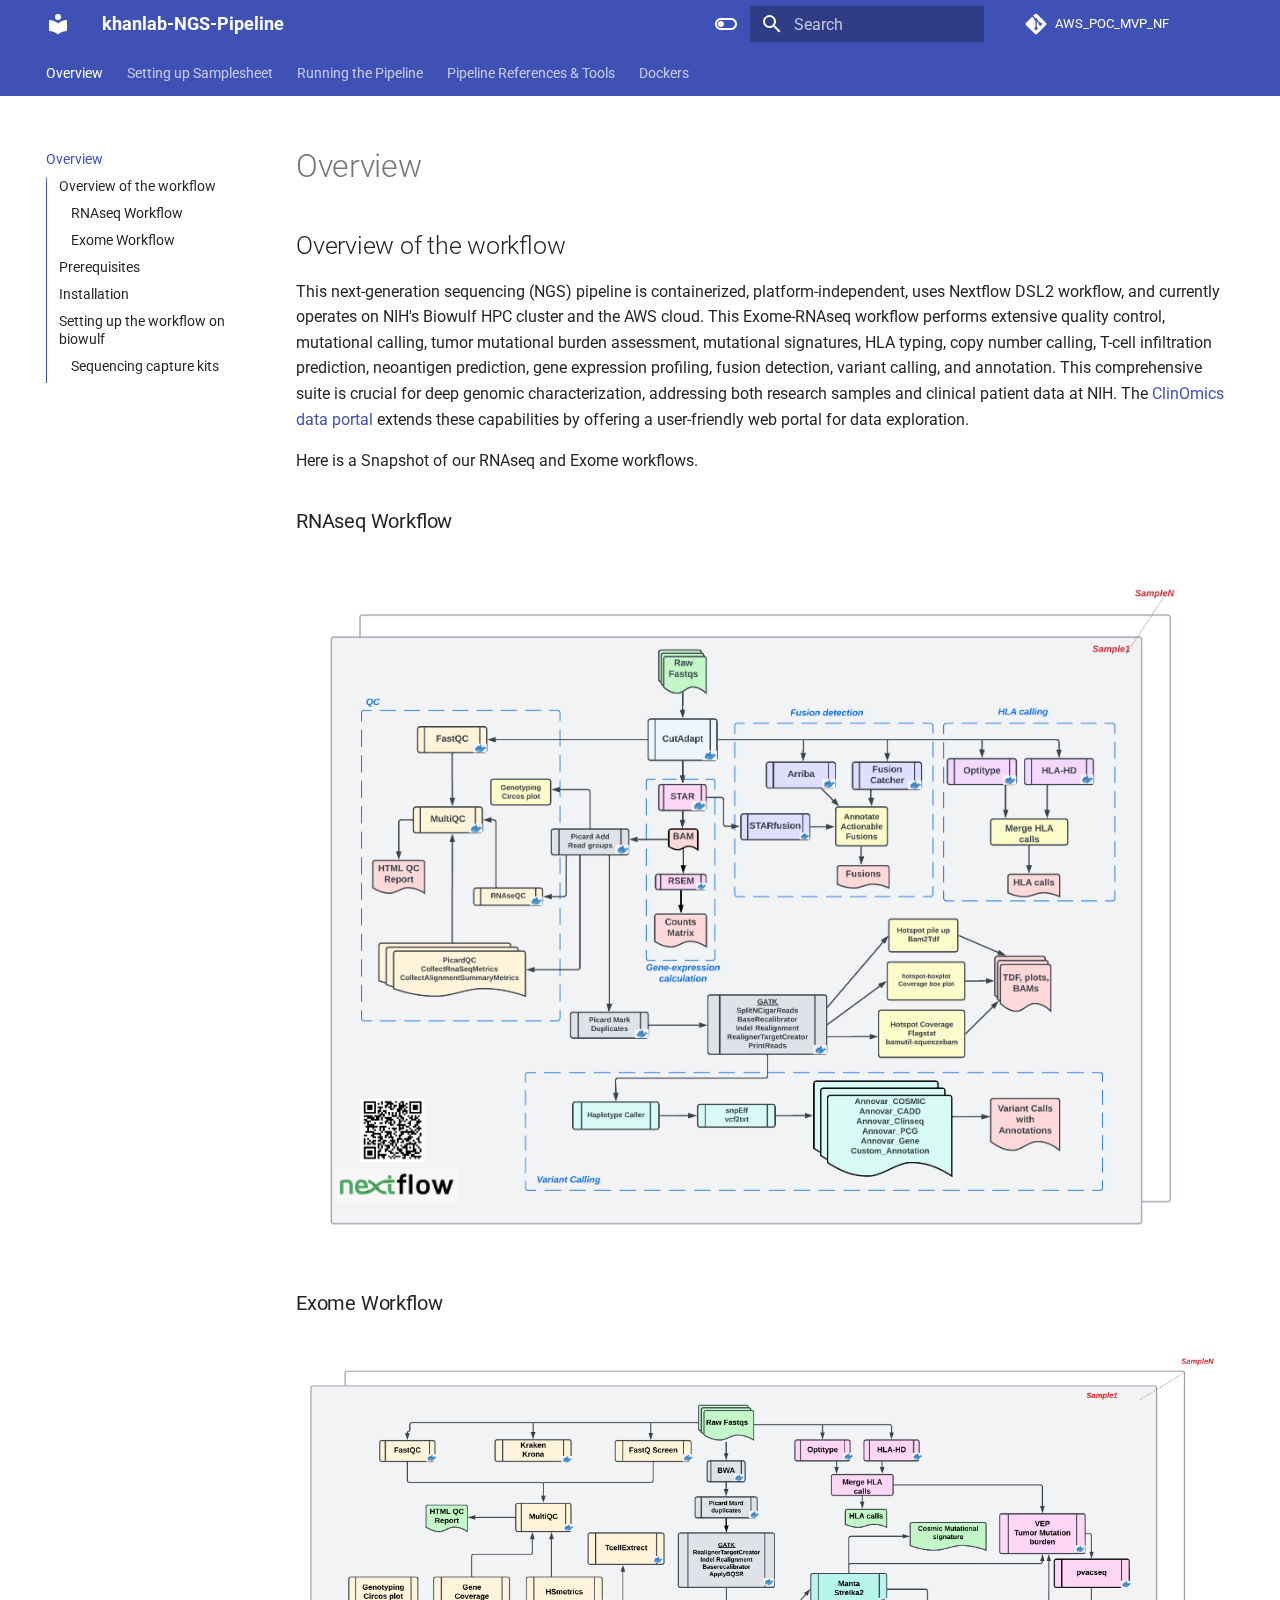
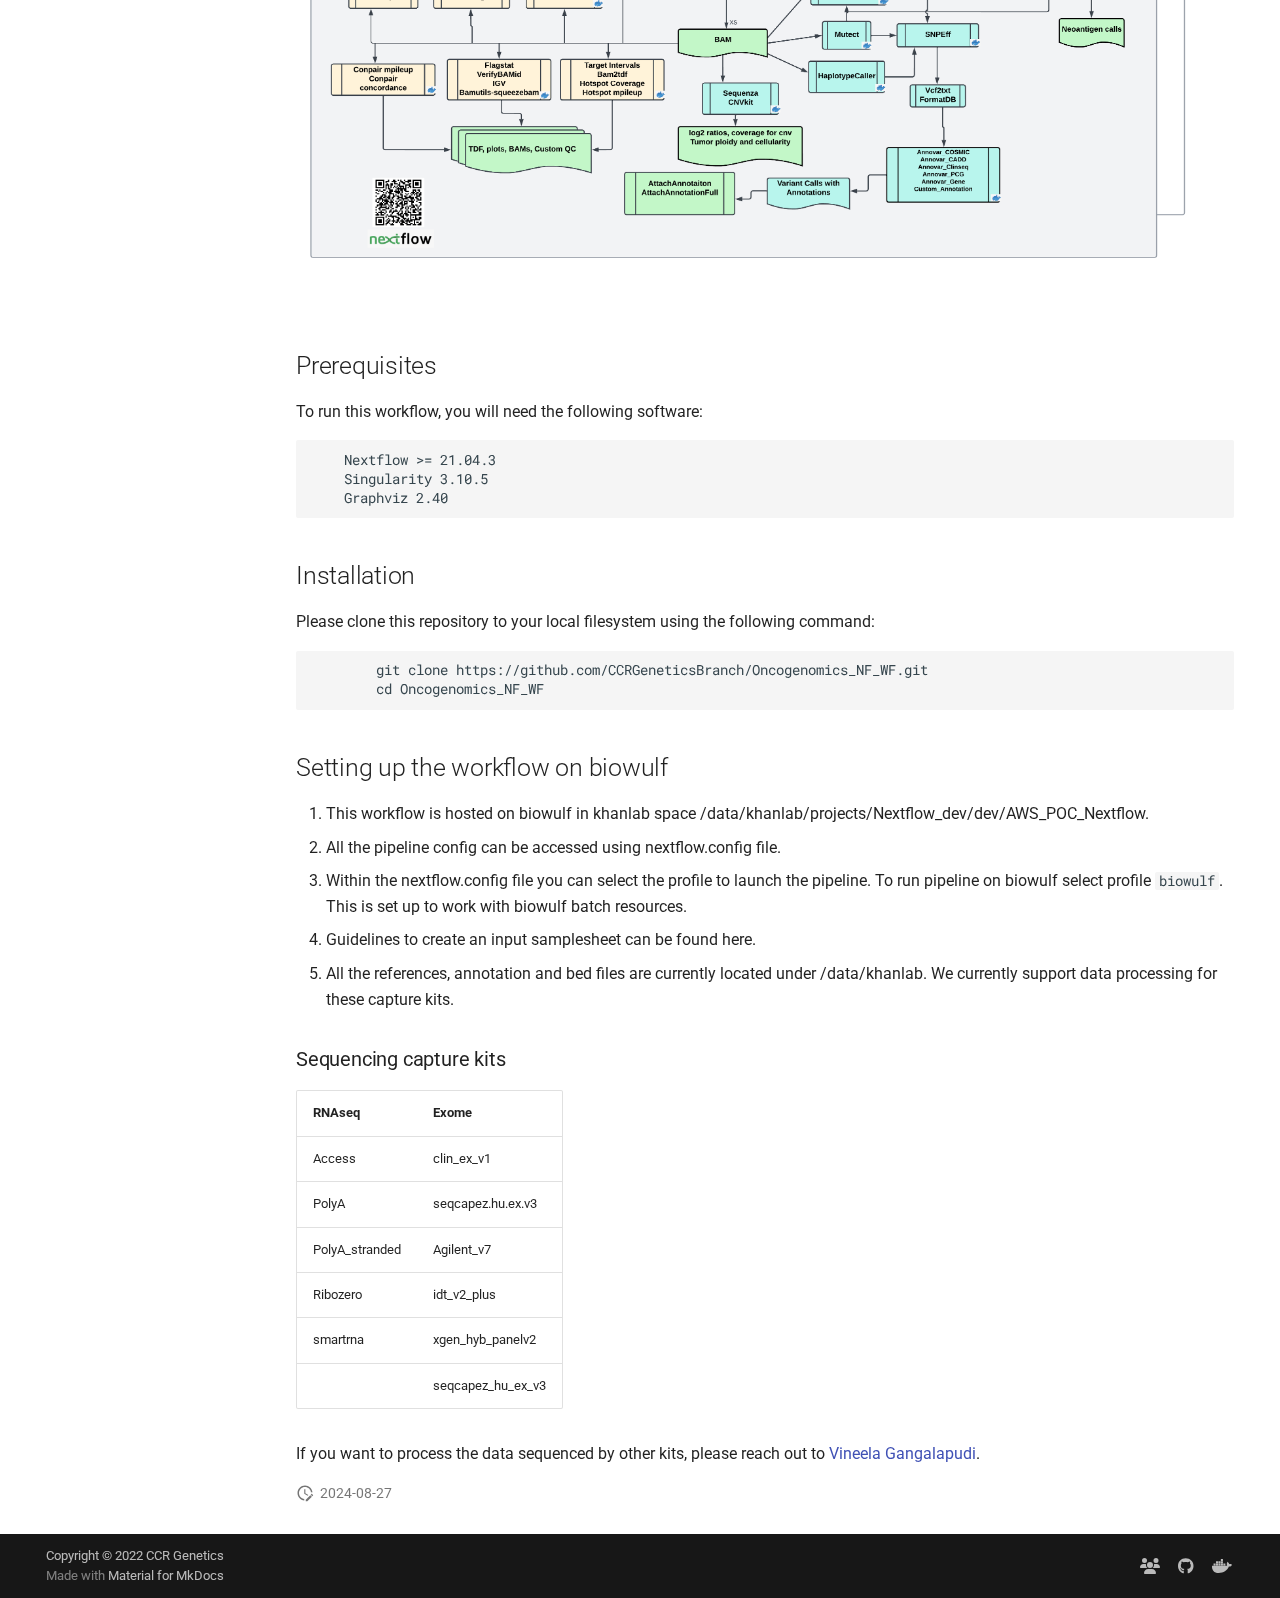
==== commit b551f750: "Deployed eea1c13 with MkDocs version: 1.6.0" ====
--- a/index.html
+++ b/index.html
@@ -1,6 +1,6 @@
-<!doctype html><html lang=en class=no-js> <head><meta charset=utf-8><meta name=viewport content="width=device-width,initial-scale=1"><meta name=description content="The space will be used to provided documentation for khanlab NGS pipeline. "><meta name=author content="Vineela Gangalapudi"><link href=samplesheet/ rel=next><link rel=icon href=assets/images/favicon.png><meta name=generator content="mkdocs-1.6.0, mkdocs-material-9.5.26"><title>khanlab-NGS-Pipeline</title><link rel=stylesheet href=assets/stylesheets/main.6543a935.min.css><link rel=stylesheet href=assets/stylesheets/palette.06af60db.min.css><link rel=preconnect href=https://fonts.gstatic.com crossorigin><link rel=stylesheet href="https://fonts.googleapis.com/css?family=Roboto:300,300i,400,400i,700,700i%7CRoboto+Mono:400,400i,700,700i&display=fallback"><style>:root{--md-text-font:"Roboto";--md-code-font:"Roboto Mono"}</style><script>__md_scope=new URL(".",location),__md_hash=e=>[...e].reduce((e,_)=>(e<<5)-e+_.charCodeAt(0),0),__md_get=(e,_=localStorage,t=__md_scope)=>JSON.parse(_.getItem(t.pathname+"."+e)),__md_set=(e,_,t=localStorage,a=__md_scope)=>{try{t.setItem(a.pathname+"."+e,JSON.stringify(_))}catch(e){}}</script></head> <body dir=ltr data-md-color-scheme=default data-md-color-primary=indigo data-md-color-accent=indigo> <input class=md-toggle data-md-toggle=drawer type=checkbox id=__drawer autocomplete=off> <input class=md-toggle data-md-toggle=search type=checkbox id=__search autocomplete=off> <label class=md-overlay for=__drawer></label> <div data-md-component=skip> <a href=#overview-of-the-workflow class=md-skip> Skip to content </a> </div> <div data-md-component=announce> </div> <div data-md-color-scheme=default data-md-component=outdated hidden> </div> <header class=md-header data-md-component=header> <nav class="md-header__inner md-grid" aria-label=Header> <a href=. title=khanlab-NGS-Pipeline class="md-header__button md-logo" aria-label=khanlab-NGS-Pipeline data-md-component=logo> <svg xmlns=http://www.w3.org/2000/svg viewbox="0 0 24 24"><path d="M12 8a3 3 0 0 0 3-3 3 3 0 0 0-3-3 3 3 0 0 0-3 3 3 3 0 0 0 3 3m0 3.54C9.64 9.35 6.5 8 3 8v11c3.5 0 6.64 1.35 9 3.54 2.36-2.19 5.5-3.54 9-3.54V8c-3.5 0-6.64 1.35-9 3.54Z"/></svg> </a> <label class="md-header__button md-icon" for=__drawer> <svg xmlns=http://www.w3.org/2000/svg viewbox="0 0 24 24"><path d="M3 6h18v2H3V6m0 5h18v2H3v-2m0 5h18v2H3v-2Z"/></svg> </label> <div class=md-header__title data-md-component=header-title> <div class=md-header__ellipsis> <div class=md-header__topic> <span class=md-ellipsis> khanlab-NGS-Pipeline </span> </div> <div class=md-header__topic data-md-component=header-topic> <span class=md-ellipsis> Overview </span> </div> </div> </div> <form class=md-header__option data-md-component=palette> <input class=md-option data-md-color-media data-md-color-scheme=default data-md-color-primary=indigo data-md-color-accent=indigo aria-label="Switch to dark mode" type=radio name=__palette id=__palette_0> <label class="md-header__button md-icon" title="Switch to dark mode" for=__palette_1 hidden> <svg xmlns=http://www.w3.org/2000/svg viewbox="0 0 24 24"><path d="M17 6H7c-3.31 0-6 2.69-6 6s2.69 6 6 6h10c3.31 0 6-2.69 6-6s-2.69-6-6-6zm0 10H7c-2.21 0-4-1.79-4-4s1.79-4 4-4h10c2.21 0 4 1.79 4 4s-1.79 4-4 4zM7 9c-1.66 0-3 1.34-3 3s1.34 3 3 3 3-1.34 3-3-1.34-3-3-3z"/></svg> </label> <input class=md-option data-md-color-media data-md-color-scheme=slate data-md-color-primary=red data-md-color-accent=red aria-label="Switch to light mode" type=radio name=__palette id=__palette_1> <label class="md-header__button md-icon" title="Switch to light mode" for=__palette_0 hidden> <svg xmlns=http://www.w3.org/2000/svg viewbox="0 0 24 24"><path d="M17 7H7a5 5 0 0 0-5 5 5 5 0 0 0 5 5h10a5 5 0 0 0 5-5 5 5 0 0 0-5-5m0 8a3 3 0 0 1-3-3 3 3 0 0 1 3-3 3 3 0 0 1 3 3 3 3 0 0 1-3 3Z"/></svg> </label> </form> <script>var media,input,key,value,palette=__md_get("__palette");if(palette&&palette.color){"(prefers-color-scheme)"===palette.color.media&&(media=matchMedia("(prefers-color-scheme: light)"),input=document.querySelector(media.matches?"[data-md-color-media='(prefers-color-scheme: light)']":"[data-md-color-media='(prefers-color-scheme: dark)']"),palette.color.media=input.getAttribute("data-md-color-media"),palette.color.scheme=input.getAttribute("data-md-color-scheme"),palette.color.primary=input.getAttribute("data-md-color-primary"),palette.color.accent=input.getAttribute("data-md-color-accent"));for([key,value]of Object.entries(palette.color))document.body.setAttribute("data-md-color-"+key,value)}</script> <label class="md-header__button md-icon" for=__search> <svg xmlns=http://www.w3.org/2000/svg viewbox="0 0 24 24"><path d="M9.5 3A6.5 6.5 0 0 1 16 9.5c0 1.61-.59 3.09-1.56 4.23l.27.27h.79l5 5-1.5 1.5-5-5v-.79l-.27-.27A6.516 6.516 0 0 1 9.5 16 6.5 6.5 0 0 1 3 9.5 6.5 6.5 0 0 1 9.5 3m0 2C7 5 5 7 5 9.5S7 14 9.5 14 14 12 14 9.5 12 5 9.5 5Z"/></svg> </label> <div class=md-search data-md-component=search role=dialog> <label class=md-search__overlay for=__search></label> <div class=md-search__inner role=search> <form class=md-search__form name=search> <input type=text class=md-search__input name=query aria-label=Search placeholder=Search autocapitalize=off autocorrect=off autocomplete=off spellcheck=false data-md-component=search-query required> <label class="md-search__icon md-icon" for=__search> <svg xmlns=http://www.w3.org/2000/svg viewbox="0 0 24 24"><path d="M9.5 3A6.5 6.5 0 0 1 16 9.5c0 1.61-.59 3.09-1.56 4.23l.27.27h.79l5 5-1.5 1.5-5-5v-.79l-.27-.27A6.516 6.516 0 0 1 9.5 16 6.5 6.5 0 0 1 3 9.5 6.5 6.5 0 0 1 9.5 3m0 2C7 5 5 7 5 9.5S7 14 9.5 14 14 12 14 9.5 12 5 9.5 5Z"/></svg> <svg xmlns=http://www.w3.org/2000/svg viewbox="0 0 24 24"><path d="M20 11v2H8l5.5 5.5-1.42 1.42L4.16 12l7.92-7.92L13.5 5.5 8 11h12Z"/></svg> </label> <nav class=md-search__options aria-label=Search> <button type=reset class="md-search__icon md-icon" title=Clear aria-label=Clear tabindex=-1> <svg xmlns=http://www.w3.org/2000/svg viewbox="0 0 24 24"><path d="M19 6.41 17.59 5 12 10.59 6.41 5 5 6.41 10.59 12 5 17.59 6.41 19 12 13.41 17.59 19 19 17.59 13.41 12 19 6.41Z"/></svg> </button> </nav> </form> <div class=md-search__output> <div class=md-search__scrollwrap tabindex=0 data-md-scrollfix> <div class=md-search-result data-md-component=search-result> <div class=md-search-result__meta> Initializing search </div> <ol class=md-search-result__list role=presentation></ol> </div> </div> </div> </div> </div> <div class=md-header__source> <a href=https://github.com/CCRGeneticsBranch/Oncogenomics_NF_WF title="Go to repository" class=md-source data-md-component=source> <div class="md-source__icon md-icon"> <svg xmlns=http://www.w3.org/2000/svg viewbox="0 0 448 512"><!-- Font Awesome Free 6.5.2 by @fontawesome - https://fontawesome.com License - https://fontawesome.com/license/free (Icons: CC BY 4.0, Fonts: SIL OFL 1.1, Code: MIT License) Copyright 2024 Fonticons, Inc.--><path d="M439.55 236.05 244 40.45a28.87 28.87 0 0 0-40.81 0l-40.66 40.63 51.52 51.52c27.06-9.14 52.68 16.77 43.39 43.68l49.66 49.66c34.23-11.8 61.18 31 35.47 56.69-26.49 26.49-70.21-2.87-56-37.34L240.22 199v121.85c25.3 12.54 22.26 41.85 9.08 55a34.34 34.34 0 0 1-48.55 0c-17.57-17.6-11.07-46.91 11.25-56v-123c-20.8-8.51-24.6-30.74-18.64-45L142.57 101 8.45 235.14a28.86 28.86 0 0 0 0 40.81l195.61 195.6a28.86 28.86 0 0 0 40.8 0l194.69-194.69a28.86 28.86 0 0 0 0-40.81z"/></svg> </div> <div class=md-source__repository> AWS_POC_MVP_NF </div> </a> </div> </nav> </header> <div class=md-container data-md-component=container> <nav class=md-tabs aria-label=Tabs data-md-component=tabs> <div class=md-grid> <ul class=md-tabs__list> <li class="md-tabs__item md-tabs__item--active"> <a href=. class=md-tabs__link> Overview </a> </li> <li class=md-tabs__item> <a href=samplesheet/ class=md-tabs__link> Setting up Samplesheet </a> </li> <li class=md-tabs__item> <a href=pipeline_launch/ class=md-tabs__link> Running the Pipeline </a> </li> <li class=md-tabs__item> <a href=references.md class=md-tabs__link> Pipeline References & Tools </a> </li> <li class=md-tabs__item> <a href=dockers.md class=md-tabs__link> Dockers </a> </li> </ul> </div> </nav> <main class=md-main data-md-component=main> <div class="md-main__inner md-grid"> <div class="md-sidebar md-sidebar--primary" data-md-component=sidebar data-md-type=navigation> <div class=md-sidebar__scrollwrap> <div class=md-sidebar__inner> <nav class="md-nav md-nav--primary md-nav--lifted md-nav--integrated" aria-label=Navigation data-md-level=0> <label class=md-nav__title for=__drawer> <a href=. title=khanlab-NGS-Pipeline class="md-nav__button md-logo" aria-label=khanlab-NGS-Pipeline data-md-component=logo> <svg xmlns=http://www.w3.org/2000/svg viewbox="0 0 24 24"><path d="M12 8a3 3 0 0 0 3-3 3 3 0 0 0-3-3 3 3 0 0 0-3 3 3 3 0 0 0 3 3m0 3.54C9.64 9.35 6.5 8 3 8v11c3.5 0 6.64 1.35 9 3.54 2.36-2.19 5.5-3.54 9-3.54V8c-3.5 0-6.64 1.35-9 3.54Z"/></svg> </a> khanlab-NGS-Pipeline </label> <div class=md-nav__source> <a href=https://github.com/CCRGeneticsBranch/Oncogenomics_NF_WF title="Go to repository" class=md-source data-md-component=source> <div class="md-source__icon md-icon"> <svg xmlns=http://www.w3.org/2000/svg viewbox="0 0 448 512"><!-- Font Awesome Free 6.5.2 by @fontawesome - https://fontawesome.com License - https://fontawesome.com/license/free (Icons: CC BY 4.0, Fonts: SIL OFL 1.1, Code: MIT License) Copyright 2024 Fonticons, Inc.--><path d="M439.55 236.05 244 40.45a28.87 28.87 0 0 0-40.81 0l-40.66 40.63 51.52 51.52c27.06-9.14 52.68 16.77 43.39 43.68l49.66 49.66c34.23-11.8 61.18 31 35.47 56.69-26.49 26.49-70.21-2.87-56-37.34L240.22 199v121.85c25.3 12.54 22.26 41.85 9.08 55a34.34 34.34 0 0 1-48.55 0c-17.57-17.6-11.07-46.91 11.25-56v-123c-20.8-8.51-24.6-30.74-18.64-45L142.57 101 8.45 235.14a28.86 28.86 0 0 0 0 40.81l195.61 195.6a28.86 28.86 0 0 0 40.8 0l194.69-194.69a28.86 28.86 0 0 0 0-40.81z"/></svg> </div> <div class=md-source__repository> AWS_POC_MVP_NF </div> </a> </div> <ul class=md-nav__list data-md-scrollfix> <li class="md-nav__item md-nav__item--active"> <input class="md-nav__toggle md-toggle" type=checkbox id=__toc> <label class="md-nav__link md-nav__link--active" for=__toc> <span class=md-ellipsis> Overview </span> <span class="md-nav__icon md-icon"></span> </label> <a href=. class="md-nav__link md-nav__link--active"> <span class=md-ellipsis> Overview </span> </a> <nav class="md-nav md-nav--secondary" aria-label="Table of contents"> <label class=md-nav__title for=__toc> <span class="md-nav__icon md-icon"></span> Table of contents </label> <ul class=md-nav__list data-md-component=toc data-md-scrollfix> <li class=md-nav__item> <a href=#overview-of-the-workflow class=md-nav__link> <span class=md-ellipsis> Overview of the workflow </span> </a> <nav class=md-nav aria-label="Overview of the workflow"> <ul class=md-nav__list> <li class=md-nav__item> <a href=#rnaseq-workflow class=md-nav__link> <span class=md-ellipsis> RNAseq Workflow </span> </a> </li> <li class=md-nav__item> <a href=#exome-workflow class=md-nav__link> <span class=md-ellipsis> Exome Workflow </span> </a> </li> </ul> </nav> </li> <li class=md-nav__item> <a href=#prerequisites class=md-nav__link> <span class=md-ellipsis> Prerequisites </span> </a> </li> <li class=md-nav__item> <a href=#installation class=md-nav__link> <span class=md-ellipsis> Installation </span> </a> </li> <li class=md-nav__item> <a href=#setting-up-the-workflow-on-biowulf class=md-nav__link> <span class=md-ellipsis> Setting up the workflow on biowulf </span> </a> <nav class=md-nav aria-label="Setting up the workflow on biowulf"> <ul class=md-nav__list> <li class=md-nav__item> <a href=#sequencing-capture-kits class=md-nav__link> <span class=md-ellipsis> Sequencing capture kits </span> </a> </li> </ul> </nav> </li> </ul> </nav> </li> <li class=md-nav__item> <a href=samplesheet/ class=md-nav__link> <span class=md-ellipsis> Setting up Samplesheet </span> </a> </li> <li class=md-nav__item> <a href=pipeline_launch/ class=md-nav__link> <span class=md-ellipsis> Running the Pipeline </span> </a> </li> <li class=md-nav__item> <a href=references.md class=md-nav__link> <span class=md-ellipsis> Pipeline References & Tools </span> </a> </li> <li class=md-nav__item> <a href=dockers.md class=md-nav__link> <span class=md-ellipsis> Dockers </span> </a> </li> </ul> </nav> </div> </div> </div> <div class=md-content data-md-component=content> <article class="md-content__inner md-typeset"> <h1>Overview</h1> <h2 id=overview-of-the-workflow>Overview of the workflow<a class=headerlink href=#overview-of-the-workflow title="Permanent link">&para;</a></h2> <p>This next-generation sequencing (NGS) pipeline is containerized, platform-independent, uses Nextflow DSL2 workflow, and currently operates on NIH's Biowulf HPC cluster and the AWS cloud. This Exome-RNAseq workflow performs extensive quality control, mutational calling, tumor mutational burden assessment, mutational signatures, HLA typing, copy number calling, T-cell infiltration prediction, neoantigen prediction, gene expression profiling, fusion detection, variant calling, and annotation. This comprehensive suite is crucial for deep genomic characterization, addressing both research samples and clinical patient data at NIH. The <a href=https://oncogenomics.ccr.cancer.gov/production/public/ >ClinOmics data portal</a> extends these capabilities by offering a user-friendly web portal for data exploration.</p> <p>Here is a Snapshot of our RNAseq and Exome workflows.</p> <h3 id=rnaseq-workflow>RNAseq Workflow<a class=headerlink href=#rnaseq-workflow title="Permanent link">&para;</a></h3> <p><img alt=RNAseq_workflow src=RNAseq_DAG.png></p> <h3 id=exome-workflow>Exome Workflow<a class=headerlink href=#exome-workflow title="Permanent link">&para;</a></h3> <p><img alt=Exome_workflow src=Exome_DAG.png></p> <h2 id=prerequisites>Prerequisites<a class=headerlink href=#prerequisites title="Permanent link">&para;</a></h2> <p>To run this workflow, you will need the following software: <div class=highlight><pre><span></span><code>    Nextflow &gt;= 21.04.3
+<!doctype html><html lang=en class=no-js> <head><meta charset=utf-8><meta name=viewport content="width=device-width,initial-scale=1"><meta name=description content="The space will be used to provided documentation for khanlab NGS pipeline."><meta name=author content="Vineela Gangalapudi"><link href=samplesheet/ rel=next><link rel=icon href=assets/images/favicon.png><meta name=generator content="mkdocs-1.6.0, mkdocs-material-9.5.26"><title>khanlab-NGS-Pipeline</title><link rel=stylesheet href=assets/stylesheets/main.6543a935.min.css><link rel=stylesheet href=assets/stylesheets/palette.06af60db.min.css><link rel=preconnect href=https://fonts.gstatic.com crossorigin><link rel=stylesheet href="https://fonts.googleapis.com/css?family=Roboto:300,300i,400,400i,700,700i%7CRoboto+Mono:400,400i,700,700i&display=fallback"><style>:root{--md-text-font:"Roboto";--md-code-font:"Roboto Mono"}</style><script>__md_scope=new URL(".",location),__md_hash=e=>[...e].reduce((e,_)=>(e<<5)-e+_.charCodeAt(0),0),__md_get=(e,_=localStorage,t=__md_scope)=>JSON.parse(_.getItem(t.pathname+"."+e)),__md_set=(e,_,t=localStorage,a=__md_scope)=>{try{t.setItem(a.pathname+"."+e,JSON.stringify(_))}catch(e){}}</script></head> <body dir=ltr data-md-color-scheme=default data-md-color-primary=indigo data-md-color-accent=indigo> <input class=md-toggle data-md-toggle=drawer type=checkbox id=__drawer autocomplete=off> <input class=md-toggle data-md-toggle=search type=checkbox id=__search autocomplete=off> <label class=md-overlay for=__drawer></label> <div data-md-component=skip> <a href=#overview-of-the-workflow class=md-skip> Skip to content </a> </div> <div data-md-component=announce> </div> <div data-md-color-scheme=default data-md-component=outdated hidden> </div> <header class=md-header data-md-component=header> <nav class="md-header__inner md-grid" aria-label=Header> <a href=. title=khanlab-NGS-Pipeline class="md-header__button md-logo" aria-label=khanlab-NGS-Pipeline data-md-component=logo> <svg xmlns=http://www.w3.org/2000/svg viewbox="0 0 24 24"><path d="M12 8a3 3 0 0 0 3-3 3 3 0 0 0-3-3 3 3 0 0 0-3 3 3 3 0 0 0 3 3m0 3.54C9.64 9.35 6.5 8 3 8v11c3.5 0 6.64 1.35 9 3.54 2.36-2.19 5.5-3.54 9-3.54V8c-3.5 0-6.64 1.35-9 3.54Z"/></svg> </a> <label class="md-header__button md-icon" for=__drawer> <svg xmlns=http://www.w3.org/2000/svg viewbox="0 0 24 24"><path d="M3 6h18v2H3V6m0 5h18v2H3v-2m0 5h18v2H3v-2Z"/></svg> </label> <div class=md-header__title data-md-component=header-title> <div class=md-header__ellipsis> <div class=md-header__topic> <span class=md-ellipsis> khanlab-NGS-Pipeline </span> </div> <div class=md-header__topic data-md-component=header-topic> <span class=md-ellipsis> Overview </span> </div> </div> </div> <form class=md-header__option data-md-component=palette> <input class=md-option data-md-color-media data-md-color-scheme=default data-md-color-primary=indigo data-md-color-accent=indigo aria-label="Switch to dark mode" type=radio name=__palette id=__palette_0> <label class="md-header__button md-icon" title="Switch to dark mode" for=__palette_1 hidden> <svg xmlns=http://www.w3.org/2000/svg viewbox="0 0 24 24"><path d="M17 6H7c-3.31 0-6 2.69-6 6s2.69 6 6 6h10c3.31 0 6-2.69 6-6s-2.69-6-6-6zm0 10H7c-2.21 0-4-1.79-4-4s1.79-4 4-4h10c2.21 0 4 1.79 4 4s-1.79 4-4 4zM7 9c-1.66 0-3 1.34-3 3s1.34 3 3 3 3-1.34 3-3-1.34-3-3-3z"/></svg> </label> <input class=md-option data-md-color-media data-md-color-scheme=slate data-md-color-primary=red data-md-color-accent=red aria-label="Switch to light mode" type=radio name=__palette id=__palette_1> <label class="md-header__button md-icon" title="Switch to light mode" for=__palette_0 hidden> <svg xmlns=http://www.w3.org/2000/svg viewbox="0 0 24 24"><path d="M17 7H7a5 5 0 0 0-5 5 5 5 0 0 0 5 5h10a5 5 0 0 0 5-5 5 5 0 0 0-5-5m0 8a3 3 0 0 1-3-3 3 3 0 0 1 3-3 3 3 0 0 1 3 3 3 3 0 0 1-3 3Z"/></svg> </label> </form> <script>var media,input,key,value,palette=__md_get("__palette");if(palette&&palette.color){"(prefers-color-scheme)"===palette.color.media&&(media=matchMedia("(prefers-color-scheme: light)"),input=document.querySelector(media.matches?"[data-md-color-media='(prefers-color-scheme: light)']":"[data-md-color-media='(prefers-color-scheme: dark)']"),palette.color.media=input.getAttribute("data-md-color-media"),palette.color.scheme=input.getAttribute("data-md-color-scheme"),palette.color.primary=input.getAttribute("data-md-color-primary"),palette.color.accent=input.getAttribute("data-md-color-accent"));for([key,value]of Object.entries(palette.color))document.body.setAttribute("data-md-color-"+key,value)}</script> <label class="md-header__button md-icon" for=__search> <svg xmlns=http://www.w3.org/2000/svg viewbox="0 0 24 24"><path d="M9.5 3A6.5 6.5 0 0 1 16 9.5c0 1.61-.59 3.09-1.56 4.23l.27.27h.79l5 5-1.5 1.5-5-5v-.79l-.27-.27A6.516 6.516 0 0 1 9.5 16 6.5 6.5 0 0 1 3 9.5 6.5 6.5 0 0 1 9.5 3m0 2C7 5 5 7 5 9.5S7 14 9.5 14 14 12 14 9.5 12 5 9.5 5Z"/></svg> </label> <div class=md-search data-md-component=search role=dialog> <label class=md-search__overlay for=__search></label> <div class=md-search__inner role=search> <form class=md-search__form name=search> <input type=text class=md-search__input name=query aria-label=Search placeholder=Search autocapitalize=off autocorrect=off autocomplete=off spellcheck=false data-md-component=search-query required> <label class="md-search__icon md-icon" for=__search> <svg xmlns=http://www.w3.org/2000/svg viewbox="0 0 24 24"><path d="M9.5 3A6.5 6.5 0 0 1 16 9.5c0 1.61-.59 3.09-1.56 4.23l.27.27h.79l5 5-1.5 1.5-5-5v-.79l-.27-.27A6.516 6.516 0 0 1 9.5 16 6.5 6.5 0 0 1 3 9.5 6.5 6.5 0 0 1 9.5 3m0 2C7 5 5 7 5 9.5S7 14 9.5 14 14 12 14 9.5 12 5 9.5 5Z"/></svg> <svg xmlns=http://www.w3.org/2000/svg viewbox="0 0 24 24"><path d="M20 11v2H8l5.5 5.5-1.42 1.42L4.16 12l7.92-7.92L13.5 5.5 8 11h12Z"/></svg> </label> <nav class=md-search__options aria-label=Search> <button type=reset class="md-search__icon md-icon" title=Clear aria-label=Clear tabindex=-1> <svg xmlns=http://www.w3.org/2000/svg viewbox="0 0 24 24"><path d="M19 6.41 17.59 5 12 10.59 6.41 5 5 6.41 10.59 12 5 17.59 6.41 19 12 13.41 17.59 19 19 17.59 13.41 12 19 6.41Z"/></svg> </button> </nav> </form> <div class=md-search__output> <div class=md-search__scrollwrap tabindex=0 data-md-scrollfix> <div class=md-search-result data-md-component=search-result> <div class=md-search-result__meta> Initializing search </div> <ol class=md-search-result__list role=presentation></ol> </div> </div> </div> </div> </div> <div class=md-header__source> <a href=https://github.com/CCRGeneticsBranch/Oncogenomics_NF_WF title="Go to repository" class=md-source data-md-component=source> <div class="md-source__icon md-icon"> <svg xmlns=http://www.w3.org/2000/svg viewbox="0 0 448 512"><!-- Font Awesome Free 6.5.2 by @fontawesome - https://fontawesome.com License - https://fontawesome.com/license/free (Icons: CC BY 4.0, Fonts: SIL OFL 1.1, Code: MIT License) Copyright 2024 Fonticons, Inc.--><path d="M439.55 236.05 244 40.45a28.87 28.87 0 0 0-40.81 0l-40.66 40.63 51.52 51.52c27.06-9.14 52.68 16.77 43.39 43.68l49.66 49.66c34.23-11.8 61.18 31 35.47 56.69-26.49 26.49-70.21-2.87-56-37.34L240.22 199v121.85c25.3 12.54 22.26 41.85 9.08 55a34.34 34.34 0 0 1-48.55 0c-17.57-17.6-11.07-46.91 11.25-56v-123c-20.8-8.51-24.6-30.74-18.64-45L142.57 101 8.45 235.14a28.86 28.86 0 0 0 0 40.81l195.61 195.6a28.86 28.86 0 0 0 40.8 0l194.69-194.69a28.86 28.86 0 0 0 0-40.81z"/></svg> </div> <div class=md-source__repository> AWS_POC_MVP_NF </div> </a> </div> </nav> </header> <div class=md-container data-md-component=container> <nav class=md-tabs aria-label=Tabs data-md-component=tabs> <div class=md-grid> <ul class=md-tabs__list> <li class="md-tabs__item md-tabs__item--active"> <a href=. class=md-tabs__link> Overview </a> </li> <li class=md-tabs__item> <a href=samplesheet/ class=md-tabs__link> Setting up Samplesheet </a> </li> <li class=md-tabs__item> <a href=pipeline_launch/ class=md-tabs__link> Running the Pipeline </a> </li> <li class=md-tabs__item> <a href=references/ class=md-tabs__link> Pipeline References & Tools </a> </li> <li class=md-tabs__item> <a href=dockers.md class=md-tabs__link> Dockers </a> </li> </ul> </div> </nav> <main class=md-main data-md-component=main> <div class="md-main__inner md-grid"> <div class="md-sidebar md-sidebar--primary" data-md-component=sidebar data-md-type=navigation> <div class=md-sidebar__scrollwrap> <div class=md-sidebar__inner> <nav class="md-nav md-nav--primary md-nav--lifted md-nav--integrated" aria-label=Navigation data-md-level=0> <label class=md-nav__title for=__drawer> <a href=. title=khanlab-NGS-Pipeline class="md-nav__button md-logo" aria-label=khanlab-NGS-Pipeline data-md-component=logo> <svg xmlns=http://www.w3.org/2000/svg viewbox="0 0 24 24"><path d="M12 8a3 3 0 0 0 3-3 3 3 0 0 0-3-3 3 3 0 0 0-3 3 3 3 0 0 0 3 3m0 3.54C9.64 9.35 6.5 8 3 8v11c3.5 0 6.64 1.35 9 3.54 2.36-2.19 5.5-3.54 9-3.54V8c-3.5 0-6.64 1.35-9 3.54Z"/></svg> </a> khanlab-NGS-Pipeline </label> <div class=md-nav__source> <a href=https://github.com/CCRGeneticsBranch/Oncogenomics_NF_WF title="Go to repository" class=md-source data-md-component=source> <div class="md-source__icon md-icon"> <svg xmlns=http://www.w3.org/2000/svg viewbox="0 0 448 512"><!-- Font Awesome Free 6.5.2 by @fontawesome - https://fontawesome.com License - https://fontawesome.com/license/free (Icons: CC BY 4.0, Fonts: SIL OFL 1.1, Code: MIT License) Copyright 2024 Fonticons, Inc.--><path d="M439.55 236.05 244 40.45a28.87 28.87 0 0 0-40.81 0l-40.66 40.63 51.52 51.52c27.06-9.14 52.68 16.77 43.39 43.68l49.66 49.66c34.23-11.8 61.18 31 35.47 56.69-26.49 26.49-70.21-2.87-56-37.34L240.22 199v121.85c25.3 12.54 22.26 41.85 9.08 55a34.34 34.34 0 0 1-48.55 0c-17.57-17.6-11.07-46.91 11.25-56v-123c-20.8-8.51-24.6-30.74-18.64-45L142.57 101 8.45 235.14a28.86 28.86 0 0 0 0 40.81l195.61 195.6a28.86 28.86 0 0 0 40.8 0l194.69-194.69a28.86 28.86 0 0 0 0-40.81z"/></svg> </div> <div class=md-source__repository> AWS_POC_MVP_NF </div> </a> </div> <ul class=md-nav__list data-md-scrollfix> <li class="md-nav__item md-nav__item--active"> <input class="md-nav__toggle md-toggle" type=checkbox id=__toc> <label class="md-nav__link md-nav__link--active" for=__toc> <span class=md-ellipsis> Overview </span> <span class="md-nav__icon md-icon"></span> </label> <a href=. class="md-nav__link md-nav__link--active"> <span class=md-ellipsis> Overview </span> </a> <nav class="md-nav md-nav--secondary" aria-label="Table of contents"> <label class=md-nav__title for=__toc> <span class="md-nav__icon md-icon"></span> Table of contents </label> <ul class=md-nav__list data-md-component=toc data-md-scrollfix> <li class=md-nav__item> <a href=#overview-of-the-workflow class=md-nav__link> <span class=md-ellipsis> Overview of the workflow </span> </a> <nav class=md-nav aria-label="Overview of the workflow"> <ul class=md-nav__list> <li class=md-nav__item> <a href=#rnaseq-workflow class=md-nav__link> <span class=md-ellipsis> RNAseq Workflow </span> </a> </li> <li class=md-nav__item> <a href=#exome-workflow class=md-nav__link> <span class=md-ellipsis> Exome Workflow </span> </a> </li> </ul> </nav> </li> <li class=md-nav__item> <a href=#prerequisites class=md-nav__link> <span class=md-ellipsis> Prerequisites </span> </a> </li> <li class=md-nav__item> <a href=#installation class=md-nav__link> <span class=md-ellipsis> Installation </span> </a> </li> <li class=md-nav__item> <a href=#setting-up-the-workflow-on-biowulf class=md-nav__link> <span class=md-ellipsis> Setting up the workflow on biowulf </span> </a> <nav class=md-nav aria-label="Setting up the workflow on biowulf"> <ul class=md-nav__list> <li class=md-nav__item> <a href=#sequencing-capture-kits class=md-nav__link> <span class=md-ellipsis> Sequencing capture kits </span> </a> </li> </ul> </nav> </li> </ul> </nav> </li> <li class=md-nav__item> <a href=samplesheet/ class=md-nav__link> <span class=md-ellipsis> Setting up Samplesheet </span> </a> </li> <li class=md-nav__item> <a href=pipeline_launch/ class=md-nav__link> <span class=md-ellipsis> Running the Pipeline </span> </a> </li> <li class=md-nav__item> <a href=references/ class=md-nav__link> <span class=md-ellipsis> Pipeline References & Tools </span> </a> </li> <li class=md-nav__item> <a href=dockers.md class=md-nav__link> <span class=md-ellipsis> Dockers </span> </a> </li> </ul> </nav> </div> </div> </div> <div class=md-content data-md-component=content> <article class="md-content__inner md-typeset"> <h1>Overview</h1> <h2 id=overview-of-the-workflow>Overview of the workflow<a class=headerlink href=#overview-of-the-workflow title="Permanent link">&para;</a></h2> <p>This next-generation sequencing (NGS) pipeline is containerized, platform-independent, uses Nextflow DSL2 workflow, and currently operates on NIH's Biowulf HPC cluster and the AWS cloud. This Exome-RNAseq workflow performs extensive quality control, mutational calling, tumor mutational burden assessment, mutational signatures, HLA typing, copy number calling, T-cell infiltration prediction, neoantigen prediction, gene expression profiling, fusion detection, variant calling, and annotation. This comprehensive suite is crucial for deep genomic characterization, addressing both research samples and clinical patient data at NIH. The <a href=https://oncogenomics.ccr.cancer.gov/production/public/ >ClinOmics data portal</a> extends these capabilities by offering a user-friendly web portal for data exploration.</p> <p>Here is a Snapshot of our RNAseq and Exome workflows.</p> <h3 id=rnaseq-workflow>RNAseq Workflow<a class=headerlink href=#rnaseq-workflow title="Permanent link">&para;</a></h3> <p><img alt=RNAseq_workflow src=RNAseq_DAG.png></p> <h3 id=exome-workflow>Exome Workflow<a class=headerlink href=#exome-workflow title="Permanent link">&para;</a></h3> <p><img alt=Exome_workflow src=Exome_DAG.png></p> <h2 id=prerequisites>Prerequisites<a class=headerlink href=#prerequisites title="Permanent link">&para;</a></h2> <p>To run this workflow, you will need the following software:</p> <div class=highlight><pre><span></span><code>    Nextflow &gt;= 21.04.3
     Singularity 3.10.5
     Graphviz 2.40
-</code></pre></div></p> <h2 id=installation>Installation<a class=headerlink href=#installation title="Permanent link">&para;</a></h2> <p>Please clone this repository to your local filesystem using the following command:</p> <div class=highlight><pre><span></span><code>        git clone https://github.com/CCRGeneticsBranch/Oncogenomics_NF_WF.git
-        cd Oncogenomics_NF_WF 
-</code></pre></div> <h2 id=setting-up-the-workflow-on-biowulf>Setting up the workflow on biowulf<a class=headerlink href=#setting-up-the-workflow-on-biowulf title="Permanent link">&para;</a></h2> <ol> <li>This workflow is hosted on biowulf in khanlab space /data/khanlab/projects/Nextflow_dev/dev/AWS_POC_Nextflow.</li> <li>All the pipeline config can be accessed using nextflow.config file.</li> <li>Within the nextflow.config file you can select the profile to launch the pipeline. To run pipeline on biowulf select profile <code>biowulf</code>. This is set up to work with biowulf batch resources.</li> <li>Guidelines to create an input samplesheet can be found here.</li> <li>All the references, annotation and bed files are currently located under /data/khanlab. We currently support data processing for these capture kits.</li> </ol> <h3 id=sequencing-capture-kits>Sequencing capture kits<a class=headerlink href=#sequencing-capture-kits title="Permanent link">&para;</a></h3> <table> <thead> <tr> <th>RNAseq</th> <th>Exome</th> </tr> </thead> <tbody> <tr> <td>Access</td> <td>clin_ex_v1</td> </tr> <tr> <td>PolyA</td> <td>seqcapez.hu.ex.v3</td> </tr> <tr> <td>PolyA_stranded</td> <td>Agilent_v7</td> </tr> <tr> <td>Ribozero</td> <td>idt_v2_plus</td> </tr> <tr> <td>smartrna</td> <td>xgen_hyb_panelv2</td> </tr> </tbody> </table> <p>If you want to process the data sequenced by other kits, please reach out to <a href=mailto:vineela.gangalapudi@nih.gov>Vineela Gangalapudi</a>.</p> <aside class=md-source-file> <span class=md-source-file__fact> <span class=md-icon title="Last update"> <svg xmlns=http://www.w3.org/2000/svg viewbox="0 0 24 24"><path d="M21 13.1c-.1 0-.3.1-.4.2l-1 1 2.1 2.1 1-1c.2-.2.2-.6 0-.8l-1.3-1.3c-.1-.1-.2-.2-.4-.2m-1.9 1.8-6.1 6V23h2.1l6.1-6.1-2.1-2M12.5 7v5.2l4 2.4-1 1L11 13V7h1.5M11 21.9c-5.1-.5-9-4.8-9-9.9C2 6.5 6.5 2 12 2c5.3 0 9.6 4.1 10 9.3-.3-.1-.6-.2-1-.2s-.7.1-1 .2C19.6 7.2 16.2 4 12 4c-4.4 0-8 3.6-8 8 0 4.1 3.1 7.5 7.1 7.9l-.1.2v1.8Z"/></svg> </span> 2023-07-14 </span> </aside> </article> </div> <script>var target=document.getElementById(location.hash.slice(1));target&&target.name&&(target.checked=target.name.startsWith("__tabbed_"))</script> </div> <button type=button class="md-top md-icon" data-md-component=top hidden> <svg xmlns=http://www.w3.org/2000/svg viewbox="0 0 24 24"><path d="M13 20h-2V8l-5.5 5.5-1.42-1.42L12 4.16l7.92 7.92-1.42 1.42L13 8v12Z"/></svg> Back to top </button> </main> <footer class=md-footer> <div class="md-footer-meta md-typeset"> <div class="md-footer-meta__inner md-grid"> <div class=md-copyright> <div class=md-copyright__highlight> Copyright &copy; 2022 CCR Genetics </div> Made with <a href=https://squidfunk.github.io/mkdocs-material/ target=_blank rel=noopener> Material for MkDocs </a> </div> <div class=md-social> <a href=http://bioinformatics.cancer.gov target=_blank rel=noopener title=bioinformatics.cancer.gov class=md-social__link> <svg xmlns=http://www.w3.org/2000/svg viewbox="0 0 640 512"><!-- Font Awesome Free 6.5.2 by @fontawesome - https://fontawesome.com License - https://fontawesome.com/license/free (Icons: CC BY 4.0, Fonts: SIL OFL 1.1, Code: MIT License) Copyright 2024 Fonticons, Inc.--><path d="M144 0a80 80 0 1 1 0 160 80 80 0 1 1 0-160zm368 0a80 80 0 1 1 0 160 80 80 0 1 1 0-160zM0 298.7C0 239.8 47.8 192 106.7 192h42.7c15.9 0 31 3.5 44.6 9.7-1.3 7.2-1.9 14.7-1.9 22.3 0 38.2 16.8 72.5 43.3 96H21.3C9.6 320 0 310.4 0 298.7zM405.3 320h-.7c26.6-23.5 43.3-57.8 43.3-96 0-7.6-.7-15-1.9-22.3 13.6-6.3 28.7-9.7 44.6-9.7h42.7c58.9 0 106.7 47.8 106.7 106.7 0 11.8-9.6 21.3-21.3 21.3H405.3zM224 224a96 96 0 1 1 192 0 96 96 0 1 1-192 0zm-96 261.3c0-73.6 59.7-133.3 133.3-133.3h117.4c73.6 0 133.3 59.7 133.3 133.3 0 14.7-11.9 26.7-26.7 26.7H154.7c-14.7 0-26.7-11.9-26.7-26.7z"/></svg> </a> <a href=https://github.com/CCRGeneticsBranch target=_blank rel=noopener title=github.com class=md-social__link> <svg xmlns=http://www.w3.org/2000/svg viewbox="0 0 496 512"><!-- Font Awesome Free 6.5.2 by @fontawesome - https://fontawesome.com License - https://fontawesome.com/license/free (Icons: CC BY 4.0, Fonts: SIL OFL 1.1, Code: MIT License) Copyright 2024 Fonticons, Inc.--><path d="M165.9 397.4c0 2-2.3 3.6-5.2 3.6-3.3.3-5.6-1.3-5.6-3.6 0-2 2.3-3.6 5.2-3.6 3-.3 5.6 1.3 5.6 3.6zm-31.1-4.5c-.7 2 1.3 4.3 4.3 4.9 2.6 1 5.6 0 6.2-2s-1.3-4.3-4.3-5.2c-2.6-.7-5.5.3-6.2 2.3zm44.2-1.7c-2.9.7-4.9 2.6-4.6 4.9.3 2 2.9 3.3 5.9 2.6 2.9-.7 4.9-2.6 4.6-4.6-.3-1.9-3-3.2-5.9-2.9zM244.8 8C106.1 8 0 113.3 0 252c0 110.9 69.8 205.8 169.5 239.2 12.8 2.3 17.3-5.6 17.3-12.1 0-6.2-.3-40.4-.3-61.4 0 0-70 15-84.7-29.8 0 0-11.4-29.1-27.8-36.6 0 0-22.9-15.7 1.6-15.4 0 0 24.9 2 38.6 25.8 21.9 38.6 58.6 27.5 72.9 20.9 2.3-16 8.8-27.1 16-33.7-55.9-6.2-112.3-14.3-112.3-110.5 0-27.5 7.6-41.3 23.6-58.9-2.6-6.5-11.1-33.3 2.6-67.9 20.9-6.5 69 27 69 27 20-5.6 41.5-8.5 62.8-8.5s42.8 2.9 62.8 8.5c0 0 48.1-33.6 69-27 13.7 34.7 5.2 61.4 2.6 67.9 16 17.7 25.8 31.5 25.8 58.9 0 96.5-58.9 104.2-114.8 110.5 9.2 7.9 17 22.9 17 46.4 0 33.7-.3 75.4-.3 83.6 0 6.5 4.6 14.4 17.3 12.1C428.2 457.8 496 362.9 496 252 496 113.3 383.5 8 244.8 8zM97.2 352.9c-1.3 1-1 3.3.7 5.2 1.6 1.6 3.9 2.3 5.2 1 1.3-1 1-3.3-.7-5.2-1.6-1.6-3.9-2.3-5.2-1zm-10.8-8.1c-.7 1.3.3 2.9 2.3 3.9 1.6 1 3.6.7 4.3-.7.7-1.3-.3-2.9-2.3-3.9-2-.6-3.6-.3-4.3.7zm32.4 35.6c-1.6 1.3-1 4.3 1.3 6.2 2.3 2.3 5.2 2.6 6.5 1 1.3-1.3.7-4.3-1.3-6.2-2.2-2.3-5.2-2.6-6.5-1zm-11.4-14.7c-1.6 1-1.6 3.6 0 5.9 1.6 2.3 4.3 3.3 5.6 2.3 1.6-1.3 1.6-3.9 0-6.2-1.4-2.3-4-3.3-5.6-2z"/></svg> </a> <a href=https://hub.docker.com/orgs/nciccbr/repositories target=_blank rel=noopener title=hub.docker.com class=md-social__link> <svg xmlns=http://www.w3.org/2000/svg viewbox="0 0 640 512"><!-- Font Awesome Free 6.5.2 by @fontawesome - https://fontawesome.com License - https://fontawesome.com/license/free (Icons: CC BY 4.0, Fonts: SIL OFL 1.1, Code: MIT License) Copyright 2024 Fonticons, Inc.--><path d="M349.9 236.3h-66.1v-59.4h66.1v59.4zm0-204.3h-66.1v60.7h66.1V32zm78.2 144.8H362v59.4h66.1v-59.4zm-156.3-72.1h-66.1v60.1h66.1v-60.1zm78.1 0h-66.1v60.1h66.1v-60.1zm276.8 100c-14.4-9.7-47.6-13.2-73.1-8.4-3.3-24-16.7-44.9-41.1-63.7l-14-9.3-9.3 14c-18.4 27.8-23.4 73.6-3.7 103.8-8.7 4.7-25.8 11.1-48.4 10.7H2.4c-8.7 50.8 5.8 116.8 44 162.1 37.1 43.9 92.7 66.2 165.4 66.2 157.4 0 273.9-72.5 328.4-204.2 21.4.4 67.6.1 91.3-45.2 1.5-2.5 6.6-13.2 8.5-17.1l-13.3-8.9zm-511.1-27.9h-66v59.4h66.1v-59.4zm78.1 0h-66.1v59.4h66.1v-59.4zm78.1 0h-66.1v59.4h66.1v-59.4zm-78.1-72.1h-66.1v60.1h66.1v-60.1z"/></svg> </a> </div> </div> </div> </footer> </div> <div class=md-dialog data-md-component=dialog> <div class="md-dialog__inner md-typeset"></div> </div> <script id=__config type=application/json>{"base": ".", "features": ["navigation.tabs", "navigation.top", "navigation.indexes", "toc.integrate"], "search": "assets/javascripts/workers/search.b8dbb3d2.min.js", "translations": {"clipboard.copied": "Copied to clipboard", "clipboard.copy": "Copy to clipboard", "search.result.more.one": "1 more on this page", "search.result.more.other": "# more on this page", "search.result.none": "No matching documents", "search.result.one": "1 matching document", "search.result.other": "# matching documents", "search.result.placeholder": "Type to start searching", "search.result.term.missing": "Missing", "select.version": "Select version"}, "version": {"provider": "mike"}}</script> <script src=assets/javascripts/bundle.ad660dcc.min.js></script> </body> </html>+</code></pre></div> <h2 id=installation>Installation<a class=headerlink href=#installation title="Permanent link">&para;</a></h2> <p>Please clone this repository to your local filesystem using the following command:</p> <div class=highlight><pre><span></span><code>        git clone https://github.com/CCRGeneticsBranch/Oncogenomics_NF_WF.git
+        cd Oncogenomics_NF_WF
+</code></pre></div> <h2 id=setting-up-the-workflow-on-biowulf>Setting up the workflow on biowulf<a class=headerlink href=#setting-up-the-workflow-on-biowulf title="Permanent link">&para;</a></h2> <ol> <li>This workflow is hosted on biowulf in khanlab space /data/khanlab/projects/Nextflow_dev/dev/AWS_POC_Nextflow.</li> <li>All the pipeline config can be accessed using nextflow.config file.</li> <li>Within the nextflow.config file you can select the profile to launch the pipeline. To run pipeline on biowulf select profile <code>biowulf</code>. This is set up to work with biowulf batch resources.</li> <li>Guidelines to create an input samplesheet can be found here.</li> <li>All the references, annotation and bed files are currently located under /data/khanlab. We currently support data processing for these capture kits.</li> </ol> <h3 id=sequencing-capture-kits>Sequencing capture kits<a class=headerlink href=#sequencing-capture-kits title="Permanent link">&para;</a></h3> <table> <thead> <tr> <th>RNAseq</th> <th>Exome</th> </tr> </thead> <tbody> <tr> <td>Access</td> <td>clin_ex_v1</td> </tr> <tr> <td>PolyA</td> <td>seqcapez.hu.ex.v3</td> </tr> <tr> <td>PolyA_stranded</td> <td>Agilent_v7</td> </tr> <tr> <td>Ribozero</td> <td>idt_v2_plus</td> </tr> <tr> <td>smartrna</td> <td>xgen_hyb_panelv2</td> </tr> <tr> <td></td> <td>seqcapez_hu_ex_v3</td> </tr> </tbody> </table> <p>If you want to process the data sequenced by other kits, please reach out to <a href=mailto:vineela.gangalapudi@nih.gov>Vineela Gangalapudi</a>.</p> <aside class=md-source-file> <span class=md-source-file__fact> <span class=md-icon title="Last update"> <svg xmlns=http://www.w3.org/2000/svg viewbox="0 0 24 24"><path d="M21 13.1c-.1 0-.3.1-.4.2l-1 1 2.1 2.1 1-1c.2-.2.2-.6 0-.8l-1.3-1.3c-.1-.1-.2-.2-.4-.2m-1.9 1.8-6.1 6V23h2.1l6.1-6.1-2.1-2M12.5 7v5.2l4 2.4-1 1L11 13V7h1.5M11 21.9c-5.1-.5-9-4.8-9-9.9C2 6.5 6.5 2 12 2c5.3 0 9.6 4.1 10 9.3-.3-.1-.6-.2-1-.2s-.7.1-1 .2C19.6 7.2 16.2 4 12 4c-4.4 0-8 3.6-8 8 0 4.1 3.1 7.5 7.1 7.9l-.1.2v1.8Z"/></svg> </span> 2024-08-27 </span> </aside> </article> </div> <script>var target=document.getElementById(location.hash.slice(1));target&&target.name&&(target.checked=target.name.startsWith("__tabbed_"))</script> </div> <button type=button class="md-top md-icon" data-md-component=top hidden> <svg xmlns=http://www.w3.org/2000/svg viewbox="0 0 24 24"><path d="M13 20h-2V8l-5.5 5.5-1.42-1.42L12 4.16l7.92 7.92-1.42 1.42L13 8v12Z"/></svg> Back to top </button> </main> <footer class=md-footer> <div class="md-footer-meta md-typeset"> <div class="md-footer-meta__inner md-grid"> <div class=md-copyright> <div class=md-copyright__highlight> Copyright &copy; 2022 CCR Genetics </div> Made with <a href=https://squidfunk.github.io/mkdocs-material/ target=_blank rel=noopener> Material for MkDocs </a> </div> <div class=md-social> <a href=http://bioinformatics.cancer.gov target=_blank rel=noopener title=bioinformatics.cancer.gov class=md-social__link> <svg xmlns=http://www.w3.org/2000/svg viewbox="0 0 640 512"><!-- Font Awesome Free 6.5.2 by @fontawesome - https://fontawesome.com License - https://fontawesome.com/license/free (Icons: CC BY 4.0, Fonts: SIL OFL 1.1, Code: MIT License) Copyright 2024 Fonticons, Inc.--><path d="M144 0a80 80 0 1 1 0 160 80 80 0 1 1 0-160zm368 0a80 80 0 1 1 0 160 80 80 0 1 1 0-160zM0 298.7C0 239.8 47.8 192 106.7 192h42.7c15.9 0 31 3.5 44.6 9.7-1.3 7.2-1.9 14.7-1.9 22.3 0 38.2 16.8 72.5 43.3 96H21.3C9.6 320 0 310.4 0 298.7zM405.3 320h-.7c26.6-23.5 43.3-57.8 43.3-96 0-7.6-.7-15-1.9-22.3 13.6-6.3 28.7-9.7 44.6-9.7h42.7c58.9 0 106.7 47.8 106.7 106.7 0 11.8-9.6 21.3-21.3 21.3H405.3zM224 224a96 96 0 1 1 192 0 96 96 0 1 1-192 0zm-96 261.3c0-73.6 59.7-133.3 133.3-133.3h117.4c73.6 0 133.3 59.7 133.3 133.3 0 14.7-11.9 26.7-26.7 26.7H154.7c-14.7 0-26.7-11.9-26.7-26.7z"/></svg> </a> <a href=https://github.com/CCRGeneticsBranch target=_blank rel=noopener title=github.com class=md-social__link> <svg xmlns=http://www.w3.org/2000/svg viewbox="0 0 496 512"><!-- Font Awesome Free 6.5.2 by @fontawesome - https://fontawesome.com License - https://fontawesome.com/license/free (Icons: CC BY 4.0, Fonts: SIL OFL 1.1, Code: MIT License) Copyright 2024 Fonticons, Inc.--><path d="M165.9 397.4c0 2-2.3 3.6-5.2 3.6-3.3.3-5.6-1.3-5.6-3.6 0-2 2.3-3.6 5.2-3.6 3-.3 5.6 1.3 5.6 3.6zm-31.1-4.5c-.7 2 1.3 4.3 4.3 4.9 2.6 1 5.6 0 6.2-2s-1.3-4.3-4.3-5.2c-2.6-.7-5.5.3-6.2 2.3zm44.2-1.7c-2.9.7-4.9 2.6-4.6 4.9.3 2 2.9 3.3 5.9 2.6 2.9-.7 4.9-2.6 4.6-4.6-.3-1.9-3-3.2-5.9-2.9zM244.8 8C106.1 8 0 113.3 0 252c0 110.9 69.8 205.8 169.5 239.2 12.8 2.3 17.3-5.6 17.3-12.1 0-6.2-.3-40.4-.3-61.4 0 0-70 15-84.7-29.8 0 0-11.4-29.1-27.8-36.6 0 0-22.9-15.7 1.6-15.4 0 0 24.9 2 38.6 25.8 21.9 38.6 58.6 27.5 72.9 20.9 2.3-16 8.8-27.1 16-33.7-55.9-6.2-112.3-14.3-112.3-110.5 0-27.5 7.6-41.3 23.6-58.9-2.6-6.5-11.1-33.3 2.6-67.9 20.9-6.5 69 27 69 27 20-5.6 41.5-8.5 62.8-8.5s42.8 2.9 62.8 8.5c0 0 48.1-33.6 69-27 13.7 34.7 5.2 61.4 2.6 67.9 16 17.7 25.8 31.5 25.8 58.9 0 96.5-58.9 104.2-114.8 110.5 9.2 7.9 17 22.9 17 46.4 0 33.7-.3 75.4-.3 83.6 0 6.5 4.6 14.4 17.3 12.1C428.2 457.8 496 362.9 496 252 496 113.3 383.5 8 244.8 8zM97.2 352.9c-1.3 1-1 3.3.7 5.2 1.6 1.6 3.9 2.3 5.2 1 1.3-1 1-3.3-.7-5.2-1.6-1.6-3.9-2.3-5.2-1zm-10.8-8.1c-.7 1.3.3 2.9 2.3 3.9 1.6 1 3.6.7 4.3-.7.7-1.3-.3-2.9-2.3-3.9-2-.6-3.6-.3-4.3.7zm32.4 35.6c-1.6 1.3-1 4.3 1.3 6.2 2.3 2.3 5.2 2.6 6.5 1 1.3-1.3.7-4.3-1.3-6.2-2.2-2.3-5.2-2.6-6.5-1zm-11.4-14.7c-1.6 1-1.6 3.6 0 5.9 1.6 2.3 4.3 3.3 5.6 2.3 1.6-1.3 1.6-3.9 0-6.2-1.4-2.3-4-3.3-5.6-2z"/></svg> </a> <a href=https://hub.docker.com/orgs/nciccbr/repositories target=_blank rel=noopener title=hub.docker.com class=md-social__link> <svg xmlns=http://www.w3.org/2000/svg viewbox="0 0 640 512"><!-- Font Awesome Free 6.5.2 by @fontawesome - https://fontawesome.com License - https://fontawesome.com/license/free (Icons: CC BY 4.0, Fonts: SIL OFL 1.1, Code: MIT License) Copyright 2024 Fonticons, Inc.--><path d="M349.9 236.3h-66.1v-59.4h66.1v59.4zm0-204.3h-66.1v60.7h66.1V32zm78.2 144.8H362v59.4h66.1v-59.4zm-156.3-72.1h-66.1v60.1h66.1v-60.1zm78.1 0h-66.1v60.1h66.1v-60.1zm276.8 100c-14.4-9.7-47.6-13.2-73.1-8.4-3.3-24-16.7-44.9-41.1-63.7l-14-9.3-9.3 14c-18.4 27.8-23.4 73.6-3.7 103.8-8.7 4.7-25.8 11.1-48.4 10.7H2.4c-8.7 50.8 5.8 116.8 44 162.1 37.1 43.9 92.7 66.2 165.4 66.2 157.4 0 273.9-72.5 328.4-204.2 21.4.4 67.6.1 91.3-45.2 1.5-2.5 6.6-13.2 8.5-17.1l-13.3-8.9zm-511.1-27.9h-66v59.4h66.1v-59.4zm78.1 0h-66.1v59.4h66.1v-59.4zm78.1 0h-66.1v59.4h66.1v-59.4zm-78.1-72.1h-66.1v60.1h66.1v-60.1z"/></svg> </a> </div> </div> </div> </footer> </div> <div class=md-dialog data-md-component=dialog> <div class="md-dialog__inner md-typeset"></div> </div> <script id=__config type=application/json>{"base": ".", "features": ["navigation.tabs", "navigation.top", "navigation.indexes", "toc.integrate"], "search": "assets/javascripts/workers/search.b8dbb3d2.min.js", "translations": {"clipboard.copied": "Copied to clipboard", "clipboard.copy": "Copy to clipboard", "search.result.more.one": "1 more on this page", "search.result.more.other": "# more on this page", "search.result.none": "No matching documents", "search.result.one": "1 matching document", "search.result.other": "# matching documents", "search.result.placeholder": "Type to start searching", "search.result.term.missing": "Missing", "select.version": "Select version"}, "version": {"provider": "mike"}}</script> <script src=assets/javascripts/bundle.ad660dcc.min.js></script> </body> </html>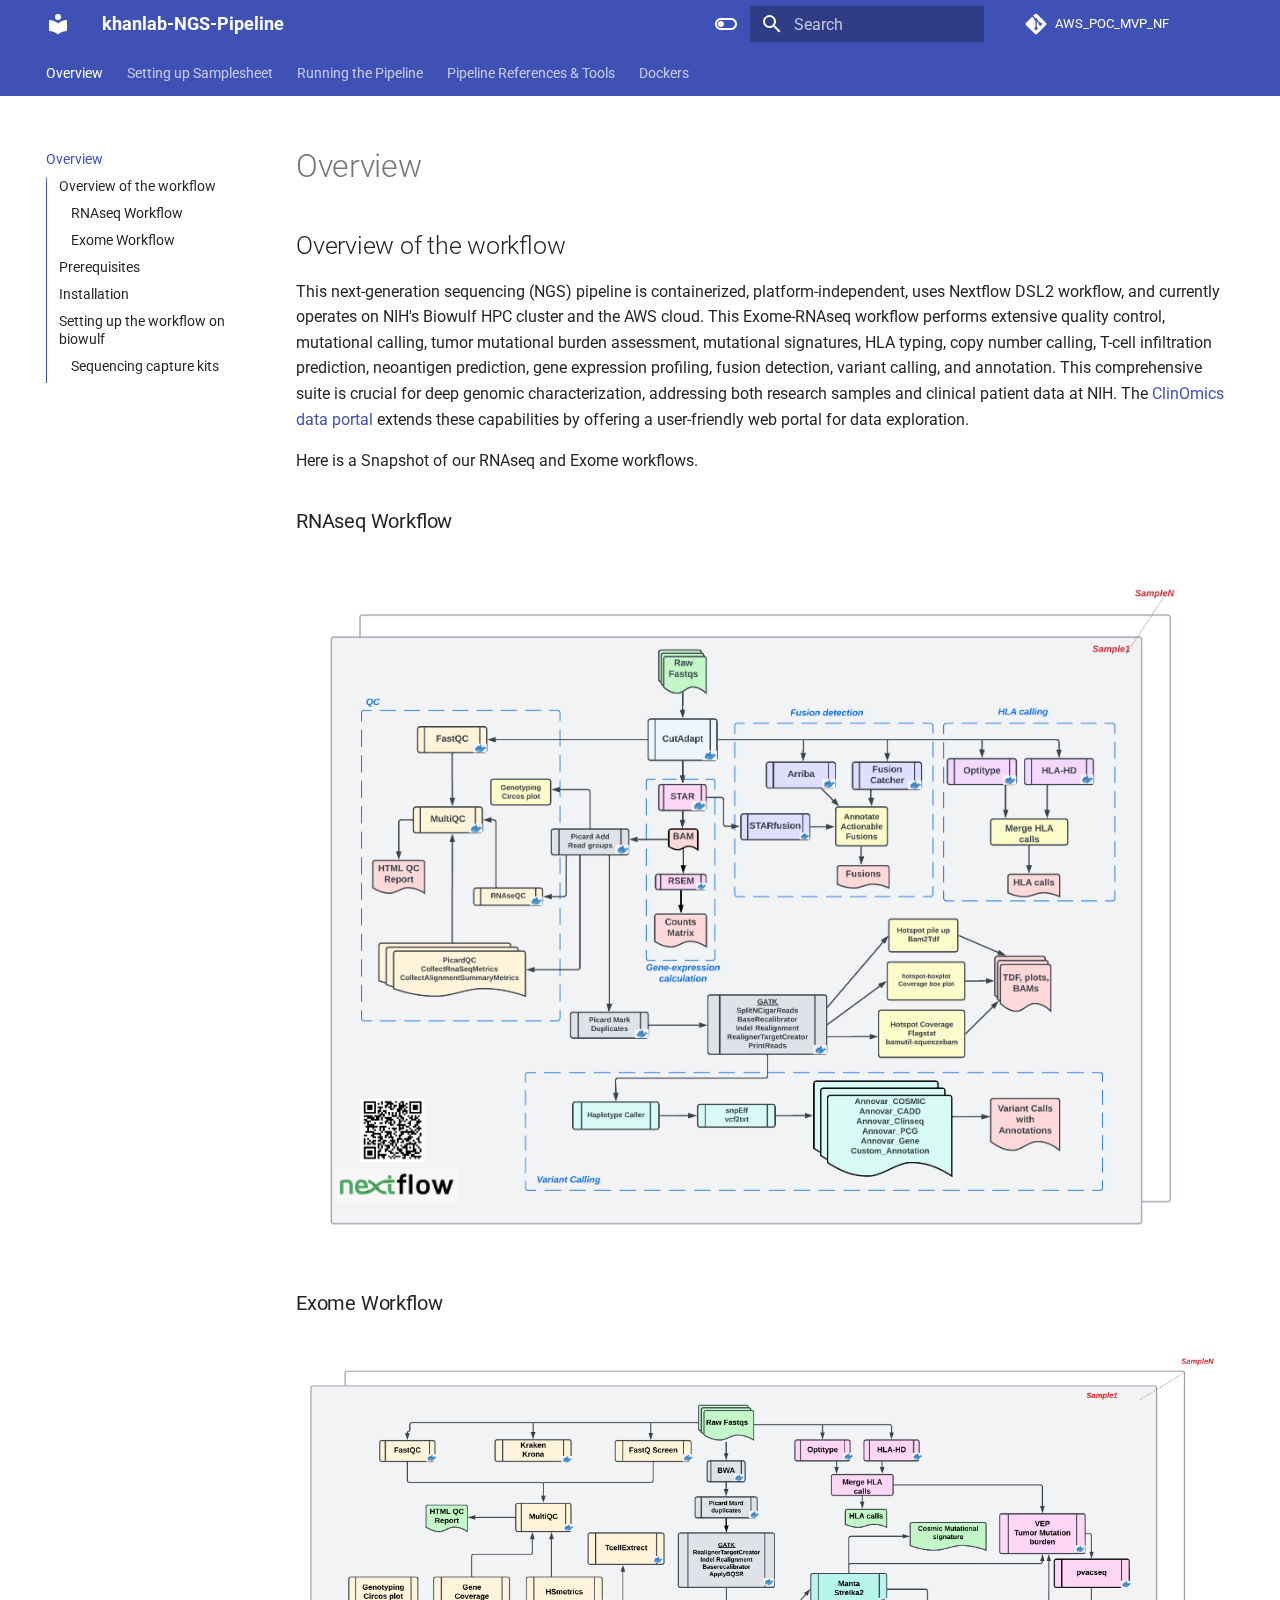
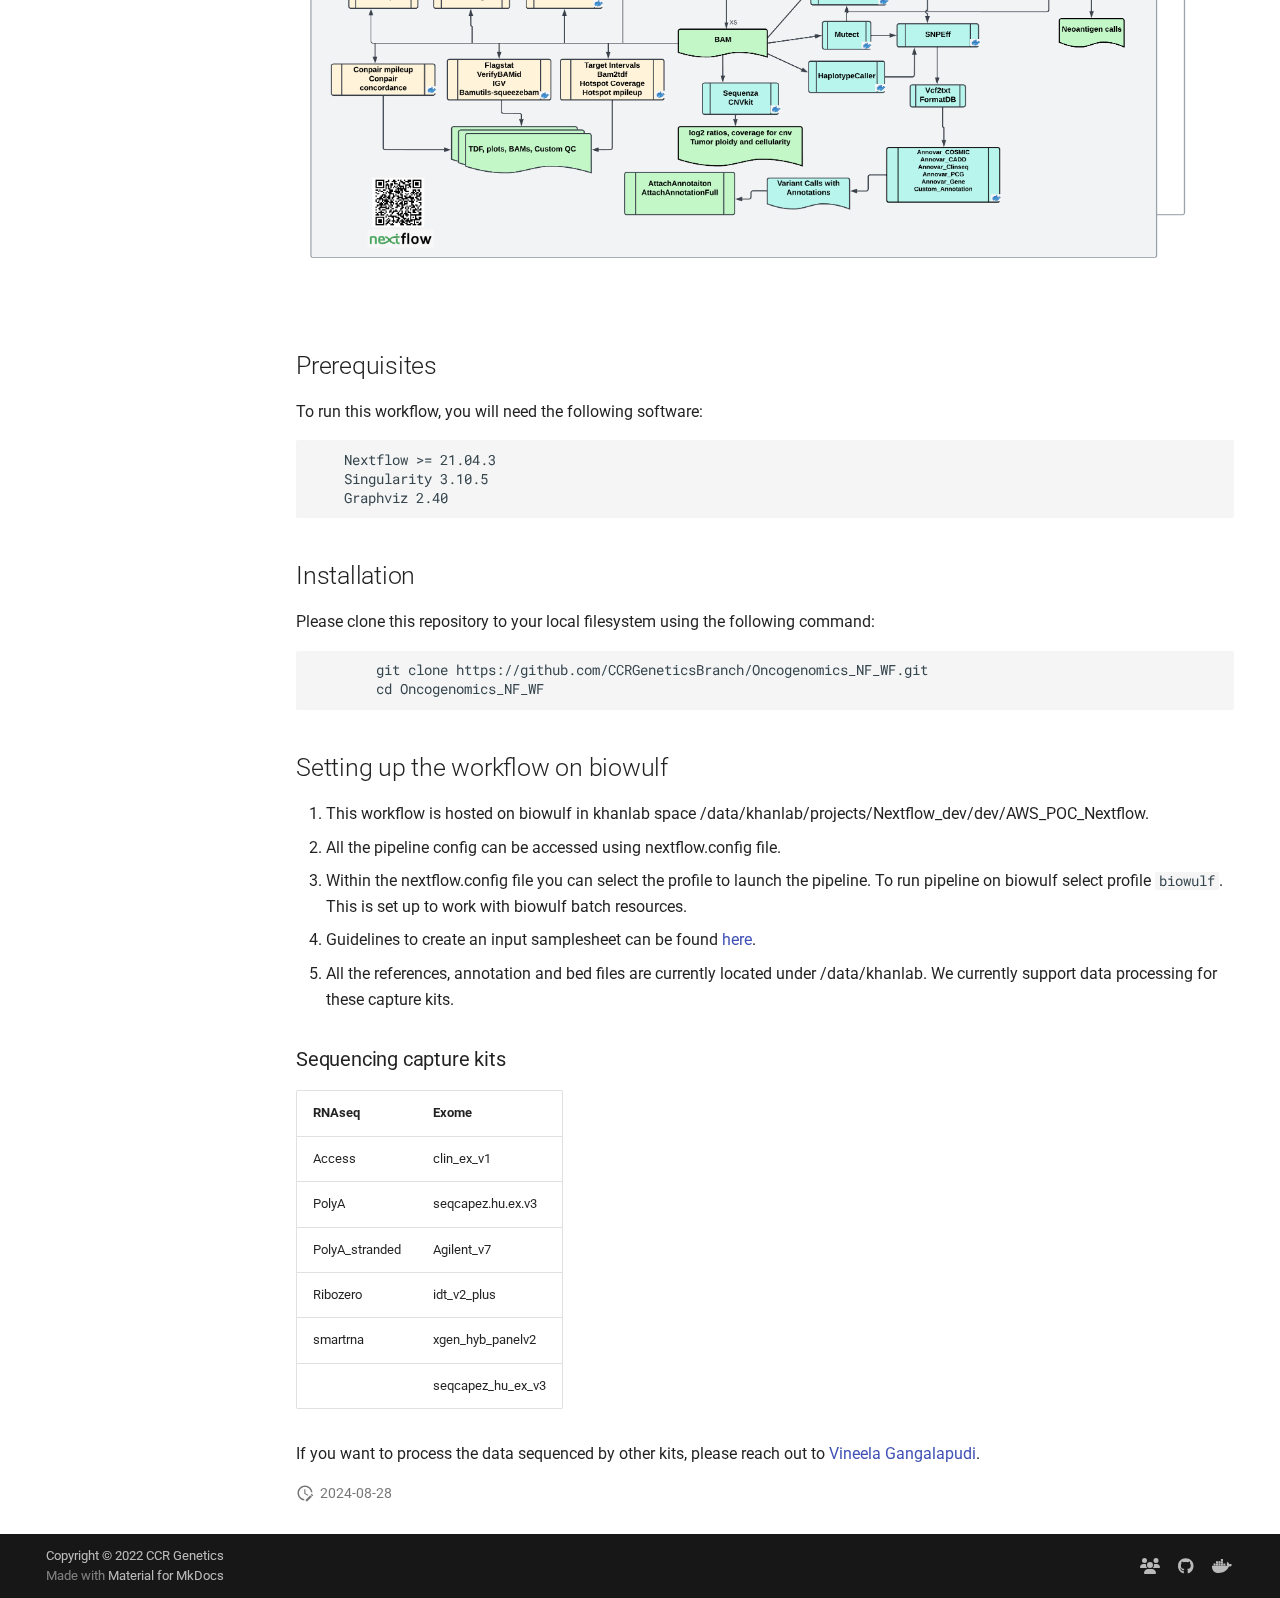
==== commit 409d9dea: "Deployed d636250 with MkDocs version: 1.6.0" ====
--- a/index.html
+++ b/index.html
@@ -1,6 +1,6 @@
-<!doctype html><html lang=en class=no-js> <head><meta charset=utf-8><meta name=viewport content="width=device-width,initial-scale=1"><meta name=description content="The space will be used to provided documentation for khanlab NGS pipeline."><meta name=author content="Vineela Gangalapudi"><link href=samplesheet/ rel=next><link rel=icon href=assets/images/favicon.png><meta name=generator content="mkdocs-1.6.0, mkdocs-material-9.5.26"><title>khanlab-NGS-Pipeline</title><link rel=stylesheet href=assets/stylesheets/main.6543a935.min.css><link rel=stylesheet href=assets/stylesheets/palette.06af60db.min.css><link rel=preconnect href=https://fonts.gstatic.com crossorigin><link rel=stylesheet href="https://fonts.googleapis.com/css?family=Roboto:300,300i,400,400i,700,700i%7CRoboto+Mono:400,400i,700,700i&display=fallback"><style>:root{--md-text-font:"Roboto";--md-code-font:"Roboto Mono"}</style><script>__md_scope=new URL(".",location),__md_hash=e=>[...e].reduce((e,_)=>(e<<5)-e+_.charCodeAt(0),0),__md_get=(e,_=localStorage,t=__md_scope)=>JSON.parse(_.getItem(t.pathname+"."+e)),__md_set=(e,_,t=localStorage,a=__md_scope)=>{try{t.setItem(a.pathname+"."+e,JSON.stringify(_))}catch(e){}}</script></head> <body dir=ltr data-md-color-scheme=default data-md-color-primary=indigo data-md-color-accent=indigo> <input class=md-toggle data-md-toggle=drawer type=checkbox id=__drawer autocomplete=off> <input class=md-toggle data-md-toggle=search type=checkbox id=__search autocomplete=off> <label class=md-overlay for=__drawer></label> <div data-md-component=skip> <a href=#overview-of-the-workflow class=md-skip> Skip to content </a> </div> <div data-md-component=announce> </div> <div data-md-color-scheme=default data-md-component=outdated hidden> </div> <header class=md-header data-md-component=header> <nav class="md-header__inner md-grid" aria-label=Header> <a href=. title=khanlab-NGS-Pipeline class="md-header__button md-logo" aria-label=khanlab-NGS-Pipeline data-md-component=logo> <svg xmlns=http://www.w3.org/2000/svg viewbox="0 0 24 24"><path d="M12 8a3 3 0 0 0 3-3 3 3 0 0 0-3-3 3 3 0 0 0-3 3 3 3 0 0 0 3 3m0 3.54C9.64 9.35 6.5 8 3 8v11c3.5 0 6.64 1.35 9 3.54 2.36-2.19 5.5-3.54 9-3.54V8c-3.5 0-6.64 1.35-9 3.54Z"/></svg> </a> <label class="md-header__button md-icon" for=__drawer> <svg xmlns=http://www.w3.org/2000/svg viewbox="0 0 24 24"><path d="M3 6h18v2H3V6m0 5h18v2H3v-2m0 5h18v2H3v-2Z"/></svg> </label> <div class=md-header__title data-md-component=header-title> <div class=md-header__ellipsis> <div class=md-header__topic> <span class=md-ellipsis> khanlab-NGS-Pipeline </span> </div> <div class=md-header__topic data-md-component=header-topic> <span class=md-ellipsis> Overview </span> </div> </div> </div> <form class=md-header__option data-md-component=palette> <input class=md-option data-md-color-media data-md-color-scheme=default data-md-color-primary=indigo data-md-color-accent=indigo aria-label="Switch to dark mode" type=radio name=__palette id=__palette_0> <label class="md-header__button md-icon" title="Switch to dark mode" for=__palette_1 hidden> <svg xmlns=http://www.w3.org/2000/svg viewbox="0 0 24 24"><path d="M17 6H7c-3.31 0-6 2.69-6 6s2.69 6 6 6h10c3.31 0 6-2.69 6-6s-2.69-6-6-6zm0 10H7c-2.21 0-4-1.79-4-4s1.79-4 4-4h10c2.21 0 4 1.79 4 4s-1.79 4-4 4zM7 9c-1.66 0-3 1.34-3 3s1.34 3 3 3 3-1.34 3-3-1.34-3-3-3z"/></svg> </label> <input class=md-option data-md-color-media data-md-color-scheme=slate data-md-color-primary=red data-md-color-accent=red aria-label="Switch to light mode" type=radio name=__palette id=__palette_1> <label class="md-header__button md-icon" title="Switch to light mode" for=__palette_0 hidden> <svg xmlns=http://www.w3.org/2000/svg viewbox="0 0 24 24"><path d="M17 7H7a5 5 0 0 0-5 5 5 5 0 0 0 5 5h10a5 5 0 0 0 5-5 5 5 0 0 0-5-5m0 8a3 3 0 0 1-3-3 3 3 0 0 1 3-3 3 3 0 0 1 3 3 3 3 0 0 1-3 3Z"/></svg> </label> </form> <script>var media,input,key,value,palette=__md_get("__palette");if(palette&&palette.color){"(prefers-color-scheme)"===palette.color.media&&(media=matchMedia("(prefers-color-scheme: light)"),input=document.querySelector(media.matches?"[data-md-color-media='(prefers-color-scheme: light)']":"[data-md-color-media='(prefers-color-scheme: dark)']"),palette.color.media=input.getAttribute("data-md-color-media"),palette.color.scheme=input.getAttribute("data-md-color-scheme"),palette.color.primary=input.getAttribute("data-md-color-primary"),palette.color.accent=input.getAttribute("data-md-color-accent"));for([key,value]of Object.entries(palette.color))document.body.setAttribute("data-md-color-"+key,value)}</script> <label class="md-header__button md-icon" for=__search> <svg xmlns=http://www.w3.org/2000/svg viewbox="0 0 24 24"><path d="M9.5 3A6.5 6.5 0 0 1 16 9.5c0 1.61-.59 3.09-1.56 4.23l.27.27h.79l5 5-1.5 1.5-5-5v-.79l-.27-.27A6.516 6.516 0 0 1 9.5 16 6.5 6.5 0 0 1 3 9.5 6.5 6.5 0 0 1 9.5 3m0 2C7 5 5 7 5 9.5S7 14 9.5 14 14 12 14 9.5 12 5 9.5 5Z"/></svg> </label> <div class=md-search data-md-component=search role=dialog> <label class=md-search__overlay for=__search></label> <div class=md-search__inner role=search> <form class=md-search__form name=search> <input type=text class=md-search__input name=query aria-label=Search placeholder=Search autocapitalize=off autocorrect=off autocomplete=off spellcheck=false data-md-component=search-query required> <label class="md-search__icon md-icon" for=__search> <svg xmlns=http://www.w3.org/2000/svg viewbox="0 0 24 24"><path d="M9.5 3A6.5 6.5 0 0 1 16 9.5c0 1.61-.59 3.09-1.56 4.23l.27.27h.79l5 5-1.5 1.5-5-5v-.79l-.27-.27A6.516 6.516 0 0 1 9.5 16 6.5 6.5 0 0 1 3 9.5 6.5 6.5 0 0 1 9.5 3m0 2C7 5 5 7 5 9.5S7 14 9.5 14 14 12 14 9.5 12 5 9.5 5Z"/></svg> <svg xmlns=http://www.w3.org/2000/svg viewbox="0 0 24 24"><path d="M20 11v2H8l5.5 5.5-1.42 1.42L4.16 12l7.92-7.92L13.5 5.5 8 11h12Z"/></svg> </label> <nav class=md-search__options aria-label=Search> <button type=reset class="md-search__icon md-icon" title=Clear aria-label=Clear tabindex=-1> <svg xmlns=http://www.w3.org/2000/svg viewbox="0 0 24 24"><path d="M19 6.41 17.59 5 12 10.59 6.41 5 5 6.41 10.59 12 5 17.59 6.41 19 12 13.41 17.59 19 19 17.59 13.41 12 19 6.41Z"/></svg> </button> </nav> </form> <div class=md-search__output> <div class=md-search__scrollwrap tabindex=0 data-md-scrollfix> <div class=md-search-result data-md-component=search-result> <div class=md-search-result__meta> Initializing search </div> <ol class=md-search-result__list role=presentation></ol> </div> </div> </div> </div> </div> <div class=md-header__source> <a href=https://github.com/CCRGeneticsBranch/Oncogenomics_NF_WF title="Go to repository" class=md-source data-md-component=source> <div class="md-source__icon md-icon"> <svg xmlns=http://www.w3.org/2000/svg viewbox="0 0 448 512"><!-- Font Awesome Free 6.5.2 by @fontawesome - https://fontawesome.com License - https://fontawesome.com/license/free (Icons: CC BY 4.0, Fonts: SIL OFL 1.1, Code: MIT License) Copyright 2024 Fonticons, Inc.--><path d="M439.55 236.05 244 40.45a28.87 28.87 0 0 0-40.81 0l-40.66 40.63 51.52 51.52c27.06-9.14 52.68 16.77 43.39 43.68l49.66 49.66c34.23-11.8 61.18 31 35.47 56.69-26.49 26.49-70.21-2.87-56-37.34L240.22 199v121.85c25.3 12.54 22.26 41.85 9.08 55a34.34 34.34 0 0 1-48.55 0c-17.57-17.6-11.07-46.91 11.25-56v-123c-20.8-8.51-24.6-30.74-18.64-45L142.57 101 8.45 235.14a28.86 28.86 0 0 0 0 40.81l195.61 195.6a28.86 28.86 0 0 0 40.8 0l194.69-194.69a28.86 28.86 0 0 0 0-40.81z"/></svg> </div> <div class=md-source__repository> AWS_POC_MVP_NF </div> </a> </div> </nav> </header> <div class=md-container data-md-component=container> <nav class=md-tabs aria-label=Tabs data-md-component=tabs> <div class=md-grid> <ul class=md-tabs__list> <li class="md-tabs__item md-tabs__item--active"> <a href=. class=md-tabs__link> Overview </a> </li> <li class=md-tabs__item> <a href=samplesheet/ class=md-tabs__link> Setting up Samplesheet </a> </li> <li class=md-tabs__item> <a href=pipeline_launch/ class=md-tabs__link> Running the Pipeline </a> </li> <li class=md-tabs__item> <a href=references/ class=md-tabs__link> Pipeline References & Tools </a> </li> <li class=md-tabs__item> <a href=dockers.md class=md-tabs__link> Dockers </a> </li> </ul> </div> </nav> <main class=md-main data-md-component=main> <div class="md-main__inner md-grid"> <div class="md-sidebar md-sidebar--primary" data-md-component=sidebar data-md-type=navigation> <div class=md-sidebar__scrollwrap> <div class=md-sidebar__inner> <nav class="md-nav md-nav--primary md-nav--lifted md-nav--integrated" aria-label=Navigation data-md-level=0> <label class=md-nav__title for=__drawer> <a href=. title=khanlab-NGS-Pipeline class="md-nav__button md-logo" aria-label=khanlab-NGS-Pipeline data-md-component=logo> <svg xmlns=http://www.w3.org/2000/svg viewbox="0 0 24 24"><path d="M12 8a3 3 0 0 0 3-3 3 3 0 0 0-3-3 3 3 0 0 0-3 3 3 3 0 0 0 3 3m0 3.54C9.64 9.35 6.5 8 3 8v11c3.5 0 6.64 1.35 9 3.54 2.36-2.19 5.5-3.54 9-3.54V8c-3.5 0-6.64 1.35-9 3.54Z"/></svg> </a> khanlab-NGS-Pipeline </label> <div class=md-nav__source> <a href=https://github.com/CCRGeneticsBranch/Oncogenomics_NF_WF title="Go to repository" class=md-source data-md-component=source> <div class="md-source__icon md-icon"> <svg xmlns=http://www.w3.org/2000/svg viewbox="0 0 448 512"><!-- Font Awesome Free 6.5.2 by @fontawesome - https://fontawesome.com License - https://fontawesome.com/license/free (Icons: CC BY 4.0, Fonts: SIL OFL 1.1, Code: MIT License) Copyright 2024 Fonticons, Inc.--><path d="M439.55 236.05 244 40.45a28.87 28.87 0 0 0-40.81 0l-40.66 40.63 51.52 51.52c27.06-9.14 52.68 16.77 43.39 43.68l49.66 49.66c34.23-11.8 61.18 31 35.47 56.69-26.49 26.49-70.21-2.87-56-37.34L240.22 199v121.85c25.3 12.54 22.26 41.85 9.08 55a34.34 34.34 0 0 1-48.55 0c-17.57-17.6-11.07-46.91 11.25-56v-123c-20.8-8.51-24.6-30.74-18.64-45L142.57 101 8.45 235.14a28.86 28.86 0 0 0 0 40.81l195.61 195.6a28.86 28.86 0 0 0 40.8 0l194.69-194.69a28.86 28.86 0 0 0 0-40.81z"/></svg> </div> <div class=md-source__repository> AWS_POC_MVP_NF </div> </a> </div> <ul class=md-nav__list data-md-scrollfix> <li class="md-nav__item md-nav__item--active"> <input class="md-nav__toggle md-toggle" type=checkbox id=__toc> <label class="md-nav__link md-nav__link--active" for=__toc> <span class=md-ellipsis> Overview </span> <span class="md-nav__icon md-icon"></span> </label> <a href=. class="md-nav__link md-nav__link--active"> <span class=md-ellipsis> Overview </span> </a> <nav class="md-nav md-nav--secondary" aria-label="Table of contents"> <label class=md-nav__title for=__toc> <span class="md-nav__icon md-icon"></span> Table of contents </label> <ul class=md-nav__list data-md-component=toc data-md-scrollfix> <li class=md-nav__item> <a href=#overview-of-the-workflow class=md-nav__link> <span class=md-ellipsis> Overview of the workflow </span> </a> <nav class=md-nav aria-label="Overview of the workflow"> <ul class=md-nav__list> <li class=md-nav__item> <a href=#rnaseq-workflow class=md-nav__link> <span class=md-ellipsis> RNAseq Workflow </span> </a> </li> <li class=md-nav__item> <a href=#exome-workflow class=md-nav__link> <span class=md-ellipsis> Exome Workflow </span> </a> </li> </ul> </nav> </li> <li class=md-nav__item> <a href=#prerequisites class=md-nav__link> <span class=md-ellipsis> Prerequisites </span> </a> </li> <li class=md-nav__item> <a href=#installation class=md-nav__link> <span class=md-ellipsis> Installation </span> </a> </li> <li class=md-nav__item> <a href=#setting-up-the-workflow-on-biowulf class=md-nav__link> <span class=md-ellipsis> Setting up the workflow on biowulf </span> </a> <nav class=md-nav aria-label="Setting up the workflow on biowulf"> <ul class=md-nav__list> <li class=md-nav__item> <a href=#sequencing-capture-kits class=md-nav__link> <span class=md-ellipsis> Sequencing capture kits </span> </a> </li> </ul> </nav> </li> </ul> </nav> </li> <li class=md-nav__item> <a href=samplesheet/ class=md-nav__link> <span class=md-ellipsis> Setting up Samplesheet </span> </a> </li> <li class=md-nav__item> <a href=pipeline_launch/ class=md-nav__link> <span class=md-ellipsis> Running the Pipeline </span> </a> </li> <li class=md-nav__item> <a href=references/ class=md-nav__link> <span class=md-ellipsis> Pipeline References & Tools </span> </a> </li> <li class=md-nav__item> <a href=dockers.md class=md-nav__link> <span class=md-ellipsis> Dockers </span> </a> </li> </ul> </nav> </div> </div> </div> <div class=md-content data-md-component=content> <article class="md-content__inner md-typeset"> <h1>Overview</h1> <h2 id=overview-of-the-workflow>Overview of the workflow<a class=headerlink href=#overview-of-the-workflow title="Permanent link">&para;</a></h2> <p>This next-generation sequencing (NGS) pipeline is containerized, platform-independent, uses Nextflow DSL2 workflow, and currently operates on NIH's Biowulf HPC cluster and the AWS cloud. This Exome-RNAseq workflow performs extensive quality control, mutational calling, tumor mutational burden assessment, mutational signatures, HLA typing, copy number calling, T-cell infiltration prediction, neoantigen prediction, gene expression profiling, fusion detection, variant calling, and annotation. This comprehensive suite is crucial for deep genomic characterization, addressing both research samples and clinical patient data at NIH. The <a href=https://oncogenomics.ccr.cancer.gov/production/public/ >ClinOmics data portal</a> extends these capabilities by offering a user-friendly web portal for data exploration.</p> <p>Here is a Snapshot of our RNAseq and Exome workflows.</p> <h3 id=rnaseq-workflow>RNAseq Workflow<a class=headerlink href=#rnaseq-workflow title="Permanent link">&para;</a></h3> <p><img alt=RNAseq_workflow src=RNAseq_DAG.png></p> <h3 id=exome-workflow>Exome Workflow<a class=headerlink href=#exome-workflow title="Permanent link">&para;</a></h3> <p><img alt=Exome_workflow src=Exome_DAG.png></p> <h2 id=prerequisites>Prerequisites<a class=headerlink href=#prerequisites title="Permanent link">&para;</a></h2> <p>To run this workflow, you will need the following software:</p> <div class=highlight><pre><span></span><code>    Nextflow &gt;= 21.04.3
+<!doctype html><html lang=en class=no-js> <head><meta charset=utf-8><meta name=viewport content="width=device-width,initial-scale=1"><meta name=description content="The space will be used to provided documentation for khanlab NGS pipeline."><meta name=author content="Vineela Gangalapudi"><link href=samplesheet/ rel=next><link rel=icon href=assets/images/favicon.png><meta name=generator content="mkdocs-1.6.0, mkdocs-material-9.5.26"><title>khanlab-NGS-Pipeline</title><link rel=stylesheet href=assets/stylesheets/main.6543a935.min.css><link rel=stylesheet href=assets/stylesheets/palette.06af60db.min.css><link rel=preconnect href=https://fonts.gstatic.com crossorigin><link rel=stylesheet href="https://fonts.googleapis.com/css?family=Roboto:300,300i,400,400i,700,700i%7CRoboto+Mono:400,400i,700,700i&display=fallback"><style>:root{--md-text-font:"Roboto";--md-code-font:"Roboto Mono"}</style><script>__md_scope=new URL(".",location),__md_hash=e=>[...e].reduce((e,_)=>(e<<5)-e+_.charCodeAt(0),0),__md_get=(e,_=localStorage,t=__md_scope)=>JSON.parse(_.getItem(t.pathname+"."+e)),__md_set=(e,_,t=localStorage,a=__md_scope)=>{try{t.setItem(a.pathname+"."+e,JSON.stringify(_))}catch(e){}}</script></head> <body dir=ltr data-md-color-scheme=default data-md-color-primary=indigo data-md-color-accent=indigo> <input class=md-toggle data-md-toggle=drawer type=checkbox id=__drawer autocomplete=off> <input class=md-toggle data-md-toggle=search type=checkbox id=__search autocomplete=off> <label class=md-overlay for=__drawer></label> <div data-md-component=skip> <a href=#overview-of-the-workflow class=md-skip> Skip to content </a> </div> <div data-md-component=announce> </div> <div data-md-color-scheme=default data-md-component=outdated hidden> </div> <header class=md-header data-md-component=header> <nav class="md-header__inner md-grid" aria-label=Header> <a href=. title=khanlab-NGS-Pipeline class="md-header__button md-logo" aria-label=khanlab-NGS-Pipeline data-md-component=logo> <svg xmlns=http://www.w3.org/2000/svg viewbox="0 0 24 24"><path d="M12 8a3 3 0 0 0 3-3 3 3 0 0 0-3-3 3 3 0 0 0-3 3 3 3 0 0 0 3 3m0 3.54C9.64 9.35 6.5 8 3 8v11c3.5 0 6.64 1.35 9 3.54 2.36-2.19 5.5-3.54 9-3.54V8c-3.5 0-6.64 1.35-9 3.54Z"/></svg> </a> <label class="md-header__button md-icon" for=__drawer> <svg xmlns=http://www.w3.org/2000/svg viewbox="0 0 24 24"><path d="M3 6h18v2H3V6m0 5h18v2H3v-2m0 5h18v2H3v-2Z"/></svg> </label> <div class=md-header__title data-md-component=header-title> <div class=md-header__ellipsis> <div class=md-header__topic> <span class=md-ellipsis> khanlab-NGS-Pipeline </span> </div> <div class=md-header__topic data-md-component=header-topic> <span class=md-ellipsis> Overview </span> </div> </div> </div> <form class=md-header__option data-md-component=palette> <input class=md-option data-md-color-media data-md-color-scheme=default data-md-color-primary=indigo data-md-color-accent=indigo aria-label="Switch to dark mode" type=radio name=__palette id=__palette_0> <label class="md-header__button md-icon" title="Switch to dark mode" for=__palette_1 hidden> <svg xmlns=http://www.w3.org/2000/svg viewbox="0 0 24 24"><path d="M17 6H7c-3.31 0-6 2.69-6 6s2.69 6 6 6h10c3.31 0 6-2.69 6-6s-2.69-6-6-6zm0 10H7c-2.21 0-4-1.79-4-4s1.79-4 4-4h10c2.21 0 4 1.79 4 4s-1.79 4-4 4zM7 9c-1.66 0-3 1.34-3 3s1.34 3 3 3 3-1.34 3-3-1.34-3-3-3z"/></svg> </label> <input class=md-option data-md-color-media data-md-color-scheme=slate data-md-color-primary=red data-md-color-accent=red aria-label="Switch to light mode" type=radio name=__palette id=__palette_1> <label class="md-header__button md-icon" title="Switch to light mode" for=__palette_0 hidden> <svg xmlns=http://www.w3.org/2000/svg viewbox="0 0 24 24"><path d="M17 7H7a5 5 0 0 0-5 5 5 5 0 0 0 5 5h10a5 5 0 0 0 5-5 5 5 0 0 0-5-5m0 8a3 3 0 0 1-3-3 3 3 0 0 1 3-3 3 3 0 0 1 3 3 3 3 0 0 1-3 3Z"/></svg> </label> </form> <script>var media,input,key,value,palette=__md_get("__palette");if(palette&&palette.color){"(prefers-color-scheme)"===palette.color.media&&(media=matchMedia("(prefers-color-scheme: light)"),input=document.querySelector(media.matches?"[data-md-color-media='(prefers-color-scheme: light)']":"[data-md-color-media='(prefers-color-scheme: dark)']"),palette.color.media=input.getAttribute("data-md-color-media"),palette.color.scheme=input.getAttribute("data-md-color-scheme"),palette.color.primary=input.getAttribute("data-md-color-primary"),palette.color.accent=input.getAttribute("data-md-color-accent"));for([key,value]of Object.entries(palette.color))document.body.setAttribute("data-md-color-"+key,value)}</script> <label class="md-header__button md-icon" for=__search> <svg xmlns=http://www.w3.org/2000/svg viewbox="0 0 24 24"><path d="M9.5 3A6.5 6.5 0 0 1 16 9.5c0 1.61-.59 3.09-1.56 4.23l.27.27h.79l5 5-1.5 1.5-5-5v-.79l-.27-.27A6.516 6.516 0 0 1 9.5 16 6.5 6.5 0 0 1 3 9.5 6.5 6.5 0 0 1 9.5 3m0 2C7 5 5 7 5 9.5S7 14 9.5 14 14 12 14 9.5 12 5 9.5 5Z"/></svg> </label> <div class=md-search data-md-component=search role=dialog> <label class=md-search__overlay for=__search></label> <div class=md-search__inner role=search> <form class=md-search__form name=search> <input type=text class=md-search__input name=query aria-label=Search placeholder=Search autocapitalize=off autocorrect=off autocomplete=off spellcheck=false data-md-component=search-query required> <label class="md-search__icon md-icon" for=__search> <svg xmlns=http://www.w3.org/2000/svg viewbox="0 0 24 24"><path d="M9.5 3A6.5 6.5 0 0 1 16 9.5c0 1.61-.59 3.09-1.56 4.23l.27.27h.79l5 5-1.5 1.5-5-5v-.79l-.27-.27A6.516 6.516 0 0 1 9.5 16 6.5 6.5 0 0 1 3 9.5 6.5 6.5 0 0 1 9.5 3m0 2C7 5 5 7 5 9.5S7 14 9.5 14 14 12 14 9.5 12 5 9.5 5Z"/></svg> <svg xmlns=http://www.w3.org/2000/svg viewbox="0 0 24 24"><path d="M20 11v2H8l5.5 5.5-1.42 1.42L4.16 12l7.92-7.92L13.5 5.5 8 11h12Z"/></svg> </label> <nav class=md-search__options aria-label=Search> <button type=reset class="md-search__icon md-icon" title=Clear aria-label=Clear tabindex=-1> <svg xmlns=http://www.w3.org/2000/svg viewbox="0 0 24 24"><path d="M19 6.41 17.59 5 12 10.59 6.41 5 5 6.41 10.59 12 5 17.59 6.41 19 12 13.41 17.59 19 19 17.59 13.41 12 19 6.41Z"/></svg> </button> </nav> </form> <div class=md-search__output> <div class=md-search__scrollwrap tabindex=0 data-md-scrollfix> <div class=md-search-result data-md-component=search-result> <div class=md-search-result__meta> Initializing search </div> <ol class=md-search-result__list role=presentation></ol> </div> </div> </div> </div> </div> <div class=md-header__source> <a href=https://github.com/CCRGeneticsBranch/Oncogenomics_NF_WF title="Go to repository" class=md-source data-md-component=source> <div class="md-source__icon md-icon"> <svg xmlns=http://www.w3.org/2000/svg viewbox="0 0 448 512"><!-- Font Awesome Free 6.5.2 by @fontawesome - https://fontawesome.com License - https://fontawesome.com/license/free (Icons: CC BY 4.0, Fonts: SIL OFL 1.1, Code: MIT License) Copyright 2024 Fonticons, Inc.--><path d="M439.55 236.05 244 40.45a28.87 28.87 0 0 0-40.81 0l-40.66 40.63 51.52 51.52c27.06-9.14 52.68 16.77 43.39 43.68l49.66 49.66c34.23-11.8 61.18 31 35.47 56.69-26.49 26.49-70.21-2.87-56-37.34L240.22 199v121.85c25.3 12.54 22.26 41.85 9.08 55a34.34 34.34 0 0 1-48.55 0c-17.57-17.6-11.07-46.91 11.25-56v-123c-20.8-8.51-24.6-30.74-18.64-45L142.57 101 8.45 235.14a28.86 28.86 0 0 0 0 40.81l195.61 195.6a28.86 28.86 0 0 0 40.8 0l194.69-194.69a28.86 28.86 0 0 0 0-40.81z"/></svg> </div> <div class=md-source__repository> AWS_POC_MVP_NF </div> </a> </div> </nav> </header> <div class=md-container data-md-component=container> <nav class=md-tabs aria-label=Tabs data-md-component=tabs> <div class=md-grid> <ul class=md-tabs__list> <li class="md-tabs__item md-tabs__item--active"> <a href=. class=md-tabs__link> Overview </a> </li> <li class=md-tabs__item> <a href=samplesheet/ class=md-tabs__link> Setting up Samplesheet </a> </li> <li class=md-tabs__item> <a href=pipeline_launch/ class=md-tabs__link> Running the Pipeline </a> </li> <li class=md-tabs__item> <a href=references/ class=md-tabs__link> Pipeline References & Tools </a> </li> <li class=md-tabs__item> <a href=dockers/ class=md-tabs__link> Dockers </a> </li> </ul> </div> </nav> <main class=md-main data-md-component=main> <div class="md-main__inner md-grid"> <div class="md-sidebar md-sidebar--primary" data-md-component=sidebar data-md-type=navigation> <div class=md-sidebar__scrollwrap> <div class=md-sidebar__inner> <nav class="md-nav md-nav--primary md-nav--lifted md-nav--integrated" aria-label=Navigation data-md-level=0> <label class=md-nav__title for=__drawer> <a href=. title=khanlab-NGS-Pipeline class="md-nav__button md-logo" aria-label=khanlab-NGS-Pipeline data-md-component=logo> <svg xmlns=http://www.w3.org/2000/svg viewbox="0 0 24 24"><path d="M12 8a3 3 0 0 0 3-3 3 3 0 0 0-3-3 3 3 0 0 0-3 3 3 3 0 0 0 3 3m0 3.54C9.64 9.35 6.5 8 3 8v11c3.5 0 6.64 1.35 9 3.54 2.36-2.19 5.5-3.54 9-3.54V8c-3.5 0-6.64 1.35-9 3.54Z"/></svg> </a> khanlab-NGS-Pipeline </label> <div class=md-nav__source> <a href=https://github.com/CCRGeneticsBranch/Oncogenomics_NF_WF title="Go to repository" class=md-source data-md-component=source> <div class="md-source__icon md-icon"> <svg xmlns=http://www.w3.org/2000/svg viewbox="0 0 448 512"><!-- Font Awesome Free 6.5.2 by @fontawesome - https://fontawesome.com License - https://fontawesome.com/license/free (Icons: CC BY 4.0, Fonts: SIL OFL 1.1, Code: MIT License) Copyright 2024 Fonticons, Inc.--><path d="M439.55 236.05 244 40.45a28.87 28.87 0 0 0-40.81 0l-40.66 40.63 51.52 51.52c27.06-9.14 52.68 16.77 43.39 43.68l49.66 49.66c34.23-11.8 61.18 31 35.47 56.69-26.49 26.49-70.21-2.87-56-37.34L240.22 199v121.85c25.3 12.54 22.26 41.85 9.08 55a34.34 34.34 0 0 1-48.55 0c-17.57-17.6-11.07-46.91 11.25-56v-123c-20.8-8.51-24.6-30.74-18.64-45L142.57 101 8.45 235.14a28.86 28.86 0 0 0 0 40.81l195.61 195.6a28.86 28.86 0 0 0 40.8 0l194.69-194.69a28.86 28.86 0 0 0 0-40.81z"/></svg> </div> <div class=md-source__repository> AWS_POC_MVP_NF </div> </a> </div> <ul class=md-nav__list data-md-scrollfix> <li class="md-nav__item md-nav__item--active"> <input class="md-nav__toggle md-toggle" type=checkbox id=__toc> <label class="md-nav__link md-nav__link--active" for=__toc> <span class=md-ellipsis> Overview </span> <span class="md-nav__icon md-icon"></span> </label> <a href=. class="md-nav__link md-nav__link--active"> <span class=md-ellipsis> Overview </span> </a> <nav class="md-nav md-nav--secondary" aria-label="Table of contents"> <label class=md-nav__title for=__toc> <span class="md-nav__icon md-icon"></span> Table of contents </label> <ul class=md-nav__list data-md-component=toc data-md-scrollfix> <li class=md-nav__item> <a href=#overview-of-the-workflow class=md-nav__link> <span class=md-ellipsis> Overview of the workflow </span> </a> <nav class=md-nav aria-label="Overview of the workflow"> <ul class=md-nav__list> <li class=md-nav__item> <a href=#rnaseq-workflow class=md-nav__link> <span class=md-ellipsis> RNAseq Workflow </span> </a> </li> <li class=md-nav__item> <a href=#exome-workflow class=md-nav__link> <span class=md-ellipsis> Exome Workflow </span> </a> </li> </ul> </nav> </li> <li class=md-nav__item> <a href=#prerequisites class=md-nav__link> <span class=md-ellipsis> Prerequisites </span> </a> </li> <li class=md-nav__item> <a href=#installation class=md-nav__link> <span class=md-ellipsis> Installation </span> </a> </li> <li class=md-nav__item> <a href=#setting-up-the-workflow-on-biowulf class=md-nav__link> <span class=md-ellipsis> Setting up the workflow on biowulf </span> </a> <nav class=md-nav aria-label="Setting up the workflow on biowulf"> <ul class=md-nav__list> <li class=md-nav__item> <a href=#sequencing-capture-kits class=md-nav__link> <span class=md-ellipsis> Sequencing capture kits </span> </a> </li> </ul> </nav> </li> </ul> </nav> </li> <li class=md-nav__item> <a href=samplesheet/ class=md-nav__link> <span class=md-ellipsis> Setting up Samplesheet </span> </a> </li> <li class=md-nav__item> <a href=pipeline_launch/ class=md-nav__link> <span class=md-ellipsis> Running the Pipeline </span> </a> </li> <li class=md-nav__item> <a href=references/ class=md-nav__link> <span class=md-ellipsis> Pipeline References & Tools </span> </a> </li> <li class=md-nav__item> <a href=dockers/ class=md-nav__link> <span class=md-ellipsis> Dockers </span> </a> </li> </ul> </nav> </div> </div> </div> <div class=md-content data-md-component=content> <article class="md-content__inner md-typeset"> <h1>Overview</h1> <h2 id=overview-of-the-workflow>Overview of the workflow<a class=headerlink href=#overview-of-the-workflow title="Permanent link">&para;</a></h2> <p>This next-generation sequencing (NGS) pipeline is containerized, platform-independent, uses Nextflow DSL2 workflow, and currently operates on NIH's Biowulf HPC cluster and the AWS cloud. This Exome-RNAseq workflow performs extensive quality control, mutational calling, tumor mutational burden assessment, mutational signatures, HLA typing, copy number calling, T-cell infiltration prediction, neoantigen prediction, gene expression profiling, fusion detection, variant calling, and annotation. This comprehensive suite is crucial for deep genomic characterization, addressing both research samples and clinical patient data at NIH. The <a href=https://oncogenomics.ccr.cancer.gov/production/public/ >ClinOmics data portal</a> extends these capabilities by offering a user-friendly web portal for data exploration.</p> <p>Here is a Snapshot of our RNAseq and Exome workflows.</p> <h3 id=rnaseq-workflow>RNAseq Workflow<a class=headerlink href=#rnaseq-workflow title="Permanent link">&para;</a></h3> <p><img alt=RNAseq_workflow src=RNAseq_DAG.png></p> <h3 id=exome-workflow>Exome Workflow<a class=headerlink href=#exome-workflow title="Permanent link">&para;</a></h3> <p><img alt=Exome_workflow src=Exome_DAG.png></p> <h2 id=prerequisites>Prerequisites<a class=headerlink href=#prerequisites title="Permanent link">&para;</a></h2> <p>To run this workflow, you will need the following software:</p> <div class=highlight><pre><span></span><code>    Nextflow &gt;= 21.04.3
     Singularity 3.10.5
     Graphviz 2.40
 </code></pre></div> <h2 id=installation>Installation<a class=headerlink href=#installation title="Permanent link">&para;</a></h2> <p>Please clone this repository to your local filesystem using the following command:</p> <div class=highlight><pre><span></span><code>        git clone https://github.com/CCRGeneticsBranch/Oncogenomics_NF_WF.git
         cd Oncogenomics_NF_WF
-</code></pre></div> <h2 id=setting-up-the-workflow-on-biowulf>Setting up the workflow on biowulf<a class=headerlink href=#setting-up-the-workflow-on-biowulf title="Permanent link">&para;</a></h2> <ol> <li>This workflow is hosted on biowulf in khanlab space /data/khanlab/projects/Nextflow_dev/dev/AWS_POC_Nextflow.</li> <li>All the pipeline config can be accessed using nextflow.config file.</li> <li>Within the nextflow.config file you can select the profile to launch the pipeline. To run pipeline on biowulf select profile <code>biowulf</code>. This is set up to work with biowulf batch resources.</li> <li>Guidelines to create an input samplesheet can be found here.</li> <li>All the references, annotation and bed files are currently located under /data/khanlab. We currently support data processing for these capture kits.</li> </ol> <h3 id=sequencing-capture-kits>Sequencing capture kits<a class=headerlink href=#sequencing-capture-kits title="Permanent link">&para;</a></h3> <table> <thead> <tr> <th>RNAseq</th> <th>Exome</th> </tr> </thead> <tbody> <tr> <td>Access</td> <td>clin_ex_v1</td> </tr> <tr> <td>PolyA</td> <td>seqcapez.hu.ex.v3</td> </tr> <tr> <td>PolyA_stranded</td> <td>Agilent_v7</td> </tr> <tr> <td>Ribozero</td> <td>idt_v2_plus</td> </tr> <tr> <td>smartrna</td> <td>xgen_hyb_panelv2</td> </tr> <tr> <td></td> <td>seqcapez_hu_ex_v3</td> </tr> </tbody> </table> <p>If you want to process the data sequenced by other kits, please reach out to <a href=mailto:vineela.gangalapudi@nih.gov>Vineela Gangalapudi</a>.</p> <aside class=md-source-file> <span class=md-source-file__fact> <span class=md-icon title="Last update"> <svg xmlns=http://www.w3.org/2000/svg viewbox="0 0 24 24"><path d="M21 13.1c-.1 0-.3.1-.4.2l-1 1 2.1 2.1 1-1c.2-.2.2-.6 0-.8l-1.3-1.3c-.1-.1-.2-.2-.4-.2m-1.9 1.8-6.1 6V23h2.1l6.1-6.1-2.1-2M12.5 7v5.2l4 2.4-1 1L11 13V7h1.5M11 21.9c-5.1-.5-9-4.8-9-9.9C2 6.5 6.5 2 12 2c5.3 0 9.6 4.1 10 9.3-.3-.1-.6-.2-1-.2s-.7.1-1 .2C19.6 7.2 16.2 4 12 4c-4.4 0-8 3.6-8 8 0 4.1 3.1 7.5 7.1 7.9l-.1.2v1.8Z"/></svg> </span> 2024-08-27 </span> </aside> </article> </div> <script>var target=document.getElementById(location.hash.slice(1));target&&target.name&&(target.checked=target.name.startsWith("__tabbed_"))</script> </div> <button type=button class="md-top md-icon" data-md-component=top hidden> <svg xmlns=http://www.w3.org/2000/svg viewbox="0 0 24 24"><path d="M13 20h-2V8l-5.5 5.5-1.42-1.42L12 4.16l7.92 7.92-1.42 1.42L13 8v12Z"/></svg> Back to top </button> </main> <footer class=md-footer> <div class="md-footer-meta md-typeset"> <div class="md-footer-meta__inner md-grid"> <div class=md-copyright> <div class=md-copyright__highlight> Copyright &copy; 2022 CCR Genetics </div> Made with <a href=https://squidfunk.github.io/mkdocs-material/ target=_blank rel=noopener> Material for MkDocs </a> </div> <div class=md-social> <a href=http://bioinformatics.cancer.gov target=_blank rel=noopener title=bioinformatics.cancer.gov class=md-social__link> <svg xmlns=http://www.w3.org/2000/svg viewbox="0 0 640 512"><!-- Font Awesome Free 6.5.2 by @fontawesome - https://fontawesome.com License - https://fontawesome.com/license/free (Icons: CC BY 4.0, Fonts: SIL OFL 1.1, Code: MIT License) Copyright 2024 Fonticons, Inc.--><path d="M144 0a80 80 0 1 1 0 160 80 80 0 1 1 0-160zm368 0a80 80 0 1 1 0 160 80 80 0 1 1 0-160zM0 298.7C0 239.8 47.8 192 106.7 192h42.7c15.9 0 31 3.5 44.6 9.7-1.3 7.2-1.9 14.7-1.9 22.3 0 38.2 16.8 72.5 43.3 96H21.3C9.6 320 0 310.4 0 298.7zM405.3 320h-.7c26.6-23.5 43.3-57.8 43.3-96 0-7.6-.7-15-1.9-22.3 13.6-6.3 28.7-9.7 44.6-9.7h42.7c58.9 0 106.7 47.8 106.7 106.7 0 11.8-9.6 21.3-21.3 21.3H405.3zM224 224a96 96 0 1 1 192 0 96 96 0 1 1-192 0zm-96 261.3c0-73.6 59.7-133.3 133.3-133.3h117.4c73.6 0 133.3 59.7 133.3 133.3 0 14.7-11.9 26.7-26.7 26.7H154.7c-14.7 0-26.7-11.9-26.7-26.7z"/></svg> </a> <a href=https://github.com/CCRGeneticsBranch target=_blank rel=noopener title=github.com class=md-social__link> <svg xmlns=http://www.w3.org/2000/svg viewbox="0 0 496 512"><!-- Font Awesome Free 6.5.2 by @fontawesome - https://fontawesome.com License - https://fontawesome.com/license/free (Icons: CC BY 4.0, Fonts: SIL OFL 1.1, Code: MIT License) Copyright 2024 Fonticons, Inc.--><path d="M165.9 397.4c0 2-2.3 3.6-5.2 3.6-3.3.3-5.6-1.3-5.6-3.6 0-2 2.3-3.6 5.2-3.6 3-.3 5.6 1.3 5.6 3.6zm-31.1-4.5c-.7 2 1.3 4.3 4.3 4.9 2.6 1 5.6 0 6.2-2s-1.3-4.3-4.3-5.2c-2.6-.7-5.5.3-6.2 2.3zm44.2-1.7c-2.9.7-4.9 2.6-4.6 4.9.3 2 2.9 3.3 5.9 2.6 2.9-.7 4.9-2.6 4.6-4.6-.3-1.9-3-3.2-5.9-2.9zM244.8 8C106.1 8 0 113.3 0 252c0 110.9 69.8 205.8 169.5 239.2 12.8 2.3 17.3-5.6 17.3-12.1 0-6.2-.3-40.4-.3-61.4 0 0-70 15-84.7-29.8 0 0-11.4-29.1-27.8-36.6 0 0-22.9-15.7 1.6-15.4 0 0 24.9 2 38.6 25.8 21.9 38.6 58.6 27.5 72.9 20.9 2.3-16 8.8-27.1 16-33.7-55.9-6.2-112.3-14.3-112.3-110.5 0-27.5 7.6-41.3 23.6-58.9-2.6-6.5-11.1-33.3 2.6-67.9 20.9-6.5 69 27 69 27 20-5.6 41.5-8.5 62.8-8.5s42.8 2.9 62.8 8.5c0 0 48.1-33.6 69-27 13.7 34.7 5.2 61.4 2.6 67.9 16 17.7 25.8 31.5 25.8 58.9 0 96.5-58.9 104.2-114.8 110.5 9.2 7.9 17 22.9 17 46.4 0 33.7-.3 75.4-.3 83.6 0 6.5 4.6 14.4 17.3 12.1C428.2 457.8 496 362.9 496 252 496 113.3 383.5 8 244.8 8zM97.2 352.9c-1.3 1-1 3.3.7 5.2 1.6 1.6 3.9 2.3 5.2 1 1.3-1 1-3.3-.7-5.2-1.6-1.6-3.9-2.3-5.2-1zm-10.8-8.1c-.7 1.3.3 2.9 2.3 3.9 1.6 1 3.6.7 4.3-.7.7-1.3-.3-2.9-2.3-3.9-2-.6-3.6-.3-4.3.7zm32.4 35.6c-1.6 1.3-1 4.3 1.3 6.2 2.3 2.3 5.2 2.6 6.5 1 1.3-1.3.7-4.3-1.3-6.2-2.2-2.3-5.2-2.6-6.5-1zm-11.4-14.7c-1.6 1-1.6 3.6 0 5.9 1.6 2.3 4.3 3.3 5.6 2.3 1.6-1.3 1.6-3.9 0-6.2-1.4-2.3-4-3.3-5.6-2z"/></svg> </a> <a href=https://hub.docker.com/orgs/nciccbr/repositories target=_blank rel=noopener title=hub.docker.com class=md-social__link> <svg xmlns=http://www.w3.org/2000/svg viewbox="0 0 640 512"><!-- Font Awesome Free 6.5.2 by @fontawesome - https://fontawesome.com License - https://fontawesome.com/license/free (Icons: CC BY 4.0, Fonts: SIL OFL 1.1, Code: MIT License) Copyright 2024 Fonticons, Inc.--><path d="M349.9 236.3h-66.1v-59.4h66.1v59.4zm0-204.3h-66.1v60.7h66.1V32zm78.2 144.8H362v59.4h66.1v-59.4zm-156.3-72.1h-66.1v60.1h66.1v-60.1zm78.1 0h-66.1v60.1h66.1v-60.1zm276.8 100c-14.4-9.7-47.6-13.2-73.1-8.4-3.3-24-16.7-44.9-41.1-63.7l-14-9.3-9.3 14c-18.4 27.8-23.4 73.6-3.7 103.8-8.7 4.7-25.8 11.1-48.4 10.7H2.4c-8.7 50.8 5.8 116.8 44 162.1 37.1 43.9 92.7 66.2 165.4 66.2 157.4 0 273.9-72.5 328.4-204.2 21.4.4 67.6.1 91.3-45.2 1.5-2.5 6.6-13.2 8.5-17.1l-13.3-8.9zm-511.1-27.9h-66v59.4h66.1v-59.4zm78.1 0h-66.1v59.4h66.1v-59.4zm78.1 0h-66.1v59.4h66.1v-59.4zm-78.1-72.1h-66.1v60.1h66.1v-60.1z"/></svg> </a> </div> </div> </div> </footer> </div> <div class=md-dialog data-md-component=dialog> <div class="md-dialog__inner md-typeset"></div> </div> <script id=__config type=application/json>{"base": ".", "features": ["navigation.tabs", "navigation.top", "navigation.indexes", "toc.integrate"], "search": "assets/javascripts/workers/search.b8dbb3d2.min.js", "translations": {"clipboard.copied": "Copied to clipboard", "clipboard.copy": "Copy to clipboard", "search.result.more.one": "1 more on this page", "search.result.more.other": "# more on this page", "search.result.none": "No matching documents", "search.result.one": "1 matching document", "search.result.other": "# matching documents", "search.result.placeholder": "Type to start searching", "search.result.term.missing": "Missing", "select.version": "Select version"}, "version": {"provider": "mike"}}</script> <script src=assets/javascripts/bundle.ad660dcc.min.js></script> </body> </html>+</code></pre></div> <h2 id=setting-up-the-workflow-on-biowulf>Setting up the workflow on biowulf<a class=headerlink href=#setting-up-the-workflow-on-biowulf title="Permanent link">&para;</a></h2> <ol> <li>This workflow is hosted on biowulf in khanlab space /data/khanlab/projects/Nextflow_dev/dev/AWS_POC_Nextflow.</li> <li>All the pipeline config can be accessed using nextflow.config file.</li> <li>Within the nextflow.config file you can select the profile to launch the pipeline. To run pipeline on biowulf select profile <code>biowulf</code>. This is set up to work with biowulf batch resources.</li> <li>Guidelines to create an input samplesheet can be found <a href=samplesheet/ >here</a>.</li> <li>All the references, annotation and bed files are currently located under /data/khanlab. We currently support data processing for these capture kits.</li> </ol> <h3 id=sequencing-capture-kits>Sequencing capture kits<a class=headerlink href=#sequencing-capture-kits title="Permanent link">&para;</a></h3> <table> <thead> <tr> <th>RNAseq</th> <th>Exome</th> </tr> </thead> <tbody> <tr> <td>Access</td> <td>clin_ex_v1</td> </tr> <tr> <td>PolyA</td> <td>seqcapez.hu.ex.v3</td> </tr> <tr> <td>PolyA_stranded</td> <td>Agilent_v7</td> </tr> <tr> <td>Ribozero</td> <td>idt_v2_plus</td> </tr> <tr> <td>smartrna</td> <td>xgen_hyb_panelv2</td> </tr> <tr> <td></td> <td>seqcapez_hu_ex_v3</td> </tr> </tbody> </table> <p>If you want to process the data sequenced by other kits, please reach out to <a href=mailto:vineela.gangalapudi@nih.gov>Vineela Gangalapudi</a>.</p> <aside class=md-source-file> <span class=md-source-file__fact> <span class=md-icon title="Last update"> <svg xmlns=http://www.w3.org/2000/svg viewbox="0 0 24 24"><path d="M21 13.1c-.1 0-.3.1-.4.2l-1 1 2.1 2.1 1-1c.2-.2.2-.6 0-.8l-1.3-1.3c-.1-.1-.2-.2-.4-.2m-1.9 1.8-6.1 6V23h2.1l6.1-6.1-2.1-2M12.5 7v5.2l4 2.4-1 1L11 13V7h1.5M11 21.9c-5.1-.5-9-4.8-9-9.9C2 6.5 6.5 2 12 2c5.3 0 9.6 4.1 10 9.3-.3-.1-.6-.2-1-.2s-.7.1-1 .2C19.6 7.2 16.2 4 12 4c-4.4 0-8 3.6-8 8 0 4.1 3.1 7.5 7.1 7.9l-.1.2v1.8Z"/></svg> </span> 2024-08-28 </span> </aside> </article> </div> <script>var target=document.getElementById(location.hash.slice(1));target&&target.name&&(target.checked=target.name.startsWith("__tabbed_"))</script> </div> <button type=button class="md-top md-icon" data-md-component=top hidden> <svg xmlns=http://www.w3.org/2000/svg viewbox="0 0 24 24"><path d="M13 20h-2V8l-5.5 5.5-1.42-1.42L12 4.16l7.92 7.92-1.42 1.42L13 8v12Z"/></svg> Back to top </button> </main> <footer class=md-footer> <div class="md-footer-meta md-typeset"> <div class="md-footer-meta__inner md-grid"> <div class=md-copyright> <div class=md-copyright__highlight> Copyright &copy; 2022 CCR Genetics </div> Made with <a href=https://squidfunk.github.io/mkdocs-material/ target=_blank rel=noopener> Material for MkDocs </a> </div> <div class=md-social> <a href=http://bioinformatics.cancer.gov target=_blank rel=noopener title=bioinformatics.cancer.gov class=md-social__link> <svg xmlns=http://www.w3.org/2000/svg viewbox="0 0 640 512"><!-- Font Awesome Free 6.5.2 by @fontawesome - https://fontawesome.com License - https://fontawesome.com/license/free (Icons: CC BY 4.0, Fonts: SIL OFL 1.1, Code: MIT License) Copyright 2024 Fonticons, Inc.--><path d="M144 0a80 80 0 1 1 0 160 80 80 0 1 1 0-160zm368 0a80 80 0 1 1 0 160 80 80 0 1 1 0-160zM0 298.7C0 239.8 47.8 192 106.7 192h42.7c15.9 0 31 3.5 44.6 9.7-1.3 7.2-1.9 14.7-1.9 22.3 0 38.2 16.8 72.5 43.3 96H21.3C9.6 320 0 310.4 0 298.7zM405.3 320h-.7c26.6-23.5 43.3-57.8 43.3-96 0-7.6-.7-15-1.9-22.3 13.6-6.3 28.7-9.7 44.6-9.7h42.7c58.9 0 106.7 47.8 106.7 106.7 0 11.8-9.6 21.3-21.3 21.3H405.3zM224 224a96 96 0 1 1 192 0 96 96 0 1 1-192 0zm-96 261.3c0-73.6 59.7-133.3 133.3-133.3h117.4c73.6 0 133.3 59.7 133.3 133.3 0 14.7-11.9 26.7-26.7 26.7H154.7c-14.7 0-26.7-11.9-26.7-26.7z"/></svg> </a> <a href=https://github.com/CCRGeneticsBranch target=_blank rel=noopener title=github.com class=md-social__link> <svg xmlns=http://www.w3.org/2000/svg viewbox="0 0 496 512"><!-- Font Awesome Free 6.5.2 by @fontawesome - https://fontawesome.com License - https://fontawesome.com/license/free (Icons: CC BY 4.0, Fonts: SIL OFL 1.1, Code: MIT License) Copyright 2024 Fonticons, Inc.--><path d="M165.9 397.4c0 2-2.3 3.6-5.2 3.6-3.3.3-5.6-1.3-5.6-3.6 0-2 2.3-3.6 5.2-3.6 3-.3 5.6 1.3 5.6 3.6zm-31.1-4.5c-.7 2 1.3 4.3 4.3 4.9 2.6 1 5.6 0 6.2-2s-1.3-4.3-4.3-5.2c-2.6-.7-5.5.3-6.2 2.3zm44.2-1.7c-2.9.7-4.9 2.6-4.6 4.9.3 2 2.9 3.3 5.9 2.6 2.9-.7 4.9-2.6 4.6-4.6-.3-1.9-3-3.2-5.9-2.9zM244.8 8C106.1 8 0 113.3 0 252c0 110.9 69.8 205.8 169.5 239.2 12.8 2.3 17.3-5.6 17.3-12.1 0-6.2-.3-40.4-.3-61.4 0 0-70 15-84.7-29.8 0 0-11.4-29.1-27.8-36.6 0 0-22.9-15.7 1.6-15.4 0 0 24.9 2 38.6 25.8 21.9 38.6 58.6 27.5 72.9 20.9 2.3-16 8.8-27.1 16-33.7-55.9-6.2-112.3-14.3-112.3-110.5 0-27.5 7.6-41.3 23.6-58.9-2.6-6.5-11.1-33.3 2.6-67.9 20.9-6.5 69 27 69 27 20-5.6 41.5-8.5 62.8-8.5s42.8 2.9 62.8 8.5c0 0 48.1-33.6 69-27 13.7 34.7 5.2 61.4 2.6 67.9 16 17.7 25.8 31.5 25.8 58.9 0 96.5-58.9 104.2-114.8 110.5 9.2 7.9 17 22.9 17 46.4 0 33.7-.3 75.4-.3 83.6 0 6.5 4.6 14.4 17.3 12.1C428.2 457.8 496 362.9 496 252 496 113.3 383.5 8 244.8 8zM97.2 352.9c-1.3 1-1 3.3.7 5.2 1.6 1.6 3.9 2.3 5.2 1 1.3-1 1-3.3-.7-5.2-1.6-1.6-3.9-2.3-5.2-1zm-10.8-8.1c-.7 1.3.3 2.9 2.3 3.9 1.6 1 3.6.7 4.3-.7.7-1.3-.3-2.9-2.3-3.9-2-.6-3.6-.3-4.3.7zm32.4 35.6c-1.6 1.3-1 4.3 1.3 6.2 2.3 2.3 5.2 2.6 6.5 1 1.3-1.3.7-4.3-1.3-6.2-2.2-2.3-5.2-2.6-6.5-1zm-11.4-14.7c-1.6 1-1.6 3.6 0 5.9 1.6 2.3 4.3 3.3 5.6 2.3 1.6-1.3 1.6-3.9 0-6.2-1.4-2.3-4-3.3-5.6-2z"/></svg> </a> <a href=https://hub.docker.com/orgs/nciccbr/repositories target=_blank rel=noopener title=hub.docker.com class=md-social__link> <svg xmlns=http://www.w3.org/2000/svg viewbox="0 0 640 512"><!-- Font Awesome Free 6.5.2 by @fontawesome - https://fontawesome.com License - https://fontawesome.com/license/free (Icons: CC BY 4.0, Fonts: SIL OFL 1.1, Code: MIT License) Copyright 2024 Fonticons, Inc.--><path d="M349.9 236.3h-66.1v-59.4h66.1v59.4zm0-204.3h-66.1v60.7h66.1V32zm78.2 144.8H362v59.4h66.1v-59.4zm-156.3-72.1h-66.1v60.1h66.1v-60.1zm78.1 0h-66.1v60.1h66.1v-60.1zm276.8 100c-14.4-9.7-47.6-13.2-73.1-8.4-3.3-24-16.7-44.9-41.1-63.7l-14-9.3-9.3 14c-18.4 27.8-23.4 73.6-3.7 103.8-8.7 4.7-25.8 11.1-48.4 10.7H2.4c-8.7 50.8 5.8 116.8 44 162.1 37.1 43.9 92.7 66.2 165.4 66.2 157.4 0 273.9-72.5 328.4-204.2 21.4.4 67.6.1 91.3-45.2 1.5-2.5 6.6-13.2 8.5-17.1l-13.3-8.9zm-511.1-27.9h-66v59.4h66.1v-59.4zm78.1 0h-66.1v59.4h66.1v-59.4zm78.1 0h-66.1v59.4h66.1v-59.4zm-78.1-72.1h-66.1v60.1h66.1v-60.1z"/></svg> </a> </div> </div> </div> </footer> </div> <div class=md-dialog data-md-component=dialog> <div class="md-dialog__inner md-typeset"></div> </div> <script id=__config type=application/json>{"base": ".", "features": ["navigation.tabs", "navigation.top", "navigation.indexes", "toc.integrate"], "search": "assets/javascripts/workers/search.b8dbb3d2.min.js", "translations": {"clipboard.copied": "Copied to clipboard", "clipboard.copy": "Copy to clipboard", "search.result.more.one": "1 more on this page", "search.result.more.other": "# more on this page", "search.result.none": "No matching documents", "search.result.one": "1 matching document", "search.result.other": "# matching documents", "search.result.placeholder": "Type to start searching", "search.result.term.missing": "Missing", "select.version": "Select version"}, "version": {"provider": "mike"}}</script> <script src=assets/javascripts/bundle.ad660dcc.min.js></script> </body> </html>